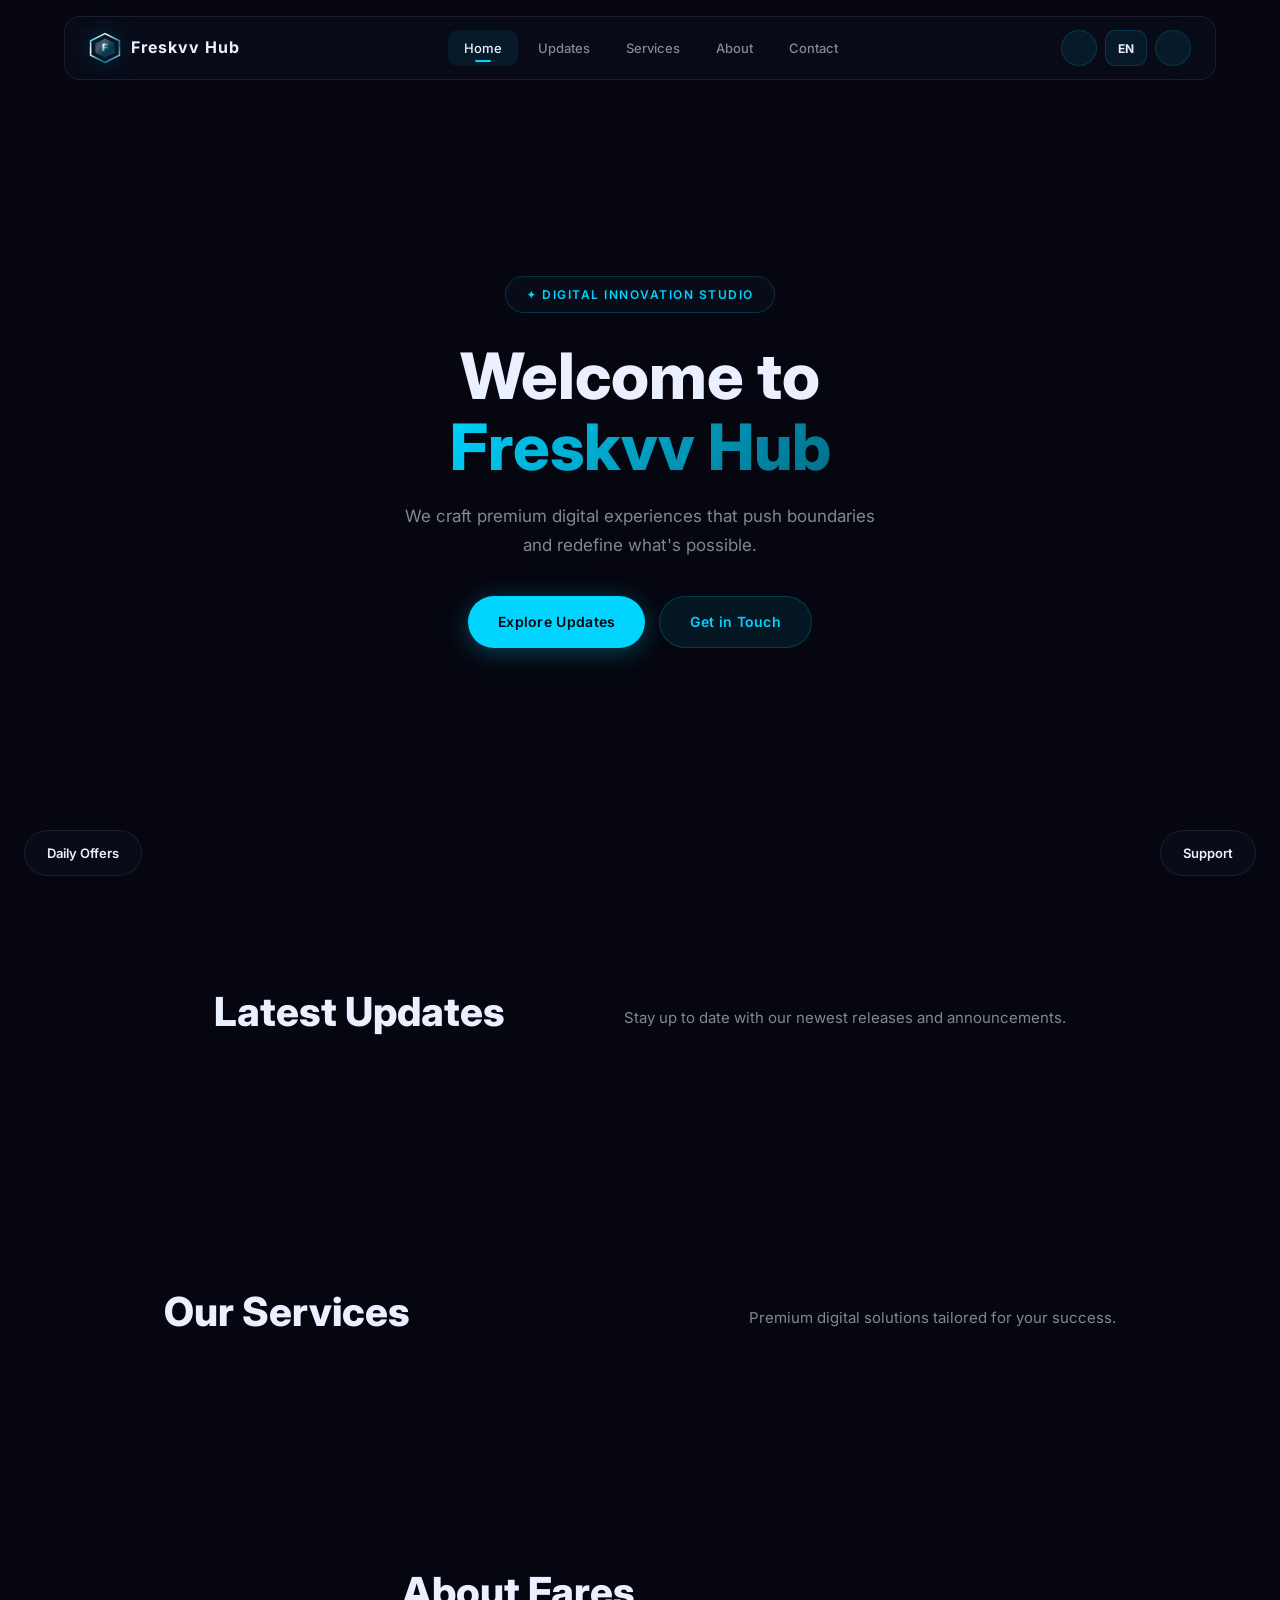
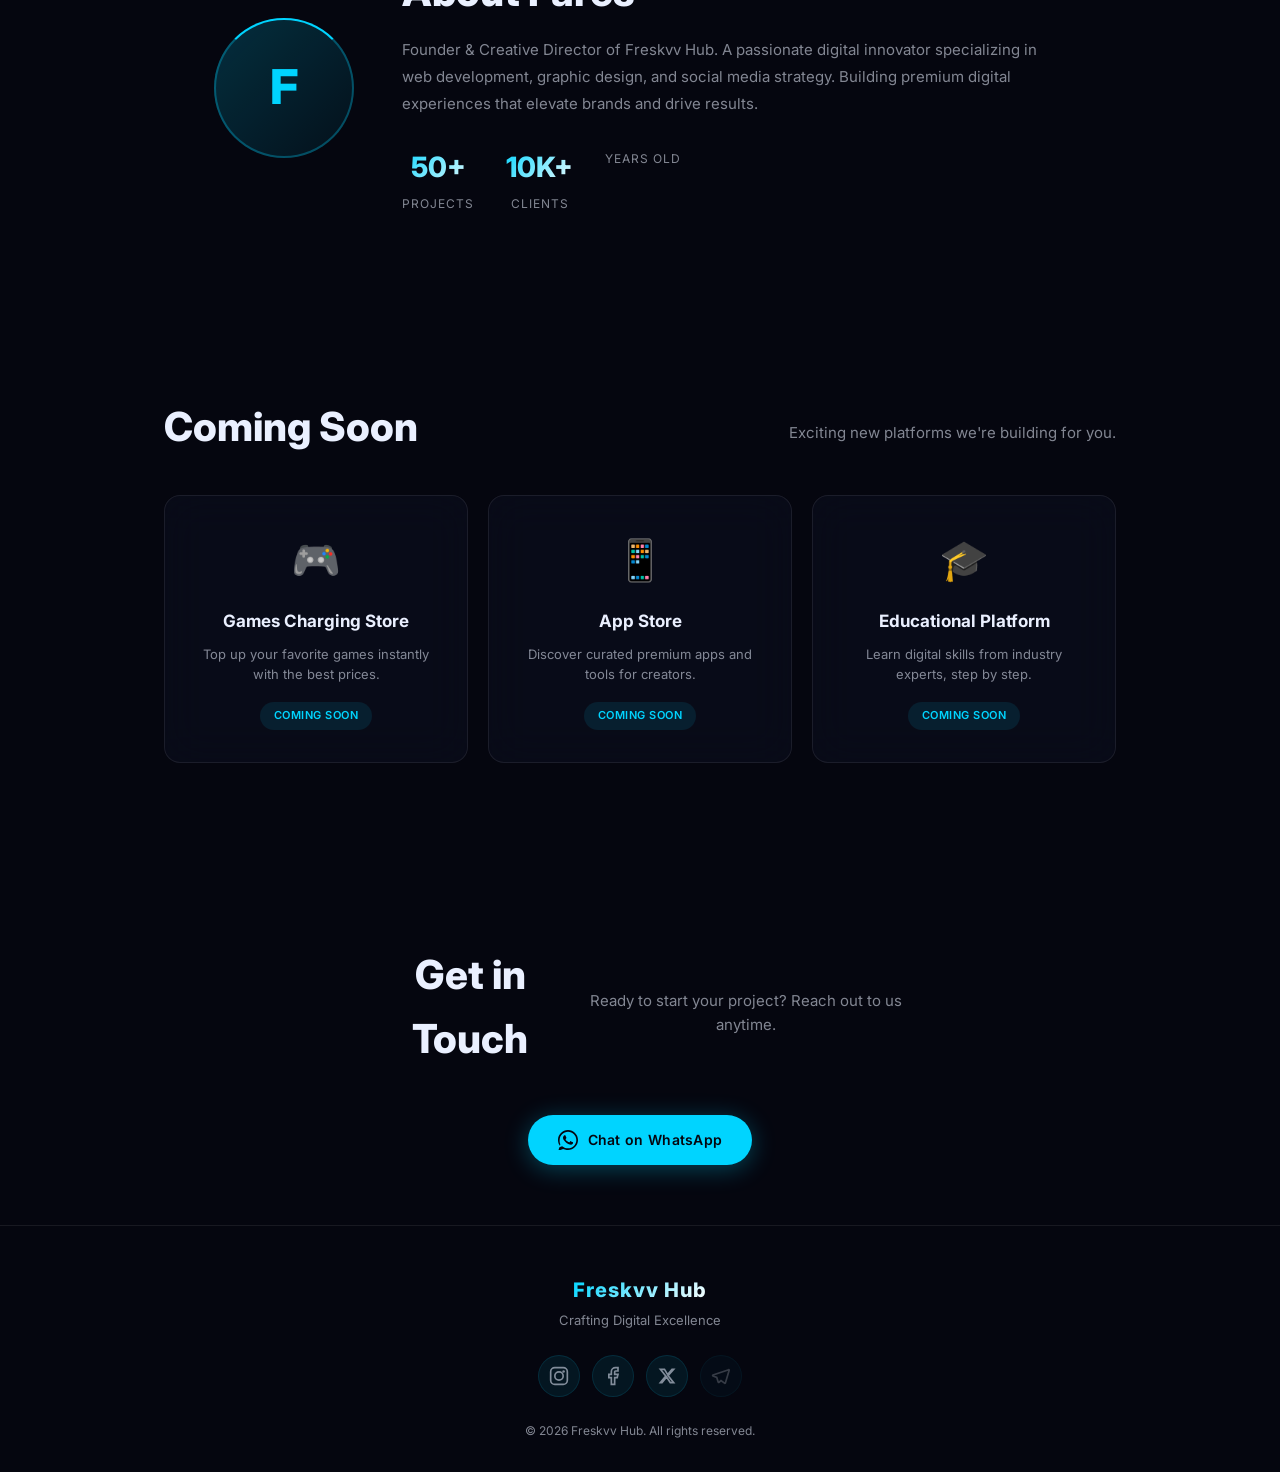
==== index.html @ 59bcc3f3 "Add files via upload" ====
<!DOCTYPE html>
<html lang="en" dir="ltr">
<head>
  <meta charset="UTF-8">
  <meta name="viewport" content="width=device-width, initial-scale=1.0">
  <title>Freskvv Hub — Digital Innovation Studio</title>
  <meta name="description" content="Freskvv Hub is a premium digital innovation studio offering cutting-edge solutions in design, development, and digital strategy.">
  <link rel="preconnect" href="https://fonts.googleapis.com">
  <link href="https://fonts.googleapis.com/css2?family=Inter:wght@300;400;500;600;700;800;900&family=Tajawal:wght@300;400;500;700;800&display=swap" rel="stylesheet">
  <link rel="stylesheet" href="https://cdnjs.cloudflare.com/ajax/libs/font-awesome/6.4.0/css/all.min.css">
  <link rel="stylesheet" href="style.css">
</head>
<body>

  <!-- ══════════ PRELOADER ══════════ -->
  <div id="preloader">
    <div class="preloader-inner">
      <div class="preloader-logo-ring"></div>
      <div class="preloader-brand">FRESKVV HUB</div>
      <div class="preloader-bar"><div class="preloader-bar-fill"></div></div>
      <div class="preloader-tagline">Loading Experience...</div>
    </div>
  </div>

  <!-- ══════════ 3D CANVAS ══════════ -->
  <canvas id="three-canvas"></canvas>

  <!-- ══════════ GLOBAL ANNOUNCEMENT BAR ══════════ -->
  <div id="announcement-bar" class="announcement-bar hidden">
    <div class="announcement-track">
      <span id="announcement-text">Welcome to Freskvv Hub — Digital Evolution Starts Here!</span>
    </div>
  </div>

  <!-- ══════════ NAVIGATION ══════════ -->
  <nav id="navbar" class="glass-panel">
    <div class="nav-left">
      <div class="nav-logo" id="nav-logo">
        <svg width="32" height="32" viewBox="0 0 100 100" class="logo-svg">
          <defs>
            <linearGradient id="metalGrad" x1="0%" y1="0%" x2="100%" y2="100%">
              <stop offset="0%" stop-color="var(--accent)" stop-opacity="0.8"/>
              <stop offset="30%" stop-color="#ffffff" stop-opacity="1"/>
              <stop offset="70%" stop-color="var(--accent)" stop-opacity="0.5"/>
              <stop offset="100%" stop-color="#ffffff" stop-opacity="0.9"/>
            </linearGradient>
          </defs>
          <polygon points="50,5 95,27.5 95,72.5 50,95 5,72.5 5,27.5" fill="none" stroke="url(#metalGrad)" stroke-width="5"/>
          <polygon points="50,20 80,35 80,65 50,80 20,65 20,35" fill="url(#metalGrad)" opacity="0.3"/>
          <text x="50" y="58" text-anchor="middle" fill="url(#metalGrad)" font-size="32" font-weight="900" font-family="Inter">F</text>
        </svg>
        <span class="nav-brand-text">Freskvv Hub</span>
      </div>
    </div>
    <div class="nav-center">
      <a href="#home" class="nav-link active" data-icon="nav_home"><span data-i18n="nav_home">Home</span></a>
      <a href="#updates" class="nav-link" data-icon="nav_updates"><span data-i18n="nav_updates">Updates</span></a>
      <a href="#services" class="nav-link" data-icon="nav_services"><span data-i18n="nav_services">Services</span></a>
      <a href="#about" class="nav-link" data-icon="nav_about"><span data-i18n="nav_about">About</span></a>
      <a href="#contact" class="nav-link" data-icon="nav_contact"><span data-i18n="nav_contact">Contact</span></a>
    </div>
    <div class="nav-right">
      <button id="theme-picker-btn" class="nav-icon-btn" title="Accent Color" data-icon="theme"></button>
      <button id="lang-toggle-btn" class="nav-icon-btn lang-btn" data-icon="lang">EN</button>
      <button id="auth-login-btn" class="nav-icon-btn" title="Sign In" data-icon="user"></button>
      <button id="auth-logout-btn" class="nav-icon-btn" title="Sign Out" style="display:none" data-icon="logout"></button>
      <button id="admin-dash-btn" class="nav-icon-btn admin-glow" title="Admin Dashboard" style="display:none" data-icon="admin"></button>
    </div>
  </nav>

  <!-- ══════════ THEME PICKER PANEL ══════════ -->
  <div id="theme-panel" class="glass-panel theme-panel hidden">
    <div class="theme-panel-title" data-i18n="theme_title">Accent Color</div>
    <div class="theme-presets">
      <button class="color-dot" data-color="#00d4ff" style="--dot:#00d4ff" title="Cyan"></button>
      <button class="color-dot" data-color="#a855f7" style="--dot:#a855f7" title="Purple"></button>
      <button class="color-dot" data-color="#f43f5e" style="--dot:#f43f5e" title="Rose"></button>
      <button class="color-dot" data-color="#22c55e" style="--dot:#22c55e" title="Green"></button>
      <button class="color-dot" data-color="#f59e0b" style="--dot:#f59e0b" title="Amber"></button>
      <button class="color-dot" data-color="#ec4899" style="--dot:#ec4899" title="Pink"></button>
      <button class="color-dot" data-color="#06b6d4" style="--dot:#06b6d4" title="Teal"></button>
      <button class="color-dot" data-color="#8b5cf6" style="--dot:#8b5cf6" title="Violet"></button>
    </div>
    <div class="theme-custom-row">
      <label data-i18n="theme_custom">Custom</label>
      <input type="color" id="custom-color-input" value="#00d4ff">
    </div>
  </div>

  <!-- ══════════ HERO SECTION ══════════ -->
  <section id="home" class="hero-section">
    <div class="hero-content">
      <div class="hero-badge glass-panel" data-i18n="hero_badge">✦ Digital Innovation Studio</div>
      <h1 class="hero-title">
        <span data-i18n="hero_title_1">Welcome to</span><br>
        <span class="hero-title-accent">Freskvv Hub</span>
      </h1>
      <p class="hero-subtitle" data-i18n="hero_subtitle">We craft premium digital experiences that push boundaries and redefine what's possible.</p>
      <div class="hero-actions">
        <a href="#updates" class="btn-apple btn-primary" data-i18n="hero_cta1">Explore Updates</a>
        <a href="#contact" class="btn-apple btn-secondary" data-i18n="hero_cta2">Get in Touch</a>
      </div>
    </div>
  </section>

  <!-- ══════════ LATEST UPDATES FEED ══════════ -->
  <section id="updates" class="section-updates">
    <div class="section-header">
      <h2 class="section-title" data-i18n="updates_title">Latest Updates</h2>
      <p class="section-subtitle" data-i18n="updates_subtitle">Stay up to date with our newest releases and announcements.</p>
    </div>
    <div class="updates-feed" id="updates-feed">
      <!-- Cards injected by JS -->
    </div>
  </section>

  <!-- ══════════ SERVICES SECTION ══════════ -->
  <section id="services" class="section-services">
    <div class="section-header">
      <h2 class="section-title" data-i18n="svc_title">Our Services</h2>
      <p class="section-subtitle" data-i18n="svc_subtitle">Premium digital solutions tailored for your success.</p>
    </div>
    <div class="services-grid" id="services-grid">
      <!-- Injected by JS -->
    </div>
  </section>

  <!-- ══════════ ABOUT SECTION ══════════ -->
  <section id="about" class="section-about">
    <div class="about-container">
      <div class="about-avatar-wrap">
        <div class="about-avatar-ring"></div>
        <div class="about-avatar-initials">F</div>
      </div>
      <div class="about-info">
        <h2 class="section-title" data-i18n="about_title">About Fares</h2>
        <p class="about-age" id="about-age"></p>
        <p class="about-bio" data-i18n="about_bio">Founder & Creative Director of Freskvv Hub. A passionate digital innovator specializing in web development, graphic design, and social media strategy. Building premium digital experiences that elevate brands and drive results.</p>
        <div class="about-stats">
          <div class="stat-item"><span class="stat-num">50+</span><span class="stat-label" data-i18n="stat_projects">Projects</span></div>
          <div class="stat-item"><span class="stat-num">10K+</span><span class="stat-label" data-i18n="stat_clients">Clients</span></div>
          <div class="stat-item"><span class="stat-num" id="about-age-num"></span><span class="stat-label" data-i18n="stat_age">Years Old</span></div>
        </div>
      </div>
    </div>
  </section>

  <!-- ══════════ COMING SOON ══════════ -->
  <section id="coming-soon" class="section-coming-soon">
    <div class="section-header">
      <h2 class="section-title" data-i18n="cs_title">Coming Soon</h2>
      <p class="section-subtitle" data-i18n="cs_subtitle">Exciting new platforms we're building for you.</p>
    </div>
    <div class="cs-grid">
      <div class="cs-card glass-panel">
        <div class="cs-icon">🎮</div>
        <h3 data-i18n="cs_games">Games Charging Store</h3>
        <p data-i18n="cs_games_desc">Top up your favorite games instantly with the best prices.</p>
        <span class="cs-badge" data-i18n="cs_badge">Coming Soon</span>
      </div>
      <div class="cs-card glass-panel">
        <div class="cs-icon">📱</div>
        <h3 data-i18n="cs_apps">App Store</h3>
        <p data-i18n="cs_apps_desc">Discover curated premium apps and tools for creators.</p>
        <span class="cs-badge" data-i18n="cs_badge">Coming Soon</span>
      </div>
      <div class="cs-card glass-panel">
        <div class="cs-icon">🎓</div>
        <h3 data-i18n="cs_edu">Educational Platform</h3>
        <p data-i18n="cs_edu_desc">Learn digital skills from industry experts, step by step.</p>
        <span class="cs-badge" data-i18n="cs_badge">Coming Soon</span>
      </div>
    </div>
  </section>

  <!-- ══════════ CONTACT SECTION ══════════ -->
  <section id="contact" class="section-contact">
    <div class="section-header">
      <h2 class="section-title" data-i18n="contact_title">Get in Touch</h2>
      <p class="section-subtitle" data-i18n="contact_subtitle">Ready to start your project? Reach out to us anytime.</p>
    </div>
    <div class="contact-actions">
      <a href="https://wa.me/2001221640301" target="_blank" class="btn-apple btn-primary contact-wa-btn">
        <svg width="20" height="20" viewBox="0 0 24 24" fill="currentColor"><path d="M17.472 14.382c-.297-.149-1.758-.867-2.03-.967-.273-.099-.471-.148-.67.15-.197.297-.767.966-.94 1.164-.173.199-.347.223-.644.075-.297-.15-1.255-.463-2.39-1.475-.883-.788-1.48-1.761-1.653-2.059-.173-.297-.018-.458.13-.606.134-.133.298-.347.446-.52.149-.174.198-.298.298-.497.099-.198.05-.371-.025-.52-.075-.149-.669-1.612-.916-2.207-.242-.579-.487-.5-.669-.51-.173-.008-.371-.01-.57-.01-.198 0-.52.074-.792.372-.272.297-1.04 1.016-1.04 2.479 0 1.462 1.065 2.875 1.213 3.074.149.198 2.096 3.2 5.077 4.487.709.306 1.262.489 1.694.625.712.227 1.36.195 1.871.118.571-.085 1.758-.719 2.006-1.413.248-.694.248-1.289.173-1.413-.074-.124-.272-.198-.57-.347z"/><path d="M12 0C5.373 0 0 5.373 0 12c0 2.625.846 5.059 2.284 7.034L.789 23.492a.75.75 0 00.917.918l4.458-1.495A11.945 11.945 0 0012 24c6.627 0 12-5.373 12-12S18.627 0 12 0zm0 22c-2.387 0-4.674-.8-6.538-2.27a.75.75 0 00-.606-.127l-3.16 1.06 1.06-3.16a.75.75 0 00-.127-.606A9.953 9.953 0 012 12C2 6.477 6.477 2 12 2s10 4.477 10 10-4.477 10-10 10z"/></svg>
        <span data-i18n="contact_wa">Chat on WhatsApp</span>
      </a>
    </div>
  </section>

  <!-- ══════════ FOOTER ══════════ -->
  <footer class="site-footer">
    <div class="footer-inner">
      <div class="footer-brand">
        <span class="footer-logo-text">Freskvv Hub</span>
        <p class="footer-tagline" data-i18n="footer_tagline">Crafting Digital Excellence</p>
      </div>
      <div class="footer-socials">
        <a href="https://instagram.com/freskvvhub" target="_blank" class="social-link" title="Instagram">
          <svg width="20" height="20" viewBox="0 0 24 24" fill="none" stroke="currentColor" stroke-width="2"><rect x="2" y="2" width="20" height="20" rx="5"/><circle cx="12" cy="12" r="5"/><circle cx="17.5" cy="6.5" r="1.5" fill="currentColor" stroke="none"/></svg>
        </a>
        <a href="#" class="social-link" title="Facebook">
          <svg width="20" height="20" viewBox="0 0 24 24" fill="none" stroke="currentColor" stroke-width="2"><path d="M18 2h-3a5 5 0 00-5 5v3H7v4h3v8h4v-8h3l1-4h-4V7a1 1 0 011-1h3z"/></svg>
        </a>
        <a href="#" class="social-link" title="X (Twitter)">
          <svg width="20" height="20" viewBox="0 0 24 24" fill="none" stroke="currentColor" stroke-width="2"><path d="M4 4l6.5 8L4 20h2l5.5-6.8L16 20h4l-6.8-8.5L20 4h-2l-5.2 6.3L9 4H4z"/></svg>
        </a>
        <a href="#" class="social-link social-coming-soon" title="Telegram — Coming Soon">
          <svg width="20" height="20" viewBox="0 0 24 24" fill="none" stroke="currentColor" stroke-width="2"><path d="M21.2 4.4L2.4 10.8c-.6.2-.6 1.1 0 1.3l4.5 1.7 1.7 5.4c.1.4.6.6 1 .3l2.4-2 4.2 3.1c.4.3 1 .1 1.1-.4L21.8 5.2c.2-.6-.3-1.1-.6-.8z"/></svg>
        </a>
      </div>
      <p class="footer-copy">&copy; 2026 Freskvv Hub. <span data-i18n="footer_rights">All rights reserved.</span></p>
    </div>
  </footer>

  <!-- ══════════ LAYER 1: CATEGORY OVERLAY (Sub-Services) ══════════ -->
  <div id="category-overlay" class="modal-overlay hidden" style="z-index: 2000;">
    <div class="modal-content glass-panel" style="max-width: 900px;">
      <button class="modal-close" onclick="closeModal('category-overlay')">&times;</button>
      <div id="category-content" class="sub-page-inner">
        <!-- Sub-service cards injected here -->
      </div>
    </div>
  </div>

  <!-- ══════════ LAYER 2: DEEP DETAILS ══════════ -->
  <div id="sub-detail-modal" class="modal-overlay hidden" style="z-index: 2500;">
    <div class="modal-content glass-panel" style="max-width: 600px;">
      <button class="modal-close" onclick="closeModal('sub-detail-modal')">&times;</button>
      <div id="sub-detail-content">
        <!-- Deep details injected here -->
      </div>
    </div>
  </div>

  <!-- ══════════ LAYER 3: ORDER FORM ══════════ -->
  <div id="order-modal" class="modal-overlay hidden" style="z-index: 3000;">
    <div class="modal-content glass-panel modal-form-content">
      <button class="modal-close" id="order-close-btn">&times;</button>
      <h3 class="modal-form-title" data-i18n="order_title">Order Now</h3>
      <p class="modal-service-name" id="order-service-name"></p>
      <form id="order-form" class="order-form">
        <div class="form-group">
          <label data-i18n="form_name">Full Name</label>
          <input type="text" id="form-name" required placeholder="Your name">
        </div>
        <div class="form-row" style="display: flex; gap: 16px;">
          <div class="form-group" style="flex: 1;">
            <label data-i18n="form_phone">Phone Number</label>
            <input type="tel" id="form-phone" required placeholder="+20...">
          </div>
          <div class="form-group" style="flex: 1;">
            <label data-i18n="form_email">Email</label>
            <input type="email" id="form-email" required placeholder="you@email.com">
          </div>
        </div>
        <div class="form-group">
          <label data-i18n="form_type">Type</label>
          <select id="form-type">
            <option value="inquiry" data-i18n="form_inquiry">Inquiry</option>
            <option value="purchase" data-i18n="form_purchase">Purchase</option>
          </select>
        </div>
        <div class="form-group">
          <label data-i18n="form_comments">Comments/Notes (Optional)</label>
          <textarea id="form-comments" rows="3" placeholder="Additional details..."></textarea>
        </div>
        <button type="submit" class="btn-apple btn-primary form-submit-btn" data-icon="social_wa">
          <span data-i18n="form_submit">Send via WhatsApp</span>
        </button>
      </form>
    </div>
  </div>

  <!-- ══════════ MAINTENANCE OVERLAY ══════════ -->
  <div id="maintenance-overlay" class="maintenance-overlay hidden">
    <div class="maintenance-inner">
      <div class="maintenance-icon">🔧</div>
      <h2>Under Maintenance</h2>
      <p>We're making things even better. Please check back soon!</p>
    </div>
  </div>

  <!-- ══════════ POPUP AD ══════════ -->
  <div id="popup-ad" class="modal-overlay hidden">
    <div class="modal-content glass-panel popup-ad-content">
      <button class="modal-close" id="popup-ad-close">&times;</button>
      <img id="popup-ad-img" src="" alt="Ad" class="popup-ad-img">
      <p id="popup-ad-text" class="popup-ad-text"></p>
      <a id="popup-ad-link" href="#" target="_blank" class="btn-apple btn-primary popup-ad-link">Learn More</a>
    </div>
  </div>

  <!-- ══════════ AUTH MODAL ══════════ -->
  <div id="auth-modal" class="modal-overlay hidden">
    <div class="modal-content glass-panel modal-form-content">
      <button class="modal-close" id="auth-close-btn">&times;</button>
      <h3 id="auth-title" class="modal-form-title">Sign In</h3>
      <p id="auth-error" class="auth-error"></p>
      <form id="auth-form" class="order-form">
        <div class="form-group">
          <label>Email</label>
          <input type="email" id="auth-email" required placeholder="you@email.com">
        </div>
        <div class="form-group">
          <label>Password</label>
          <input type="password" id="auth-password" required placeholder="Min 6 characters" minlength="6">
        </div>
        <button type="submit" class="btn-apple btn-primary form-submit-btn">
          <span id="auth-submit-text">Sign In</span>
        </button>
      </form>
      <button id="auth-toggle" class="auth-toggle-link">Don't have an account? Sign Up</button>
    </div>
  </div>

  <!-- ══════════ MASTER ADMIN DASHBOARD ══════════ -->
  <div id="admin-dashboard" class="admin-overlay hidden">
    <div class="admin-panel sidebar-layout glass-panel">
      <!-- SIDEBAR -->
      <aside class="admin-sidebar">
        <div class="sidebar-header">
          <div class="admin-logo">🛡️</div>
          <h3>F-Hub Admin</h3>
        </div>
        <nav class="sidebar-nav">
          <button class="admin-tab-btn active" data-tab="stats"><i class="fa-solid fa-chart-line"></i> Dashboard</button>
          <button class="admin-tab-btn" data-tab="orders"><i class="fa-solid fa-cart-shopping"></i> Orders</button>
          <button class="admin-tab-btn" data-tab="content"><i class="fa-solid fa-pen-to-square"></i> Content</button>
          <button class="admin-tab-btn" data-tab="marketing"><i class="fa-solid fa-bullhorn"></i> Marketing</button>
          <button class="admin-tab-btn" data-tab="chat"><i class="fa-solid fa-comments"></i> Live Chat</button>
          <button class="admin-tab-btn" data-tab="system"><i class="fa-solid fa-gears"></i> System</button>
        </nav>
        <button id="admin-close-btn" class="sidebar-close-btn">Exit Dashboard</button>
      </aside>

      <!-- MAIN CONTENT -->
      <main class="admin-main">
        <!-- TOP STATS BAR -->
        <header class="admin-main-header">
          <div class="stat-card glass-panel">
            <span class="stat-label">Total Users</span>
            <strong id="stat-users">0</strong>
          </div>
          <div class="stat-card glass-panel">
            <span class="stat-label">Total Orders</span>
            <strong id="stat-orders">0</strong>
          </div>
          <div class="stat-card glass-panel">
            <span class="stat-label">Active Tickets</span>
            <strong id="stat-tickets">0</strong>
          </div>
        </header>

        <div class="admin-body">
          <!-- DASHBOARD OVERVIEW -->
          <div id="tab-stats" class="admin-tab-content active">
            <h3>Welcome back, Admin</h3>
            <p>Select a module from the sidebar to manage your platform.</p>
          </div>

          <!-- ORDERS MANAGER -->
          <div id="tab-orders" class="admin-tab-content">
            <div class="section-header">
              <h3>Orders Manager</h3>
              <button id="refresh-orders-btn" class="btn-apple btn-secondary"><i class="fa-solid fa-sync"></i> Refresh</button>
            </div>
            <div class="admin-table-wrapper">
              <table class="admin-table">
                <thead>
                  <tr>
                    <th>Client</th>
                    <th>Service</th>
                    <th>Phone</th>
                    <th>Date</th>
                    <th>Status</th>
                  </tr>
                </thead>
                <tbody id="orders-table-body">
                  <!-- Orders injected here -->
                </tbody>
              </table>
            </div>
          </div>

          <!-- CONTENT & MEDIA EDITOR -->
          <div id="tab-content" class="admin-tab-content">
            <h3>Content & Media Editor</h3>
            <div class="admin-form">
              <div class="form-group">
                <label>Select Service to Edit</label>
                <select id="editor-service-select">
                  <option value="net">Internet Services</option>
                  <option value="social">Social Media</option>
                  <option value="design">Graphic Design</option>
                </select>
              </div>
              <div class="form-row">
                <div class="form-group"><label>Price (EN)</label><input type="text" id="editor-price-en" placeholder="e.g. Starting from $99"></div>
                <div class="form-group"><label>Price (AR)</label><input type="text" id="editor-price-ar" placeholder="مثلاً يبدأ من 99$"></div>
              </div>
              <div class="form-group"><label>Icon HTML/SVG</label><input type="text" id="editor-icon" placeholder="<i class='...'></i>"></div>
              <div class="form-group"><label>Description (EN)</label><textarea id="editor-desc-en" rows="3"></textarea></div>
              <div class="form-group"><label>Description (AR)</label><textarea id="editor-desc-ar" rows="3"></textarea></div>
              <button id="editor-save-btn" class="btn-apple btn-primary">Update Asset Library</button>
            </div>
          </div>

          <!-- MARKETING HUB -->
          <div id="tab-marketing" class="admin-tab-content">
            <h3>Marketing Hub</h3>
            <div class="admin-form">
              <div class="form-group"><label>Popup Image URL</label><input type="text" id="mkt-ad-image" placeholder="https://..."></div>
              <div class="form-group"><label>Popup Heading</label><input type="text" id="mkt-ad-text" placeholder="Special Offer!"></div>
              <div class="form-group"><label>Target Link</label><input type="text" id="mkt-ad-link" placeholder="https://..."></div>
              <div class="admin-toggle-row"><label>Popup Enabled</label><input type="checkbox" id="mkt-ad-toggle" class="admin-checkbox"></div>
              <button id="mkt-save-btn" class="btn-apple btn-primary">Save Changes</button>
            </div>
          </div>

          <!-- LIVE CHAT -->
          <div id="tab-chat" class="admin-tab-content">
            <h3>Live Chat Support</h3>
            <div id="admin-chat-messages" class="admin-chat-box"></div>
            <form id="admin-chat-form" class="chat-input-row">
              <input type="text" id="admin-chat-input" placeholder="Type a reply..." required>
              <button type="submit" class="btn-apple btn-primary">Send</button>
            </form>
          </div>

          <!-- SYSTEM SETTINGS -->
          <div id="tab-system" class="admin-tab-content">
            <h3>System Control</h3>
            <div class="admin-maint-row">
              <div class="maint-info">
                <strong>Global Maintenance Mode</strong>
                <p>When active, visitors see a "Coming Soon" page.</p>
              </div>
              <div class="maint-action">
                <span id="maint-status-dot" class="status-dot"></span>
                <span id="maint-status-text">OFF</span>
                <button id="maint-toggle-btn" class="btn-apple btn-secondary">Toggle Status</button>
              </div>
            </div>
          </div>
        </div>
      </main>
    </div>
  </div>

  <!-- ══════════ SUPPORT CHOICE MODAL ══════════ -->
  <div id="support-choice-modal" class="modal-overlay hidden">
    <div class="modal-content glass-panel modal-form-content" style="text-align:center;">
      <button class="modal-close" id="support-choice-close">&times;</button>
      <h3 class="modal-form-title" style="margin-bottom: 24px;">How can we help?</h3>
      <div style="display:flex; flex-direction:column; gap:16px;">
        <button id="btn-support-wa" class="btn-apple btn-secondary" style="justify-content:center; padding:16px; font-size:16px;" data-icon="social_wa">
          WhatsApp Support
        </button>
        <button id="btn-support-chat" class="btn-apple btn-primary" style="justify-content:center; padding:16px; font-size:16px;" data-icon="support">
          Live Chat
        </button>
      </div>
    </div>
  </div>

  <!-- ══════════ WHATSAPP SUPPORT MODAL ══════════ -->
  <div id="support-wa-modal" class="modal-overlay hidden">
    <div class="modal-content glass-panel modal-form-content">
      <button class="modal-close" id="support-wa-close">&times;</button>
      <h3 class="modal-form-title">WhatsApp Support</h3>
      <form id="support-wa-form" class="order-form" style="margin-top:20px;">
        <div class="form-group">
          <label>Full Name</label>
          <input type="text" id="wa-form-name" required placeholder="Your name">
        </div>
        <div class="form-group">
          <label>Phone Number</label>
          <input type="tel" id="wa-form-phone" required placeholder="+20...">
        </div>
        <div class="form-group">
          <label>Email</label>
          <input type="email" id="wa-form-email" required placeholder="you@email.com">
        </div>
        <div class="form-group">
          <label>Comments / Inquiry</label>
          <textarea id="wa-form-comments" rows="4" required placeholder="How can we help you today?"></textarea>
        </div>
        <button type="submit" class="btn-apple btn-primary form-submit-btn" data-icon="social_wa">
          <span>Start WhatsApp Chat</span>
        </button>
      </form>
    </div>
  </div>

  <!-- ══════════ GUEST PROMPT MODAL ══════════ -->
  <div id="guest-prompt-modal" class="modal-overlay hidden">
    <div class="modal-content glass-panel modal-form-content">
      <button class="modal-close" id="guest-prompt-close">&times;</button>
      <h3 class="modal-form-title">Welcome</h3>
      <p style="font-size:14px;color:var(--text-secondary);margin-bottom:20px;">Please enter your name to start the live chat.</p>
      <form id="guest-prompt-form" class="order-form">
        <div class="form-group">
          <label>Your Name</label>
          <input type="text" id="guest-name-input" required placeholder="John Doe">
        </div>
        <button type="submit" class="btn-apple btn-primary form-submit-btn">Start Chat</button>
      </form>
    </div>
  </div>

  <!-- ══════════ LIVE CHAT PANEL (Users) ══════════ -->
  <div id="live-chat-panel" class="live-chat-panel glass-panel hidden">
    <div class="chat-panel-header">
      <strong>💬 Live Chat</strong>
      <button id="chat-panel-close" class="modal-close" style="position:static;width:28px;height:28px;font-size:16px">&times;</button>
    </div>
    <div id="user-chat-messages" class="user-chat-box"></div>
    <form id="user-chat-form" class="chat-input-row">
      <input type="text" id="user-chat-input" placeholder="Type a message..." required>
      <button type="submit" class="btn-apple btn-primary">Send</button>
    </form>
  </div>

  <!-- ══════════ MASTER ADMIN DASHBOARD ══════════ -->
  <div id="admin-dashboard" class="admin-overlay hidden">
    <div class="admin-panel sidebar-layout glass-panel">
      <!-- SIDEBAR -->
      <aside class="admin-sidebar">
        <div class="sidebar-header">
          <div class="admin-logo">🛡️</div>
          <h3>ADMIN</h3>
        </div>
        <nav class="sidebar-nav">
          <button class="admin-tab-btn active" data-tab="stats"><i class="fas fa-chart-line"></i> Stats</button>
          <button class="admin-tab-btn" data-tab="orders"><i class="fas fa-shopping-cart"></i> Orders</button>
          <button class="admin-tab-btn" data-tab="content"><i class="fas fa-edit"></i> Content</button>
          <button class="admin-tab-btn" data-tab="marketing"><i class="fas fa-bullhorn"></i> Marketing</button>
          <button class="admin-tab-btn" data-tab="chat"><i class="fas fa-comments"></i> Support</button>
          <button class="admin-tab-btn" data-tab="system"><i class="fas fa-cog"></i> System</button>
        </nav>
        <button id="admin-close-btn" class="sidebar-close-btn">Close Dashboard</button>
      </aside>

      <!-- MAIN CONTENT -->
      <main class="admin-main">
        <!-- TOP STATS BAR -->
        <header class="admin-main-header">
          <div class="stat-card glass-panel">
            <span class="stat-label">Total Users</span>
            <strong id="stat-users">0</strong>
          </div>
          <div class="stat-card glass-panel">
            <span class="stat-label">Total Orders</span>
            <strong id="stat-orders">0</strong>
          </div>
          <div class="stat-card glass-panel">
            <span class="stat-label">Active Tickets</span>
            <strong id="stat-tickets">0</strong>
          </div>
        </header>

        <div class="admin-body">
          <!-- STATS TAB -->
          <div id="tab-stats" class="admin-tab-content active">
            <div class="section-header"><h3>Site Performance</h3></div>
            <p style="color:var(--text-secondary)">Real-time analytics and user engagement metrics.</p>
            <!-- Add charts here if needed later -->
          </div>

          <!-- ORDERS TAB -->
          <div id="tab-orders" class="admin-tab-content">
            <div class="section-header">
              <h3>Live Orders</h3>
              <button id="refresh-orders-btn" class="admin-sm-btn">Refresh</button>
            </div>
            <div class="admin-table-wrapper">
              <table class="admin-table">
                <thead>
                  <tr>
                    <th>Customer</th>
                    <th>Service</th>
                    <th>Phone</th>
                    <th>Date</th>
                    <th>Status</th>
                  </tr>
                </thead>
                <tbody id="orders-table-body">
                  <!-- Injected by JS -->
                </tbody>
              </table>
            </div>
          </div>

          <!-- CONTENT TAB -->
          <div id="tab-content" class="admin-tab-content">
            <div class="section-header"><h3>Content Manager</h3></div>
            <div class="admin-form">
              <div class="form-group">
                <label>Select Service to Edit</label>
                <select id="editor-service-select">
                  <option value="internet">Internet Services</option>
                  <option value="social">Social Media</option>
                  <option value="design">Graphic Design</option>
                </select>
              </div>
              <div class="form-row">
                <div class="form-group">
                  <label>Price (EN)</label>
                  <input type="text" id="editor-price-en" placeholder="e.g. Starting from $99">
                </div>
                <div class="form-group">
                  <label>Price (AR)</label>
                  <input type="text" id="editor-price-ar" placeholder="مثلاً يبدأ من 99 دولار">
                </div>
              </div>
              <div class="form-group">
                <label>Icon HTML (FontAwesome or SVG)</label>
                <input type="text" id="editor-icon" placeholder="<i class='fas fa-...'></i>">
              </div>
              <div class="form-group">
                <label>Description (EN)</label>
                <textarea id="editor-desc-en"></textarea>
              </div>
              <div class="form-group">
                <label>Description (AR)</label>
                <textarea id="editor-desc-ar"></textarea>
              </div>
              <button id="editor-save-btn" class="btn-apple btn-primary">Save Asset Changes</button>

              <hr style="margin:20px 0; opacity:0.1">
              <h3>Asset Library</h3>
              <div class="form-group">
                <label>Site Logo URL</label>
                <input type="text" id="asset-logo-url" placeholder="https://...">
              </div>
              <div class="form-group">
                <label>Hero Background Image</label>
                <input type="text" id="asset-hero-url" placeholder="https://...">
              </div>
              <button id="asset-save-btn" class="btn-apple btn-primary">Update Library</button>
            </div>
          </div>

          <!-- MARKETING TAB -->
          <div id="tab-marketing" class="admin-tab-content">
            <div class="section-header"><h3>Marketing Hub</h3></div>
            <div class="admin-form">
              <h4>Entry Popup Ad</h4>
              <div class="form-group">
                <label>Image URL</label>
                <input type="text" id="mkt-ad-image">
              </div>
              <div class="form-group">
                <label>Heading Text</label>
                <input type="text" id="mkt-ad-text">
              </div>
              <div class="form-group">
                <label>Action Link</label>
                <input type="text" id="mkt-ad-link">
              </div>
              <div class="admin-toggle-row" style="margin-bottom:10px;">
                <label>Enable Popup</label>
                <input type="checkbox" id="mkt-ad-toggle" class="admin-checkbox">
              </div>

              <hr style="margin:20px 0; opacity:0.1">
              <h4>Global Announcement</h4>
              <div class="form-group">
                <label>Ticker Text</label>
                <input type="text" id="mkt-news-text" placeholder="Special offer! 20% off all services...">
              </div>
              <div class="admin-toggle-row">
                <label>Show Announcement Bar</label>
                <input type="checkbox" id="mkt-news-toggle" class="admin-checkbox">
              </div>

              <button id="mkt-save-btn" class="btn-apple btn-primary" style="margin-top:20px;">Save Marketing Data</button>
            </div>
          </div>

          <!-- SUPPORT TAB -->
          <div id="tab-chat" class="admin-tab-content">
            <div class="section-header"><h3>Support & Live Chat</h3></div>
            <div class="admin-chat-box" id="admin-chat-messages">
              <!-- Messages injected here -->
            </div>
            <form id="admin-chat-form" class="chat-input-row">
              <input type="text" id="admin-chat-input" placeholder="Reply to customer..." required>
              <button type="submit" class="btn-apple btn-primary">Send Message</button>
            </form>
            <hr style="margin:32px 0; opacity:0.1">
            <h4>WhatsApp Clicks Log</h4>
            <div id="wa-clicks-log" style="font-size:12px; color:var(--text-secondary)">
              <!-- Log entries -->
            </div>
          </div>

          <!-- SYSTEM TAB -->
          <div id="tab-system" class="admin-tab-content">
            <div class="section-header"><h3>System Settings</h3></div>
            <div class="admin-form">
              <div class="admin-maint-row">
                <div class="maint-info">
                  <strong>Maintenance Mode</strong>
                  <p>Hide site from visitors while working.</p>
                </div>
                <div class="maint-action">
                  <span id="maint-status-dot" class="status-dot"></span>
                  <span id="maint-status-text">OFF</span>
                  <button id="maint-toggle-btn" class="btn-apple btn-secondary">Toggle</button>
                </div>
              </div>

              <hr style="margin:24px 0; opacity:0.1">
              <h4>Social Media Links</h4>
              <div class="form-group">
                <label>WhatsApp Number (with country code)</label>
                <input type="text" id="sys-wa-link">
              </div>
              <div class="form-group">
                <label>Instagram URL</label>
                <input type="text" id="sys-ig-link">
              </div>
              <div class="form-group">
                <label>Telegram URL</label>
                <input type="text" id="sys-tg-link">
              </div>
              <button id="sys-save-btn" class="btn-apple btn-primary" style="margin-top:10px;">Update Global Links</button>
            </div>
          </div>
        </div>
      </main>
    </div>
  </div>

  <!-- Toast -->
  <div id="admin-toast" class="admin-toast"></div>

  <!-- ══════════ DAILY OFFERS (Bottom-Left) ══════════ -->
  <button id="daily-offers-btn" class="fixed-corner-btn left glass-panel" data-icon="daily_offers">
    <span data-i18n="daily_offers">Daily Offers</span>
  </button>

  <!-- ══════════ SUPPORT / LIVE CHAT (Bottom-Right) ══════════ -->
  <button id="support-btn" class="fixed-corner-btn right glass-panel" data-icon="support">
    <span data-i18n="support_chat">Support</span>
  </button>

  <!-- ══════════ SCRIPTS ══════════ -->
  <script src="https://cdnjs.cloudflare.com/ajax/libs/three.js/r128/three.min.js"></script>
  <script src="https://www.gstatic.com/firebasejs/9.23.0/firebase-app-compat.js"></script>
  <script src="https://www.gstatic.com/firebasejs/9.23.0/firebase-auth-compat.js"></script>
  <script src="https://www.gstatic.com/firebasejs/9.23.0/firebase-firestore-compat.js"></script>
  <script src="firebase-config.js"></script>
  <script src="app.js"></script>
  <script src="admin.js"></script>
</body>
</html>
---- style.css ----
/* ═══════════════════════════════════════════
   FRESKVV HUB — Global Design System
   ═══════════════════════════════════════════ */

:root {
  --accent: #00d4ff;
  --accent-rgb: 0, 212, 255;
  --bg-primary: #05060f;
  --bg-secondary: #0a0c1a;
  --bg-card: rgba(255, 255, 255, 0.03);
  --border-glass: rgba(255, 255, 255, 0.08);
  --text-primary: #eaf0ff;
  --text-secondary: rgba(234, 240, 255, 0.55);
  --font-main: 'Inter', system-ui, -apple-system, sans-serif;
  --font-ar: 'Tajawal', 'Inter', sans-serif;
  --radius-sm: 10px;
  --radius-md: 16px;
  --radius-lg: 24px;
  --glass-bg: rgba(12, 14, 30, 0.65);
  --glass-blur: 20px;
  --transition: 0.3s cubic-bezier(0.4, 0, 0.2, 1);
  --nav-h: 64px;
}

/* ═══════ RESET ═══════ */
*, *::before, *::after { margin: 0; padding: 0; box-sizing: border-box; }

html {
  scroll-behavior: smooth;
  font-size: 16px;
  -webkit-font-smoothing: antialiased;
  -moz-osx-font-smoothing: grayscale;
}

body {
  font-family: var(--font-main);
  background: var(--bg-primary);
  color: var(--text-primary);
  overflow-x: hidden;
  line-height: 1.6;
}

html[dir="rtl"] body { font-family: var(--font-ar); }

a { color: inherit; text-decoration: none; }
button { cursor: pointer; border: none; background: none; color: inherit; font-family: inherit; }

/* scrollbar */
::-webkit-scrollbar { width: 6px; }
::-webkit-scrollbar-track { background: var(--bg-primary); }
::-webkit-scrollbar-thumb { background: rgba(var(--accent-rgb), 0.3); border-radius: 3px; }

/* ═══════ GLASS UTILITY ═══════ */
.glass-panel {
  background: var(--glass-bg);
  backdrop-filter: blur(var(--glass-blur));
  -webkit-backdrop-filter: blur(var(--glass-blur));
  border: 1px solid var(--border-glass);
}

/* ═══════ PRELOADER ═══════ */
#preloader {
  position: fixed; inset: 0; z-index: 9999;
  background: var(--bg-primary);
  display: flex; align-items: center; justify-content: center;
  transition: opacity 0.6s ease, visibility 0.6s ease;
}
#preloader.done { opacity: 0; visibility: hidden; pointer-events: none; }

.preloader-inner { text-align: center; }

.preloader-logo-ring {
  width: 80px; height: 80px; margin: 0 auto 24px;
  border: 3px solid rgba(var(--accent-rgb), 0.12);
  border-top-color: var(--accent);
  border-radius: 50%;
  animation: spin 1s linear infinite;
}

.preloader-brand {
  font-size: 28px; font-weight: 800;
  letter-spacing: 6px;
  background: linear-gradient(135deg, var(--accent), #fff);
  -webkit-background-clip: text; -webkit-text-fill-color: transparent;
  background-clip: text;
  margin-bottom: 24px;
}

.preloader-bar {
  width: 200px; height: 3px; margin: 0 auto 12px;
  background: rgba(var(--accent-rgb), 0.12);
  border-radius: 3px; overflow: hidden;
}
.preloader-bar-fill {
  height: 100%; width: 0; background: var(--accent);
  border-radius: 3px;
  animation: loadBar 2s ease-in-out forwards;
}

.preloader-tagline {
  font-size: 12px; color: var(--text-secondary);
  letter-spacing: 2px; text-transform: uppercase;
}

@keyframes spin { to { transform: rotate(360deg); } }
@keyframes loadBar { to { width: 100%; } }

.btn-loading { position: relative; color: transparent !important; pointer-events: none; }
.btn-loading::after {
  content: ""; position: absolute;
  width: 20px; height: 20px;
  border: 2px solid rgba(255,255,255,0.3); border-top-color: #fff;
  border-radius: 50%;
  animation: spin 0.8s linear infinite;
  left: 50%; top: 50%; margin-top: -10px; margin-left: -10px;
}

/* ═══════ THREE.JS CANVAS ═══════ */
#three-canvas {
  position: fixed; inset: 0; z-index: 0;
  pointer-events: none;
}

/* ═══════ ANNOUNCEMENT BAR ═══════ */
.announcement-bar {
  background: var(--accent); color: var(--bg-primary);
  height: 32px; overflow: hidden; display: flex; align-items: center;
  position: relative; z-index: 1001; font-size: 13px; font-weight: 700;
  border-bottom: 1px solid rgba(0,0,0,0.1);
}
.announcement-bar.hidden { display: none; }
.announcement-track {
  white-space: nowrap; padding-left: 100%;
  animation: announcement 30s linear infinite;
}
@keyframes announcement {
  0% { transform: translateX(0); }
  100% { transform: translateX(-100%); }
}

/* ═══════ NAVIGATION ═══════ */
#navbar {
  position: fixed; top: 0; left: 50%; transform: translateX(-50%);
  width: 90%; max-width: 1200px; height: var(--nav-h);
  margin-top: 16px; border-radius: var(--radius-md);
  display: flex; align-items: center; justify-content: space-between;
  padding: 0 24px; z-index: 1000; transition: var(--transition);
}
/* If announcement bar is visible, push navbar down */
body:has(#announcement-bar:not(.hidden)) #navbar { top: 32px; }

.nav-left { display: flex; align-items: center; gap: 8px; }
.nav-logo { display: flex; align-items: center; gap: 10px; cursor: pointer; }
.logo-svg { transition: transform 0.4s ease, filter 0.4s ease; filter: drop-shadow(0 0 12px rgba(var(--accent-rgb), 0.6)); }
.nav-logo:hover .logo-svg { transform: rotate(30deg) scale(1.1); filter: drop-shadow(0 0 20px rgba(var(--accent-rgb), 1)); }
.nav-brand-text { font-size: 16px; font-weight: 700; letter-spacing: 1px; }

.nav-center { display: flex; align-items: center; gap: 4px; }
.nav-link {
  padding: 8px 16px; border-radius: var(--radius-sm);
  font-size: 13px; font-weight: 500;
  color: var(--text-secondary);
  transition: var(--transition);
  position: relative;
}
.nav-link:hover, .nav-link.active {
  color: var(--text-primary);
  background: rgba(var(--accent-rgb), 0.08);
}
.nav-link.active::after {
  content: ''; position: absolute; bottom: 4px; left: 50%; transform: translateX(-50%);
  width: 16px; height: 2px; border-radius: 1px;
  background: var(--accent);
}

.nav-right { display: flex; align-items: center; gap: 8px; }
.nav-icon-btn {
  width: 36px; height: 36px; border-radius: 50%;
  display: flex; align-items: center; justify-content: center;
  background: rgba(var(--accent-rgb), 0.08);
  border: 1px solid rgba(var(--accent-rgb), 0.15);
  transition: var(--transition);
  font-size: 12px; font-weight: 700;
}
.nav-icon-btn:hover {
  background: rgba(var(--accent-rgb), 0.2);
  box-shadow: 0 0 16px rgba(var(--accent-rgb), 0.2);
}

.lang-btn { width: auto; padding: 0 12px; border-radius: var(--radius-sm); }

/* ═══════ THEME PANEL ═══════ */
.theme-panel {
  position: fixed; top: 90px; right: 24px; z-index: 150;
  width: 240px; padding: 20px;
  border-radius: var(--radius-md);
  transition: var(--transition);
}
html[dir="rtl"] .theme-panel { right: auto; left: 24px; }
.theme-panel.hidden { opacity: 0; visibility: hidden; transform: translateY(-10px); pointer-events: none; }

.theme-panel-title { font-size: 13px; font-weight: 600; margin-bottom: 14px; color: var(--text-secondary); text-transform: uppercase; letter-spacing: 1px; }

.theme-presets { display: grid; grid-template-columns: repeat(4, 1fr); gap: 10px; margin-bottom: 16px; }
.color-dot {
  width: 36px; height: 36px; border-radius: 50%;
  background: var(--dot);
  border: 2px solid transparent;
  transition: var(--transition);
  position: relative;
}
.color-dot:hover { transform: scale(1.15); }
.color-dot.active { border-color: #fff; box-shadow: 0 0 12px var(--dot); }

.theme-custom-row { display: flex; align-items: center; justify-content: space-between; }
.theme-custom-row label { font-size: 13px; color: var(--text-secondary); }
.theme-custom-row input[type="color"] {
  width: 36px; height: 36px; border: none; border-radius: 50%;
  cursor: pointer; background: none;
  -webkit-appearance: none; appearance: none;
}
.theme-custom-row input[type="color"]::-webkit-color-swatch-wrapper { padding: 2px; }
.theme-custom-row input[type="color"]::-webkit-color-swatch { border-radius: 50%; border: 2px solid rgba(255,255,255,0.15); }

/* ═══════ HERO ═══════ */
.hero-section {
  position: relative; z-index: 1;
  min-height: 100vh;
  display: flex; align-items: center; justify-content: center;
  padding: calc(var(--nav-h) + 40px) 24px 80px;
  text-align: center;
}

.hero-content { max-width: 680px; animation: fadeUp 1s ease 2.2s both; }

.hero-badge {
  display: inline-block; padding: 8px 20px;
  border-radius: 100px; font-size: 12px; font-weight: 600;
  letter-spacing: 1.5px; text-transform: uppercase;
  color: var(--accent); margin-bottom: 28px;
  border-color: rgba(var(--accent-rgb), 0.2);
}

.hero-title {
  font-size: clamp(36px, 6vw, 64px);
  font-weight: 800; line-height: 1.1;
  margin-bottom: 20px;
}
.hero-title-accent {
  background: linear-gradient(135deg, var(--accent), rgba(var(--accent-rgb), 0.5));
  -webkit-background-clip: text; -webkit-text-fill-color: transparent;
  background-clip: text;
}

.hero-subtitle {
  font-size: 17px; color: var(--text-secondary);
  max-width: 500px; margin: 0 auto 36px;
  line-height: 1.7;
}

.hero-actions { display: flex; gap: 14px; justify-content: center; flex-wrap: wrap; }

/* ═══════ APPLE-STYLE BUTTONS ═══════ */
.btn-apple {
  display: inline-flex; align-items: center; gap: 8px;
  padding: 14px 30px; border-radius: 100px;
  font-size: 14px; font-weight: 600;
  transition: var(--transition);
  letter-spacing: 0.3px;
}
.btn-primary {
  background: var(--accent); color: var(--bg-primary);
  box-shadow: 0 4px 24px rgba(var(--accent-rgb), 0.3);
}
.btn-primary:hover {
  transform: translateY(-2px) scale(1.03);
  box-shadow: 0 8px 32px rgba(var(--accent-rgb), 0.45);
}
.btn-secondary {
  background: rgba(var(--accent-rgb), 0.08);
  border: 1px solid rgba(var(--accent-rgb), 0.2);
  color: var(--accent);
}
.btn-secondary:hover {
  background: rgba(var(--accent-rgb), 0.15);
  transform: translateY(-2px);
}

/* ═══════ UPDATES SECTION ═══════ */
.section-updates {
  position: relative; z-index: 1;
  padding: 80px 24px 120px;
  max-width: 900px; margin: 0 auto;
}

.section-header { text-align: center; margin-bottom: 48px; }
.section-title { font-size: clamp(28px, 4vw, 40px); font-weight: 800; margin-bottom: 12px; }
.section-subtitle { font-size: 15px; color: var(--text-secondary); }

.updates-feed { display: flex; flex-direction: column; gap: 20px; }

.update-card {
  background: var(--bg-card);
  border: 1px solid var(--border-glass);
  border-radius: var(--radius-md);
  padding: 28px;
  transition: var(--transition);
  animation: fadeUp 0.6s ease both;
}
.update-card:hover {
  border-color: rgba(var(--accent-rgb), 0.2);
  transform: translateY(-3px);
  box-shadow: 0 12px 40px rgba(0,0,0,0.3), 0 0 0 1px rgba(var(--accent-rgb), 0.1);
}

.update-card-header { display: flex; align-items: center; gap: 14px; margin-bottom: 14px; }
.update-avatar {
  width: 42px; height: 42px; border-radius: 50%;
  background: linear-gradient(135deg, var(--accent), rgba(var(--accent-rgb), 0.3));
  display: flex; align-items: center; justify-content: center;
  font-weight: 700; font-size: 16px; flex-shrink: 0;
}
.update-meta { flex: 1; }
.update-author { font-size: 14px; font-weight: 600; }
.update-date { font-size: 12px; color: var(--text-secondary); }
.update-tag {
  padding: 4px 12px; border-radius: 100px;
  font-size: 11px; font-weight: 600;
  background: rgba(var(--accent-rgb), 0.1);
  color: var(--accent); text-transform: uppercase;
  letter-spacing: 0.5px;
}

.update-card-body { font-size: 15px; color: rgba(234,240,255,0.8); line-height: 1.7; }
.update-card-body h3 { font-size: 18px; font-weight: 700; margin-bottom: 8px; color: var(--text-primary); }

/* ═══════ FIXED CORNER BUTTONS ═══════ */
.fixed-corner-btn {
  position: fixed; bottom: 24px; z-index: 100;
  display: flex; align-items: center; gap: 10px;
  padding: 14px 22px;
  border-radius: 100px;
  font-size: 13px; font-weight: 600;
  color: var(--text-primary);
  transition: var(--transition);
}
.fixed-corner-btn.left { left: 24px; }
.fixed-corner-btn.right { right: 24px; }
html[dir="rtl"] .fixed-corner-btn.left { left: auto; right: 24px; }
html[dir="rtl"] .fixed-corner-btn.right { right: auto; left: 24px; }

.fixed-corner-btn svg { color: var(--accent); }
.fixed-corner-btn:hover {
  background: rgba(var(--accent-rgb), 0.12);
  border-color: rgba(var(--accent-rgb), 0.25);
  transform: translateY(-3px);
  box-shadow: 0 8px 24px rgba(0,0,0,0.3);
}

/* ═══════ ANIMATIONS ═══════ */
@keyframes fadeUp {
  from { opacity: 0; transform: translateY(30px); }
  to { opacity: 1; transform: translateY(0); }
}

/* ═══════ SERVICES SECTION ═══════ */
.section-services {
  position: relative; z-index: 1;
  padding: 80px 24px 100px;
  max-width: 1000px; margin: 0 auto;
}

.services-grid {
  display: grid; grid-template-columns: repeat(auto-fill, minmax(280px, 1fr));
  gap: 20px;
}

.service-card {
  background: var(--bg-card);
  border: 1px solid var(--border-glass);
  border-radius: var(--radius-md);
  padding: 28px; cursor: pointer;
  transition: var(--transition);
  position: relative; overflow: hidden;
}
.service-card::before {
  content: ''; position: absolute; top: 0; left: 0; right: 0; height: 3px;
  background: linear-gradient(90deg, transparent, var(--accent), transparent);
  opacity: 0; transition: opacity 0.3s;
}
.service-card:hover::before { opacity: 1; }
.service-card:hover {
  border-color: rgba(var(--accent-rgb), 0.25);
  transform: translateY(-4px);
  box-shadow: 0 16px 48px rgba(0,0,0,0.35), 0 0 0 1px rgba(var(--accent-rgb), 0.1);
}

.service-card-icon {
  width: 52px; height: 52px; border-radius: 14px;
  background: rgba(var(--accent-rgb), 0.1);
  display: flex; align-items: center; justify-content: center;
  font-size: 24px; margin-bottom: 16px;
}

.service-card h3 { font-size: 17px; font-weight: 700; margin-bottom: 8px; }
.service-card p { font-size: 13px; color: var(--text-secondary); line-height: 1.6; }
.service-card .service-arrow {
  position: absolute; bottom: 20px; right: 20px;
  color: var(--accent); opacity: 0; transition: var(--transition);
  font-size: 18px;
}
html[dir="rtl"] .service-card .service-arrow { right: auto; left: 20px; }
.service-card:hover .service-arrow { opacity: 1; transform: translateX(4px); }
html[dir="rtl"] .service-card:hover .service-arrow { transform: translateX(-4px); }

/* ═══════ ABOUT SECTION ═══════ */
.section-about {
  position: relative; z-index: 1;
  padding: 80px 24px 100px;
  max-width: 900px; margin: 0 auto;
}

.about-container {
  display: flex; align-items: center; gap: 48px;
}

.about-avatar-wrap {
  position: relative; flex-shrink: 0;
  width: 140px; height: 140px;
}
.about-avatar-ring {
  position: absolute; inset: 0; border-radius: 50%;
  border: 2px solid rgba(var(--accent-rgb), 0.3);
  animation: spin 8s linear infinite;
  border-top-color: var(--accent);
}
.about-avatar-initials {
  width: 100%; height: 100%; border-radius: 50%;
  background: linear-gradient(135deg, rgba(var(--accent-rgb), 0.2), rgba(var(--accent-rgb), 0.05));
  display: flex; align-items: center; justify-content: center;
  font-size: 48px; font-weight: 800; color: var(--accent);
}

.about-age {
  font-size: 13px; color: var(--accent); font-weight: 600;
  margin-bottom: 12px; letter-spacing: 0.5px;
}
.about-bio {
  font-size: 15px; color: var(--text-secondary); line-height: 1.8;
  margin-bottom: 28px;
}

.about-stats {
  display: flex; gap: 32px;
}
.stat-item { text-align: center; }
.stat-num {
  display: block; font-size: 28px; font-weight: 800;
  background: linear-gradient(135deg, var(--accent), #fff);
  -webkit-background-clip: text; -webkit-text-fill-color: transparent;
  background-clip: text;
}
.stat-label { font-size: 12px; color: var(--text-secondary); text-transform: uppercase; letter-spacing: 1px; }

/* ═══════ COMING SOON ═══════ */
.section-coming-soon {
  position: relative; z-index: 1;
  padding: 80px 24px 100px;
  max-width: 1000px; margin: 0 auto;
}

.cs-grid {
  display: grid; grid-template-columns: repeat(auto-fill, minmax(260px, 1fr));
  gap: 20px;
}

.cs-card {
  padding: 32px; border-radius: var(--radius-md);
  text-align: center;
  transition: var(--transition);
  position: relative; overflow: hidden;
}
.cs-card:hover {
  transform: translateY(-4px);
  border-color: rgba(var(--accent-rgb), 0.2);
}
.cs-icon { font-size: 40px; margin-bottom: 16px; }
.cs-card h3 { font-size: 17px; font-weight: 700; margin-bottom: 8px; }
.cs-card p { font-size: 13px; color: var(--text-secondary); line-height: 1.6; margin-bottom: 16px; }
.cs-badge {
  display: inline-block; padding: 5px 14px; border-radius: 100px;
  font-size: 11px; font-weight: 600;
  background: rgba(var(--accent-rgb), 0.1);
  color: var(--accent); text-transform: uppercase;
  letter-spacing: 0.5px;
}

/* ═══════ CONTACT ═══════ */
.section-contact {
  position: relative; z-index: 1;
  padding: 80px 24px 60px;
  max-width: 600px; margin: 0 auto;
  text-align: center;
}
.contact-actions { margin-top: 32px; }
.contact-wa-btn { gap: 10px; }

/* ═══════ FOOTER ═══════ */
.site-footer {
  position: relative; z-index: 1;
  border-top: 1px solid var(--border-glass);
  padding: 48px 24px 32px;
  text-align: center;
}
.footer-inner { max-width: 600px; margin: 0 auto; }
.footer-logo-text {
  font-size: 20px; font-weight: 800; letter-spacing: 1px;
  background: linear-gradient(135deg, var(--accent), #fff);
  -webkit-background-clip: text; -webkit-text-fill-color: transparent;
  background-clip: text;
}
.footer-tagline { font-size: 13px; color: var(--text-secondary); margin-top: 4px; margin-bottom: 24px; }

.footer-socials { display: flex; justify-content: center; gap: 12px; margin-bottom: 24px; }
.social-link {
  width: 42px; height: 42px; border-radius: 50%;
  display: flex; align-items: center; justify-content: center;
  background: rgba(var(--accent-rgb), 0.08);
  border: 1px solid rgba(var(--accent-rgb), 0.12);
  color: var(--text-secondary);
  transition: var(--transition);
}
.social-link:hover {
  color: var(--accent);
  background: rgba(var(--accent-rgb), 0.18);
  transform: translateY(-3px);
  box-shadow: 0 6px 20px rgba(var(--accent-rgb), 0.15);
}
.social-coming-soon { opacity: 0.4; pointer-events: none; }

.footer-copy { font-size: 12px; color: var(--text-secondary); }

/* ═══════ MODAL OVERLAY ═══════ */
.modal-overlay {
  position: fixed; inset: 0; z-index: 1000;
  background: rgba(5, 6, 15, 0.75);
  backdrop-filter: blur(12px); -webkit-backdrop-filter: blur(12px);
  display: flex; align-items: center; justify-content: center;
  padding: 24px;
  transition: opacity 0.4s ease, visibility 0.4s ease;
}
.modal-overlay.hidden { opacity: 0; visibility: hidden; pointer-events: none; }

.modal-content {
  position: relative; max-width: 540px; width: 100%;
  max-height: 85vh; overflow-y: auto;
  border-radius: var(--radius-lg); padding: 36px;
  animation: modalIn 0.4s cubic-bezier(0.16, 1, 0.3, 1) forwards;
}

@keyframes modalIn {
  from { transform: scale(0.95) translateY(20px); opacity: 0; }
  to { transform: scale(1) translateY(0); opacity: 1; }
}

.modal-close {
  position: absolute; top: 16px; right: 16px;
  width: 36px; height: 36px; border-radius: 50%;
  background: rgba(255,255,255,0.06);
  font-size: 22px; color: var(--text-secondary);
  display: flex; align-items: center; justify-content: center;
  transition: var(--transition); z-index: 10;
}
html[dir="rtl"] .modal-close { right: auto; left: 16px; }
.modal-close:hover { background: rgba(var(--accent-rgb), 0.15); color: var(--accent); transform: rotate(90deg); }

/* Neon Pulse Animation */
.neon-icon-wrap {
  display: inline-block;
  animation: neonPulse 2s infinite alternate ease-in-out;
}
@keyframes neonPulse {
  0% { filter: drop-shadow(0 0 5px rgba(var(--accent-rgb), 0.4)); transform: scale(1); }
  100% { filter: drop-shadow(0 0 20px rgba(var(--accent-rgb), 0.9)); transform: scale(1.05); }
}

.sub-page-close {
  position: fixed; top: 24px; right: 24px;
  width: 44px; height: 44px; border-radius: 50%;
  background: rgba(255,255,255,0.05); border: 1px solid var(--border-glass);
  color: var(--text-primary); font-size: 20px;
  display: flex; align-items: center; justify-content: center;
  cursor: pointer; transition: var(--transition); z-index: 3010;
}
html[dir="rtl"] .sub-page-close { right: auto; left: 24px; }
.sub-page-close:hover { background: rgba(var(--accent-rgb), 0.1); color: var(--accent); }

.sub-page-hero { text-align: center; max-width: 800px; margin: 0 auto 60px; position: relative; }
.sub-page-icon {
  font-size: 64px; color: var(--accent); margin-bottom: 24px;
  animation: neonPulse 2s infinite alternate ease-in-out;
}
.sub-page-title { font-size: 48px; font-weight: 900; margin-bottom: 16px; }
.sub-page-desc { font-size: 18px; color: var(--text-secondary); line-height: 1.6; margin-bottom: 40px; }

.sub-page-features {
  display: grid; grid-template-columns: repeat(auto-fit, minmax(280px, 1fr));
  gap: 24px; max-width: 1100px; margin: 0 auto 60px;
}
.feature-card {
  background: var(--bg-secondary); border: 1px solid var(--border-glass);
  padding: 32px; border-radius: var(--radius-lg); text-align: center;
  transition: var(--transition);
}
.feature-card:hover { transform: translateY(-5px); border-color: rgba(var(--accent-rgb), 0.3); }
.feature-icon { font-size: 32px; color: var(--accent); margin-bottom: 20px; }
.feature-title { font-size: 20px; font-weight: 700; margin-bottom: 12px; }

.sub-page-cta { text-align: center; margin-bottom: 40px; }
.sub-page-cta .btn-apple { padding: 16px 40px; font-size: 16px; }

/* ═══════ NEON ICONS ═══════ */
i.fa-solid, i.fa-brands {
  transition: color 0.3s ease;
  filter: drop-shadow(0 0 6px rgba(var(--accent-rgb), 0.6));
  animation: neonPulse 2.5s infinite alternate ease-in-out;
}
@keyframes neonPulse {
  0% { filter: drop-shadow(0 0 2px rgba(var(--accent-rgb), 0.3)); opacity: 0.85; }
  100% { filter: drop-shadow(0 0 12px rgba(var(--accent-rgb), 0.95)); opacity: 1; }
}

/* ═══════ ORDER FORM ═══════ */
.modal-form-content { max-width: 440px; }
.modal-form-title { font-size: 22px; font-weight: 800; margin-bottom: 4px; }
.modal-service-name { font-size: 13px; color: var(--accent); font-weight: 600; margin-bottom: 24px; }

.order-form { display: flex; flex-direction: column; gap: 16px; }

.form-group { display: flex; flex-direction: column; gap: 6px; }
.form-group label { font-size: 12px; font-weight: 600; color: var(--text-secondary); text-transform: uppercase; letter-spacing: 0.5px; }
.form-group input, .form-group select {
  padding: 12px 16px; border-radius: var(--radius-sm);
  background: rgba(255,255,255,0.04);
  border: 1px solid var(--border-glass);
  color: var(--text-primary); font-family: inherit;
  font-size: 14px; transition: var(--transition);
  outline: none;
}
.form-group input:focus, .form-group select:focus {
  border-color: var(--accent);
  box-shadow: 0 0 0 3px rgba(var(--accent-rgb), 0.1);
}
.form-group select { cursor: pointer; }
.form-group select option { background: var(--bg-secondary); color: var(--text-primary); }

.form-submit-btn { width: 100%; justify-content: center; margin-top: 8px; }

/* ═══════ RESPONSIVE ═══════ */
@media (max-width: 768px) {
  #navbar { width: 95%; padding: 0 14px; }
  .nav-center { display: none; }
  .hero-title { font-size: 32px; }
  .hero-actions { flex-direction: column; align-items: center; }
  .fixed-corner-btn span { display: none; }
  .fixed-corner-btn { padding: 14px; border-radius: 50%; }
  .theme-panel { right: 12px; left: 12px; width: auto; }
  html[dir="rtl"] .theme-panel { right: 12px; left: 12px; }
  .update-card { padding: 20px; }
  .about-container { flex-direction: column; text-align: center; }
  .about-stats { justify-content: center; }
  .services-grid { grid-template-columns: 1fr; }
  .cs-grid { grid-template-columns: 1fr; }
  .modal-content { padding: 24px; margin: 12px; }
  .admin-panel { width: 98%; margin: 8px; }
  .admin-tabs { flex-wrap: wrap; }
  .live-chat-panel { width: 92%; right: 4%; }
  html[dir="rtl"] .live-chat-panel { left: 4%; right: auto; }
}

/* ═══════ AUTH ═══════ */
.auth-error { color: #f43f5e; font-size: 13px; margin-bottom: 12px; min-height: 18px; }
.auth-toggle-link {
  display: block; width: 100%; text-align: center;
  margin-top: 16px; font-size: 13px; color: var(--accent);
  background: none; border: none; cursor: pointer;
  transition: var(--transition);
}
.auth-toggle-link:hover { text-decoration: underline; }

.admin-glow {
  box-shadow: 0 0 8px rgba(var(--accent-rgb), 0.3);
  animation: adminPulse 2s ease infinite;
}
@keyframes adminPulse {
  0%, 100% { box-shadow: 0 0 8px rgba(var(--accent-rgb), 0.3); }
  50% { box-shadow: 0 0 16px rgba(var(--accent-rgb), 0.5); }
}

/* ═══════ MAINTENANCE OVERLAY ═══════ */
.maintenance-overlay {
  position: fixed; inset: 0; z-index: 10000;
  background: var(--bg-primary);
  display: flex; align-items: center; justify-content: center;
  text-align: center;
}
.maintenance-overlay.hidden { display: none; }
.maintenance-icon { font-size: 64px; margin-bottom: 20px; }
.maintenance-inner h2 { font-size: 32px; font-weight: 800; margin-bottom: 12px; }
.maintenance-inner p { font-size: 16px; color: var(--text-secondary); }

/* ═══════ POPUP AD ═══════ */
.popup-ad-content { max-width: 420px; text-align: center; }
.popup-ad-img { width: 100%; border-radius: var(--radius-md); margin-bottom: 16px; }
.popup-ad-text { font-size: 15px; color: var(--text-secondary); margin-bottom: 20px; line-height: 1.6; }
.popup-ad-link { justify-content: center; }

/* ═══════ ADMIN DASHBOARD ═══════ */
.admin-overlay {
  position: fixed; inset: 0; z-index: 2000;
  background: rgba(5,6,15,0.92);
  backdrop-filter: blur(16px); -webkit-backdrop-filter: blur(16px);
  display: flex; align-items: center; justify-content: center;
  padding: 20px;
}
.admin-overlay.hidden { display: none; }

/* ═══════ MASTER ADMIN SIDEBAR LAYOUT ═══════ */
.admin-panel.sidebar-layout {
  display: flex;
  width: 95vw; height: 90vh;
  max-width: 1400px;
  padding: 0; overflow: hidden;
  border-radius: var(--radius-md);
}

.admin-sidebar {
  width: 260px; height: 100%;
  background: rgba(255,255,255,0.02);
  border-right: 1px solid var(--border-glass);
  display: flex; flex-direction: column;
  flex-shrink: 0;
}
html[dir="rtl"] .admin-sidebar { border-right: none; border-left: 1px solid var(--border-glass); }

.sidebar-header {
  padding: 32px 24px;
  display: flex; align-items: center; gap: 12px;
}
.admin-logo { font-size: 24px; }
.sidebar-header h3 { font-size: 16px; font-weight: 800; letter-spacing: 1px; color: var(--accent); }

.sidebar-nav {
  flex: 1; padding: 0 12px;
  display: flex; flex-direction: column; gap: 8px;
}
.admin-tab-btn {
  display: flex; align-items: center; gap: 12px;
  padding: 14px 16px; border-radius: 12px;
  background: transparent; border: none;
  color: var(--text-secondary); font-size: 14px; font-weight: 600;
  cursor: pointer; transition: var(--transition);
  text-align: left;
}
html[dir="rtl"] .admin-tab-btn { text-align: right; }
.admin-tab-btn i { font-size: 16px; width: 20px; text-align: center; }
.admin-tab-btn:hover { background: rgba(255,255,255,0.05); color: var(--text-primary); }
.admin-tab-btn.active { background: rgba(var(--accent-rgb), 0.1); color: var(--accent); }

.sidebar-close-btn {
  margin: 24px 12px; padding: 14px;
  border-radius: 12px; background: rgba(244,63,94,0.1);
  border: 1px solid rgba(244,63,94,0.2);
  color: #f43f5e; font-size: 13px; font-weight: 700;
  cursor: pointer; transition: var(--transition);
}
.sidebar-close-btn:hover { background: rgba(244,63,94,0.2); }

/* MAIN AREA */
.admin-main {
  flex: 1; height: 100%;
  display: flex; flex-direction: column;
  background: rgba(0,0,0,0.2);
}

.admin-main-header {
  padding: 24px 32px;
  display: flex; gap: 20px;
  border-bottom: 1px solid var(--border-glass);
}
.stat-card {
  flex: 1; padding: 20px;
  display: flex; flex-direction: column; gap: 4px;
}
.stat-label { font-size: 12px; color: var(--text-secondary); text-transform: uppercase; letter-spacing: 1px; }
.stat-card strong { font-size: 28px; font-weight: 800; color: var(--text-primary); }

.admin-body {
  flex: 1; padding: 32px;
  overflow-y: auto;
}

.admin-tab-content { display: none; animation: fadeIn 0.4s ease forwards; }
.admin-tab-content.active { display: block; }

@keyframes fadeIn { from { opacity: 0; transform: translateY(10px); } to { opacity: 1; transform: translateY(0); } }

/* TABLE STYLES */
.admin-table-wrapper {
  margin-top: 20px;
  background: rgba(255,255,255,0.02);
  border: 1px solid var(--border-glass);
  border-radius: var(--radius-sm);
  overflow: hidden;
}
.admin-table {
  width: 100%; border-collapse: collapse;
}
.admin-table th {
  background: rgba(255,255,255,0.04);
  padding: 16px; text-align: left;
  font-size: 12px; font-weight: 700; color: var(--text-secondary);
  text-transform: uppercase; letter-spacing: 0.5px;
}
html[dir="rtl"] .admin-table th { text-align: right; }
.admin-table td {
  padding: 16px; border-bottom: 1px solid rgba(255,255,255,0.03);
  font-size: 13px; color: var(--text-primary);
}
.admin-table tr:last-child td { border-bottom: none; }
.admin-table tr:hover { background: rgba(255,255,255,0.02); }

.status-badge {
  padding: 4px 12px; border-radius: 100px;
  font-size: 11px; font-weight: 700; text-transform: uppercase;
}
.status-badge.pending { background: rgba(245,158,11,0.15); color: #f59e0b; }
.status-badge.completed { background: rgba(34,197,94,0.15); color: #22c55e; }
.status-badge.cancelled { background: rgba(244,63,94,0.15); color: #f43f5e; }

.status-select {
  background: rgba(255,255,255,0.05); border: 1px solid var(--border-glass);
  color: var(--text-primary); padding: 4px 8px; border-radius: 6px;
  font-size: 12px; cursor: pointer; outline: none;
}

/* FORMS */
.admin-form { display: flex; flex-direction: column; gap: 20px; max-width: 600px; }
.form-row { display: flex; gap: 16px; }
.form-row .form-group { flex: 1; }
.admin-form textarea { width: 100%; min-height: 100px; }

.section-header {
  display: flex; align-items: center; justify-content: space-between;
  margin-bottom: 24px;
}

/* SYSTEM TAB */
.maint-info strong { display: block; font-size: 15px; margin-bottom: 4px; }
.maint-info p { font-size: 13px; color: var(--text-secondary); }
.status-dot {
  display: inline-block; width: 10px; height: 10px;
  border-radius: 50%; background: #666;
  margin-right: 8px;
}
html[dir="rtl"] .status-dot { margin-right: 0; margin-left: 8px; }
.status-dot.active { background: #f43f5e; box-shadow: 0 0 10px #f43f5e; }
.maint-action { display: flex; align-items: center; gap: 12px; }

/* Admin Chat */
.admin-chat-box, .user-chat-box {
  height: 300px; overflow-y: auto;
  padding: 12px; margin-bottom: 12px;
  border-radius: var(--radius-sm);
  background: rgba(0,0,0,0.2);
  border: 1px solid var(--border-glass);
}
.chat-msg { margin-bottom: 10px; max-width: 80%; }
.chat-msg.mine { margin-left: auto; text-align: right; }
html[dir="rtl"] .chat-msg.mine { margin-left: 0; margin-right: auto; text-align: left; }
.chat-msg-name { font-size: 11px; font-weight: 600; color: var(--accent); }
.chat-msg p {
  font-size: 13px; padding: 8px 14px;
  border-radius: var(--radius-sm);
  background: rgba(var(--accent-rgb), 0.08); margin-top: 4px;
  display: inline-block; line-height: 1.5;
}
.chat-msg.mine p { background: rgba(var(--accent-rgb), 0.15); }

.chat-input-row {
  display: flex; gap: 8px;
}
.chat-input-row input {
  flex: 1; padding: 10px 14px; border-radius: var(--radius-sm);
  background: rgba(255,255,255,0.04); border: 1px solid var(--border-glass);
  color: var(--text-primary); font-family: inherit; font-size: 13px;
  outline: none;
}
.chat-input-row input:focus { border-color: var(--accent); }
.chat-input-row .btn-apple { padding: 10px 20px; font-size: 13px; }

/* Maintenance row */
.admin-maint-row {
  display: flex; align-items: center; justify-content: space-between;
  padding: 16px; border-radius: var(--radius-sm);
  background: rgba(255,255,255,0.03);
  border: 1px solid var(--border-glass);
}
.admin-maint-btns { display: flex; gap: 8px; }
.admin-maint-row .btn-apple { padding: 10px 18px; font-size: 13px; }

.status-dot {
  display: inline-block; width: 10px; height: 10px;
  border-radius: 50%; background: #666;
  vertical-align: middle; margin: 0 4px;
}
.status-dot.active { background: #f43f5e; box-shadow: 0 0 8px rgba(244,63,94,0.5); }

/* ═══════ LIVE CHAT PANEL (User-facing) ═══════ */
.live-chat-panel {
  position: fixed; bottom: 80px; right: 24px; z-index: 200;
  width: 340px; border-radius: var(--radius-md);
  padding: 0; overflow: hidden;
  box-shadow: 0 16px 48px rgba(0,0,0,0.4);
}
html[dir="rtl"] .live-chat-panel { right: auto; left: 24px; }
.live-chat-panel.hidden { display: none; }

.chat-panel-header {
  display: flex; align-items: center; justify-content: space-between;
  padding: 14px 16px;
  border-bottom: 1px solid var(--border-glass);
  font-size: 14px;
}
.live-chat-panel .user-chat-box { height: 240px; margin: 0; border: none; border-radius: 0; }
.live-chat-panel .chat-input-row { padding: 12px; border-top: 1px solid var(--border-glass); }

/* ═══════ TOAST ═══════ */
.admin-toast {
  position: fixed; bottom: 80px; left: 50%; transform: translateX(-50%) translateY(20px);
  padding: 12px 24px; border-radius: var(--radius-sm);
  background: var(--accent); color: var(--bg-primary);
  font-size: 13px; font-weight: 600;
  opacity: 0; visibility: hidden; z-index: 3000;
  transition: all 0.3s ease;
}
.admin-toast.show { opacity: 1; visibility: visible; transform: translateX(-50%) translateY(0); }
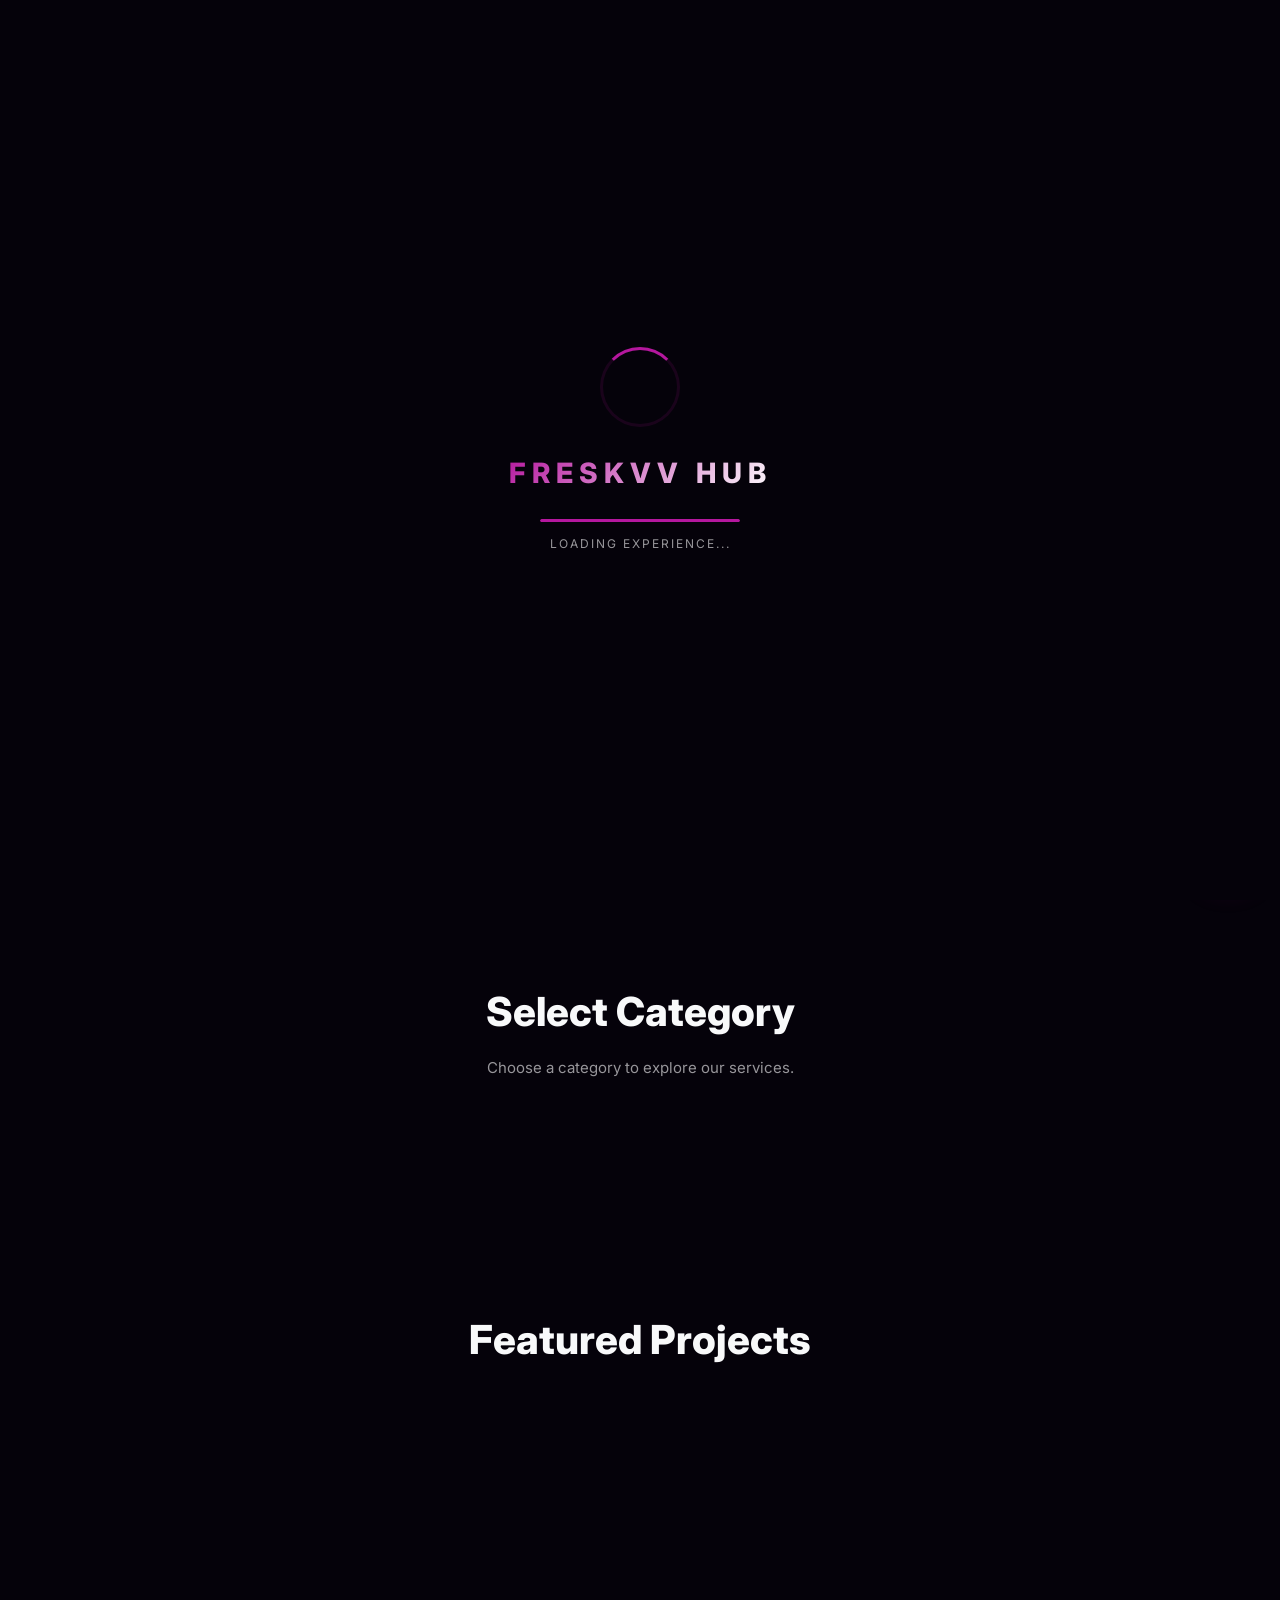
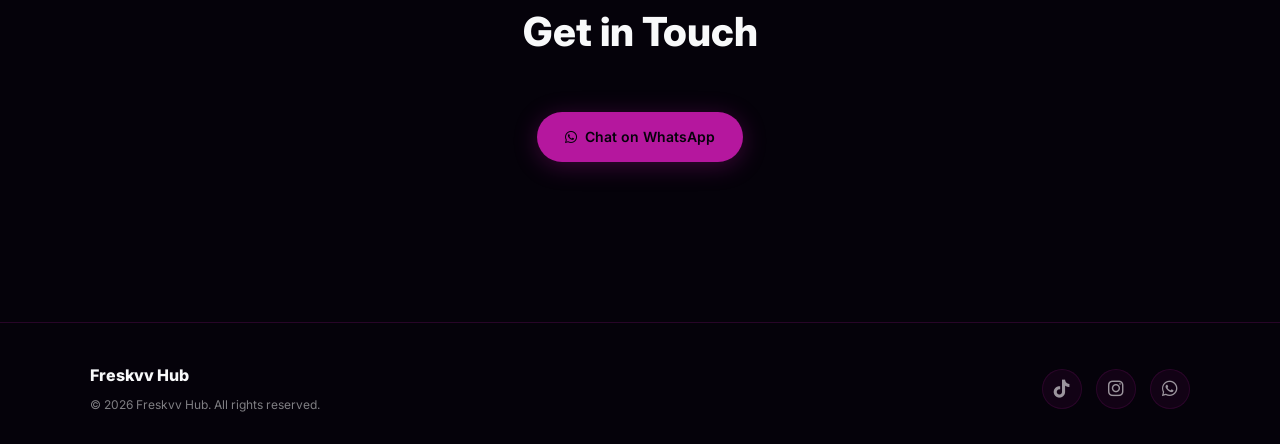
==== commit 7db7d107: "Add files via upload" ====
--- a/index.html
+++ b/index.html
@@ -4,9 +4,10 @@
   <meta charset="UTF-8">
   <meta name="viewport" content="width=device-width, initial-scale=1.0">
   <title>Freskvv Hub — Digital Innovation Studio</title>
-  <meta name="description" content="Freskvv Hub is a premium digital innovation studio offering cutting-edge solutions in design, development, and digital strategy.">
+  <meta name="description" content="Freskvv Hub is a premium digital innovation studio offering cutting-edge packages in design, development, and digital strategy.">
+  <link rel="icon" type="image/svg+xml" href="data:image/svg+xml,%3Csvg xmlns='http://www.w3.org/2000/svg' viewBox='0 0 100 100'%3E%3Cdefs%3E%3ClinearGradient id='g' x1='0%25' y1='0%25' x2='100%25' y2='100%25'%3E%3Cstop offset='0%25' stop-color='%23b5179e'/%3E%3Cstop offset='100%25' stop-color='%237b2ff7'/%3E%3C/linearGradient%3E%3Cfilter id='glow'%3E%3CfeGaussianBlur stdDeviation='3' result='blur'/%3E%3CfeMerge%3E%3CfeMergeNode in='blur'/%3E%3CfeMergeNode in='SourceGraphic'/%3E%3C/feMerge%3E%3C/filter%3E%3C/defs%3E%3Cpolygon points='50,8 90,30 90,70 50,92 10,70 10,30' fill='url(%23g)' filter='url(%23glow)' opacity='0.9'/%3E%3Ctext x='50' y='60' text-anchor='middle' fill='white' font-size='36' font-weight='900' font-family='sans-serif'%3EF%3C/text%3E%3C/svg%3E">
   <link rel="preconnect" href="https://fonts.googleapis.com">
-  <link href="https://fonts.googleapis.com/css2?family=Inter:wght@300;400;500;600;700;800;900&family=Tajawal:wght@300;400;500;700;800&display=swap" rel="stylesheet">
+  <link href="https://fonts.googleapis.com/css2?family=Inter:wght@300;400;500;600;700;800;900&display=swap" rel="stylesheet">
   <link rel="stylesheet" href="https://cdnjs.cloudflare.com/ajax/libs/font-awesome/6.4.0/css/all.min.css">
   <link rel="stylesheet" href="style.css">
 </head>
@@ -22,13 +23,22 @@
     </div>
   </div>
 
+  <!-- ══════════ MAINTENANCE OVERLAY ══════════ -->
+  <div id="maintenance-overlay" class="maintenance-overlay hidden">
+    <div class="maintenance-inner glass-panel">
+      <div class="maintenance-icon">🚀</div>
+      <h2>Under Maintenance</h2>
+      <p>We're upgrading our systems. Check back soon!</p>
+    </div>
+  </div>
+
   <!-- ══════════ 3D CANVAS ══════════ -->
   <canvas id="three-canvas"></canvas>
 
-  <!-- ══════════ GLOBAL ANNOUNCEMENT BAR ══════════ -->
+  <!-- ══════════ ANNOUNCEMENT BAR ══════════ -->
   <div id="announcement-bar" class="announcement-bar hidden">
     <div class="announcement-track">
-      <span id="announcement-text">Welcome to Freskvv Hub — Digital Evolution Starts Here!</span>
+      <span id="announcement-text">Welcome to Freskvv Hub!</span>
     </div>
   </div>
 
@@ -40,150 +50,79 @@
           <defs>
             <linearGradient id="metalGrad" x1="0%" y1="0%" x2="100%" y2="100%">
               <stop offset="0%" stop-color="var(--accent)" stop-opacity="0.8"/>
-              <stop offset="30%" stop-color="#ffffff" stop-opacity="1"/>
-              <stop offset="70%" stop-color="var(--accent)" stop-opacity="0.5"/>
               <stop offset="100%" stop-color="#ffffff" stop-opacity="0.9"/>
             </linearGradient>
           </defs>
           <polygon points="50,5 95,27.5 95,72.5 50,95 5,72.5 5,27.5" fill="none" stroke="url(#metalGrad)" stroke-width="5"/>
-          <polygon points="50,20 80,35 80,65 50,80 20,65 20,35" fill="url(#metalGrad)" opacity="0.3"/>
           <text x="50" y="58" text-anchor="middle" fill="url(#metalGrad)" font-size="32" font-weight="900" font-family="Inter">F</text>
         </svg>
         <span class="nav-brand-text">Freskvv Hub</span>
       </div>
     </div>
     <div class="nav-center">
-      <a href="#home" class="nav-link active" data-icon="nav_home"><span data-i18n="nav_home">Home</span></a>
-      <a href="#updates" class="nav-link" data-icon="nav_updates"><span data-i18n="nav_updates">Updates</span></a>
-      <a href="#services" class="nav-link" data-icon="nav_services"><span data-i18n="nav_services">Services</span></a>
-      <a href="#about" class="nav-link" data-icon="nav_about"><span data-i18n="nav_about">About</span></a>
-      <a href="#contact" class="nav-link" data-icon="nav_contact"><span data-i18n="nav_contact">Contact</span></a>
+      <a href="#home" class="nav-link active"><i class="fa-solid fa-house"></i> <span data-en="Home" data-ar="الرئيسية">Home</span></a>
+      <a href="#services-hierarchy" class="nav-link"><i class="fa-solid fa-cubes"></i> <span data-en="Services" data-ar="الخدمات">Services</span></a>
+      <a href="#projects" class="nav-link"><i class="fa-solid fa-briefcase"></i> <span data-en="Projects" data-ar="المشاريع">Projects</span></a>
+      <a href="#contact" class="nav-link"><i class="fa-solid fa-envelope"></i> <span data-en="Contact" data-ar="تواصل معنا">Contact</span></a>
     </div>
     <div class="nav-right">
-      <button id="theme-picker-btn" class="nav-icon-btn" title="Accent Color" data-icon="theme"></button>
-      <button id="lang-toggle-btn" class="nav-icon-btn lang-btn" data-icon="lang">EN</button>
-      <button id="auth-login-btn" class="nav-icon-btn" title="Sign In" data-icon="user"></button>
-      <button id="auth-logout-btn" class="nav-icon-btn" title="Sign Out" style="display:none" data-icon="logout"></button>
-      <button id="admin-dash-btn" class="nav-icon-btn admin-glow" title="Admin Dashboard" style="display:none" data-icon="admin"></button>
+      <button id="lang-toggle-btn" class="nav-icon-btn" title="Toggle Language" style="font-weight:900;">ع</button>
+      <button id="theme-toggle-btn" class="nav-icon-btn" title="Toggle Theme"><i class="fa-solid fa-moon"></i></button>
+      <a href="offers.html" class="nav-icon-btn" title="Daily Offers" style="color:#f59e0b; border-color:rgba(245,158,11,0.3);"><i class="fa-solid fa-fire"></i></a>
+      <button id="auth-login-btn" class="nav-icon-btn" title="Account"><i class="fa-solid fa-user-astronaut"></i></button>
     </div>
   </nav>
-
-  <!-- ══════════ THEME PICKER PANEL ══════════ -->
-  <div id="theme-panel" class="glass-panel theme-panel hidden">
-    <div class="theme-panel-title" data-i18n="theme_title">Accent Color</div>
-    <div class="theme-presets">
-      <button class="color-dot" data-color="#00d4ff" style="--dot:#00d4ff" title="Cyan"></button>
-      <button class="color-dot" data-color="#a855f7" style="--dot:#a855f7" title="Purple"></button>
-      <button class="color-dot" data-color="#f43f5e" style="--dot:#f43f5e" title="Rose"></button>
-      <button class="color-dot" data-color="#22c55e" style="--dot:#22c55e" title="Green"></button>
-      <button class="color-dot" data-color="#f59e0b" style="--dot:#f59e0b" title="Amber"></button>
-      <button class="color-dot" data-color="#ec4899" style="--dot:#ec4899" title="Pink"></button>
-      <button class="color-dot" data-color="#06b6d4" style="--dot:#06b6d4" title="Teal"></button>
-      <button class="color-dot" data-color="#8b5cf6" style="--dot:#8b5cf6" title="Violet"></button>
-    </div>
-    <div class="theme-custom-row">
-      <label data-i18n="theme_custom">Custom</label>
-      <input type="color" id="custom-color-input" value="#00d4ff">
-    </div>
-  </div>
 
   <!-- ══════════ HERO SECTION ══════════ -->
   <section id="home" class="hero-section">
     <div class="hero-content">
-      <div class="hero-badge glass-panel" data-i18n="hero_badge">✦ Digital Innovation Studio</div>
+      <a id="home-ads-banner" href="#" target="_blank" style="display:none; margin-bottom:24px; transition:0.3s;">
+        <img id="home-ads-img" src="" alt="Ad Banner" style="width:100%; max-height:140px; object-fit:cover; border-radius:16px; border:1px solid rgba(var(--accent-rgb), 0.3); box-shadow:0 5px 20px rgba(var(--accent-rgb), 0.2);">
+      </a>
+      <div class="hero-badge glass-panel">✦ Digital Innovation Studio</div>
       <h1 class="hero-title">
-        <span data-i18n="hero_title_1">Welcome to</span><br>
+        <span data-en="Welcome to" data-ar="مرحباً بك في">Welcome to</span><br>
         <span class="hero-title-accent">Freskvv Hub</span>
       </h1>
-      <p class="hero-subtitle" data-i18n="hero_subtitle">We craft premium digital experiences that push boundaries and redefine what's possible.</p>
+      <p class="hero-subtitle" data-en="We craft premium digital experiences that push boundaries and redefine what's possible." data-ar="نصنع تجارب رقمية متميزة تتخطى الحدود وتعيد تعريف الممكن.">We craft premium digital experiences that push boundaries and redefine what's possible.</p>
       <div class="hero-actions">
-        <a href="#updates" class="btn-apple btn-primary" data-i18n="hero_cta1">Explore Updates</a>
-        <a href="#contact" class="btn-apple btn-secondary" data-i18n="hero_cta2">Get in Touch</a>
+        <a href="#services-hierarchy" class="btn-apple btn-primary"><i class="fa-solid fa-rocket"></i> <span data-en="View Services" data-ar="عرض الخدمات">View Services</span></a>
+        <a href="#contact" class="btn-apple btn-secondary"><i class="fa-solid fa-paper-plane"></i> <span data-en="Get in Touch" data-ar="تواصل معنا">Get in Touch</span></a>
       </div>
     </div>
   </section>
 
-  <!-- ══════════ LATEST UPDATES FEED ══════════ -->
-  <section id="updates" class="section-updates">
+  <!-- ══════════ HIERARCHY SECTION ══════════ -->
+  <section id="services-hierarchy" class="section-packages">
     <div class="section-header">
-      <h2 class="section-title" data-i18n="updates_title">Latest Updates</h2>
-      <p class="section-subtitle" data-i18n="updates_subtitle">Stay up to date with our newest releases and announcements.</p>
-    </div>
-    <div class="updates-feed" id="updates-feed">
-      <!-- Cards injected by JS -->
+      <h2 class="section-title" id="hierarchy-title">Select Category</h2>
+      <p class="section-subtitle" id="hierarchy-subtitle">Choose a category to explore our services.</p>
+      <div id="hierarchy-breadcrumb" style="margin-top:15px; font-size:14px; font-weight:600; color:var(--text-secondary); display:none; justify-content:center; gap:8px;">
+        <span id="bc-cat" style="cursor:pointer; transition:0.3s;">Categories</span> 
+        <span id="bc-sep1" class="hidden" style="opacity:0.5;"> / </span> 
+        <span id="bc-ser" style="cursor:pointer; transition:0.3s;" class="hidden">Services</span>
+      </div>
+    </div>
+    <div class="packages-grid" id="hierarchy-grid">
+      <!-- Populated by app.js -->
     </div>
   </section>
 
-  <!-- ══════════ SERVICES SECTION ══════════ -->
-  <section id="services" class="section-services">
+  <!-- ══════════ PROJECTS SECTION ══════════ -->
+  <section id="projects" class="section-projects">
     <div class="section-header">
-      <h2 class="section-title" data-i18n="svc_title">Our Services</h2>
-      <p class="section-subtitle" data-i18n="svc_subtitle">Premium digital solutions tailored for your success.</p>
-    </div>
-    <div class="services-grid" id="services-grid">
-      <!-- Injected by JS -->
-    </div>
-  </section>
-
-  <!-- ══════════ ABOUT SECTION ══════════ -->
-  <section id="about" class="section-about">
-    <div class="about-container">
-      <div class="about-avatar-wrap">
-        <div class="about-avatar-ring"></div>
-        <div class="about-avatar-initials">F</div>
-      </div>
-      <div class="about-info">
-        <h2 class="section-title" data-i18n="about_title">About Fares</h2>
-        <p class="about-age" id="about-age"></p>
-        <p class="about-bio" data-i18n="about_bio">Founder & Creative Director of Freskvv Hub. A passionate digital innovator specializing in web development, graphic design, and social media strategy. Building premium digital experiences that elevate brands and drive results.</p>
-        <div class="about-stats">
-          <div class="stat-item"><span class="stat-num">50+</span><span class="stat-label" data-i18n="stat_projects">Projects</span></div>
-          <div class="stat-item"><span class="stat-num">10K+</span><span class="stat-label" data-i18n="stat_clients">Clients</span></div>
-          <div class="stat-item"><span class="stat-num" id="about-age-num"></span><span class="stat-label" data-i18n="stat_age">Years Old</span></div>
-        </div>
-      </div>
-    </div>
-  </section>
-
-  <!-- ══════════ COMING SOON ══════════ -->
-  <section id="coming-soon" class="section-coming-soon">
-    <div class="section-header">
-      <h2 class="section-title" data-i18n="cs_title">Coming Soon</h2>
-      <p class="section-subtitle" data-i18n="cs_subtitle">Exciting new platforms we're building for you.</p>
-    </div>
-    <div class="cs-grid">
-      <div class="cs-card glass-panel">
-        <div class="cs-icon">🎮</div>
-        <h3 data-i18n="cs_games">Games Charging Store</h3>
-        <p data-i18n="cs_games_desc">Top up your favorite games instantly with the best prices.</p>
-        <span class="cs-badge" data-i18n="cs_badge">Coming Soon</span>
-      </div>
-      <div class="cs-card glass-panel">
-        <div class="cs-icon">📱</div>
-        <h3 data-i18n="cs_apps">App Store</h3>
-        <p data-i18n="cs_apps_desc">Discover curated premium apps and tools for creators.</p>
-        <span class="cs-badge" data-i18n="cs_badge">Coming Soon</span>
-      </div>
-      <div class="cs-card glass-panel">
-        <div class="cs-icon">🎓</div>
-        <h3 data-i18n="cs_edu">Educational Platform</h3>
-        <p data-i18n="cs_edu_desc">Learn digital skills from industry experts, step by step.</p>
-        <span class="cs-badge" data-i18n="cs_badge">Coming Soon</span>
-      </div>
-    </div>
+      <h2 class="section-title" data-en="Featured Projects" data-ar="المشاريع المميزة">Featured Projects</h2>
+    </div>
+    <div class="projects-grid" id="projects-feed"></div>
   </section>
 
   <!-- ══════════ CONTACT SECTION ══════════ -->
   <section id="contact" class="section-contact">
     <div class="section-header">
-      <h2 class="section-title" data-i18n="contact_title">Get in Touch</h2>
-      <p class="section-subtitle" data-i18n="contact_subtitle">Ready to start your project? Reach out to us anytime.</p>
+      <h2 class="section-title" data-en="Get in Touch" data-ar="تواصل معنا">Get in Touch</h2>
     </div>
     <div class="contact-actions">
-      <a href="https://wa.me/2001221640301" target="_blank" class="btn-apple btn-primary contact-wa-btn">
-        <svg width="20" height="20" viewBox="0 0 24 24" fill="currentColor"><path d="M17.472 14.382c-.297-.149-1.758-.867-2.03-.967-.273-.099-.471-.148-.67.15-.197.297-.767.966-.94 1.164-.173.199-.347.223-.644.075-.297-.15-1.255-.463-2.39-1.475-.883-.788-1.48-1.761-1.653-2.059-.173-.297-.018-.458.13-.606.134-.133.298-.347.446-.52.149-.174.198-.298.298-.497.099-.198.05-.371-.025-.52-.075-.149-.669-1.612-.916-2.207-.242-.579-.487-.5-.669-.51-.173-.008-.371-.01-.57-.01-.198 0-.52.074-.792.372-.272.297-1.04 1.016-1.04 2.479 0 1.462 1.065 2.875 1.213 3.074.149.198 2.096 3.2 5.077 4.487.709.306 1.262.489 1.694.625.712.227 1.36.195 1.871.118.571-.085 1.758-.719 2.006-1.413.248-.694.248-1.289.173-1.413-.074-.124-.272-.198-.57-.347z"/><path d="M12 0C5.373 0 0 5.373 0 12c0 2.625.846 5.059 2.284 7.034L.789 23.492a.75.75 0 00.917.918l4.458-1.495A11.945 11.945 0 0012 24c6.627 0 12-5.373 12-12S18.627 0 12 0zm0 22c-2.387 0-4.674-.8-6.538-2.27a.75.75 0 00-.606-.127l-3.16 1.06 1.06-3.16a.75.75 0 00-.127-.606A9.953 9.953 0 012 12C2 6.477 6.477 2 12 2s10 4.477 10 10-4.477 10-10 10z"/></svg>
-        <span data-i18n="contact_wa">Chat on WhatsApp</span>
-      </a>
+      <a href="https://wa.me/2001221640301" target="_blank" class="btn-apple btn-primary"><i class="fa-brands fa-whatsapp"></i> Chat on WhatsApp</a>
     </div>
   </section>
 
@@ -191,568 +130,207 @@
   <footer class="site-footer">
     <div class="footer-inner">
       <div class="footer-brand">
-        <span class="footer-logo-text">Freskvv Hub</span>
-        <p class="footer-tagline" data-i18n="footer_tagline">Crafting Digital Excellence</p>
-      </div>
-      <div class="footer-socials">
-        <a href="https://instagram.com/freskvvhub" target="_blank" class="social-link" title="Instagram">
-          <svg width="20" height="20" viewBox="0 0 24 24" fill="none" stroke="currentColor" stroke-width="2"><rect x="2" y="2" width="20" height="20" rx="5"/><circle cx="12" cy="12" r="5"/><circle cx="17.5" cy="6.5" r="1.5" fill="currentColor" stroke="none"/></svg>
-        </a>
-        <a href="#" class="social-link" title="Facebook">
-          <svg width="20" height="20" viewBox="0 0 24 24" fill="none" stroke="currentColor" stroke-width="2"><path d="M18 2h-3a5 5 0 00-5 5v3H7v4h3v8h4v-8h3l1-4h-4V7a1 1 0 011-1h3z"/></svg>
-        </a>
-        <a href="#" class="social-link" title="X (Twitter)">
-          <svg width="20" height="20" viewBox="0 0 24 24" fill="none" stroke="currentColor" stroke-width="2"><path d="M4 4l6.5 8L4 20h2l5.5-6.8L16 20h4l-6.8-8.5L20 4h-2l-5.2 6.3L9 4H4z"/></svg>
-        </a>
-        <a href="#" class="social-link social-coming-soon" title="Telegram — Coming Soon">
-          <svg width="20" height="20" viewBox="0 0 24 24" fill="none" stroke="currentColor" stroke-width="2"><path d="M21.2 4.4L2.4 10.8c-.6.2-.6 1.1 0 1.3l4.5 1.7 1.7 5.4c.1.4.6.6 1 .3l2.4-2 4.2 3.1c.4.3 1 .1 1.1-.4L21.8 5.2c.2-.6-.3-1.1-.6-.8z"/></svg>
-        </a>
-      </div>
-      <p class="footer-copy">&copy; 2026 Freskvv Hub. <span data-i18n="footer_rights">All rights reserved.</span></p>
+        <strong>Freskvv Hub</strong>
+        <p style="font-size:12px; opacity:0.5; margin-top:6px;">© 2026 Freskvv Hub. All rights reserved.</p>
+      </div>
+      <div class="footer-social">
+        <a href="https://www.tiktok.com/@freskvv" target="_blank" title="TikTok"><i class="fa-brands fa-tiktok"></i></a>
+        <a href="https://www.instagram.com/freskvv" target="_blank" title="Instagram"><i class="fa-brands fa-instagram"></i></a>
+        <a href="https://wa.me/2001221640301" target="_blank" title="WhatsApp"><i class="fa-brands fa-whatsapp"></i></a>
+      </div>
     </div>
   </footer>
 
-  <!-- ══════════ LAYER 1: CATEGORY OVERLAY (Sub-Services) ══════════ -->
-  <div id="category-overlay" class="modal-overlay hidden" style="z-index: 2000;">
-    <div class="modal-content glass-panel" style="max-width: 900px;">
-      <button class="modal-close" onclick="closeModal('category-overlay')">&times;</button>
-      <div id="category-content" class="sub-page-inner">
-        <!-- Sub-service cards injected here -->
-      </div>
-    </div>
-  </div>
-
-  <!-- ══════════ LAYER 2: DEEP DETAILS ══════════ -->
-  <div id="sub-detail-modal" class="modal-overlay hidden" style="z-index: 2500;">
-    <div class="modal-content glass-panel" style="max-width: 600px;">
-      <button class="modal-close" onclick="closeModal('sub-detail-modal')">&times;</button>
-      <div id="sub-detail-content">
-        <!-- Deep details injected here -->
-      </div>
-    </div>
-  </div>
-
-  <!-- ══════════ LAYER 3: ORDER FORM ══════════ -->
-  <div id="order-modal" class="modal-overlay hidden" style="z-index: 3000;">
-    <div class="modal-content glass-panel modal-form-content">
-      <button class="modal-close" id="order-close-btn">&times;</button>
-      <h3 class="modal-form-title" data-i18n="order_title">Order Now</h3>
-      <p class="modal-service-name" id="order-service-name"></p>
-      <form id="order-form" class="order-form">
-        <div class="form-group">
-          <label data-i18n="form_name">Full Name</label>
-          <input type="text" id="form-name" required placeholder="Your name">
-        </div>
-        <div class="form-row" style="display: flex; gap: 16px;">
-          <div class="form-group" style="flex: 1;">
-            <label data-i18n="form_phone">Phone Number</label>
-            <input type="tel" id="form-phone" required placeholder="+20...">
+  <!-- ══════════ AUTH MODAL (Email Only) ══════════ -->
+  <div id="auth-modal" class="modal-overlay hidden">
+    <div class="modal-content glass-panel auth-modal-content">
+      <button class="modal-close" id="auth-close-btn"><i class="fa-solid fa-xmark"></i></button>
+      
+      <div class="auth-header">
+        <div class="auth-icon-ring"><i class="fa-solid fa-fingerprint"></i></div>
+        <h2 id="auth-title">Sign In</h2>
+        <p id="auth-subtitle">Access your account</p>
+      </div>
+
+      <form id="auth-form">
+        <div id="signup-fields" class="signup-fields">
+          <div class="input-group">
+            <i class="fa-solid fa-user"></i>
+            <input type="text" id="auth-fullname" placeholder="Full Name">
           </div>
-          <div class="form-group" style="flex: 1;">
-            <label data-i18n="form_email">Email</label>
-            <input type="email" id="form-email" required placeholder="you@email.com">
+          <div class="input-group">
+            <i class="fa-solid fa-at"></i>
+            <input type="text" id="auth-username" placeholder="Username">
           </div>
-        </div>
-        <div class="form-group">
-          <label data-i18n="form_type">Type</label>
-          <select id="form-type">
-            <option value="inquiry" data-i18n="form_inquiry">Inquiry</option>
-            <option value="purchase" data-i18n="form_purchase">Purchase</option>
-          </select>
-        </div>
-        <div class="form-group">
-          <label data-i18n="form_comments">Comments/Notes (Optional)</label>
-          <textarea id="form-comments" rows="3" placeholder="Additional details..."></textarea>
-        </div>
-        <button type="submit" class="btn-apple btn-primary form-submit-btn" data-icon="social_wa">
-          <span data-i18n="form_submit">Send via WhatsApp</span>
+          <div class="input-group">
+            <i class="fa-solid fa-phone"></i>
+            <input type="tel" id="auth-phone" placeholder="Phone Number (e.g. +20100...)">
+          </div>
+        </div>
+
+        <div class="input-group">
+          <i class="fa-solid fa-envelope"></i>
+          <input type="email" id="auth-email" required placeholder="Email Address">
+        </div>
+
+        <div class="input-group">
+          <i class="fa-solid fa-lock"></i>
+          <input type="password" id="auth-password" required placeholder="Password" minlength="6">
+          <button type="button" class="pass-toggle" id="toggle-pass"><i class="fa-solid fa-eye" id="pass-eye"></i></button>
+        </div>
+
+        <div id="auth-error-msg" class="auth-error hidden"></div>
+
+        <button type="submit" class="btn-apple btn-primary auth-submit" id="auth-submit-btn">
+          <i class="fa-solid fa-right-to-bracket"></i> <span>Sign In</span>
         </button>
       </form>
-    </div>
-  </div>
-
-  <!-- ══════════ MAINTENANCE OVERLAY ══════════ -->
-  <div id="maintenance-overlay" class="maintenance-overlay hidden">
-    <div class="maintenance-inner">
-      <div class="maintenance-icon">🔧</div>
-      <h2>Under Maintenance</h2>
-      <p>We're making things even better. Please check back soon!</p>
-    </div>
-  </div>
-
-  <!-- ══════════ POPUP AD ══════════ -->
-  <div id="popup-ad" class="modal-overlay hidden">
-    <div class="modal-content glass-panel popup-ad-content">
-      <button class="modal-close" id="popup-ad-close">&times;</button>
-      <img id="popup-ad-img" src="" alt="Ad" class="popup-ad-img">
-      <p id="popup-ad-text" class="popup-ad-text"></p>
-      <a id="popup-ad-link" href="#" target="_blank" class="btn-apple btn-primary popup-ad-link">Learn More</a>
-    </div>
-  </div>
-
-  <!-- ══════════ AUTH MODAL ══════════ -->
-  <div id="auth-modal" class="modal-overlay hidden">
-    <div class="modal-content glass-panel modal-form-content">
-      <button class="modal-close" id="auth-close-btn">&times;</button>
-      <h3 id="auth-title" class="modal-form-title">Sign In</h3>
-      <p id="auth-error" class="auth-error"></p>
-      <form id="auth-form" class="order-form">
-        <div class="form-group">
-          <label>Email</label>
-          <input type="email" id="auth-email" required placeholder="you@email.com">
-        </div>
-        <div class="form-group">
-          <label>Password</label>
-          <input type="password" id="auth-password" required placeholder="Min 6 characters" minlength="6">
-        </div>
-        <button type="submit" class="btn-apple btn-primary form-submit-btn">
-          <span id="auth-submit-text">Sign In</span>
-        </button>
+
+      <div style="display:flex;align-items:center;margin:16px 0;">
+        <hr style="flex:1;border:none;border-top:1px solid rgba(255,255,255,0.1);">
+        <span style="font-size:11px;opacity:0.5;padding:0 10px;">OR</span>
+        <hr style="flex:1;border:none;border-top:1px solid rgba(255,255,255,0.1);">
+      </div>
+
+      <button type="button" id="google-auth-btn" style="width:100%;padding:12px;background:rgba(255,255,255,0.05);border:1px solid rgba(181,23,158,0.3);border-radius:12px;color:#fff;font-size:13px;font-weight:700;cursor:pointer;display:flex;align-items:center;justify-content:center;gap:10px;transition:0.3s;box-shadow:0 4px 15px rgba(181,23,158,0.1);">
+        <i class="fa-brands fa-google" style="color:#ea4335;"></i> Continue with Google
+      </button>
+
+      <button type="button" id="forgot-pass-btn" style="display:block;width:100%;text-align:center;font-size:12px;color:var(--accent);margin-top:16px;background:none;border:none;cursor:pointer;opacity:0.8;">Forgot Password?</button>
+      <div class="auth-footer">
+        <button id="auth-toggle" class="auth-switch-btn">Don't have an account? <strong>Sign Up</strong></button>
+      </div>
+    </div>
+  </div>
+
+  <!-- ══════════ VERIFY SHIELD MODAL ══════════ -->
+  <div id="verify-shield-modal" class="modal-overlay hidden" style="z-index:99999;">
+    <div class="modal-content glass-panel auth-modal-content" style="text-align:center;">
+      <div class="auth-icon-ring" style="margin:0 auto 16px; border-color:var(--accent);"><i class="fa-solid fa-envelope-open-text" style="color:var(--accent);"></i></div>
+      <h2 style="margin-bottom:8px;">Email Not Verified</h2>
+      <p style="color:var(--text-secondary); font-size:13px; margin-bottom:20px;">Please check your inbox and verify your email address to access the platform.</p>
+      
+      <button id="verify-check-btn" class="btn-apple btn-primary" style="width:100%;justify-content:center;margin-bottom:10px;">
+        <i class="fa-solid fa-rotate-right"></i> Check Again
+      </button>
+      <button id="verify-resend-btn" class="btn-apple btn-secondary" style="width:100%;justify-content:center;">
+        <i class="fa-solid fa-paper-plane"></i> Resend Link
+      </button>
+      <button id="verify-logout-btn" style="display:block;width:100%;text-align:center;font-size:12px;color:var(--accent);margin-top:16px;background:none;border:none;cursor:pointer;opacity:0.8;">Sign Out</button>
+    </div>
+  </div>
+
+  <!-- ══════════ ORDER MODAL ══════════ -->
+  <div id="order-modal" class="modal-overlay hidden">
+    <div class="modal-content glass-panel auth-modal-content">
+      <button class="modal-close" id="order-close-btn"><i class="fa-solid fa-xmark"></i></button>
+      <h2 style="margin-bottom:8px"><i class="fa-solid fa-cart-shopping"></i> Checkout</h2>
+      <p style="color:var(--text-secondary); font-size:13px; margin-bottom:4px;">You are ordering:</p>
+      <p id="order-service-name" style="color:var(--accent);font-weight:800;margin-bottom:8px;font-size:18px;"></p>
+      <div id="order-price-display" style="background:rgba(var(--accent-rgb),0.06); border:1px solid rgba(var(--accent-rgb),0.2); border-radius:10px; padding:12px; margin-bottom:15px; text-align:center;">
+        <span style="font-size:12px; opacity:0.6;">Total Price:</span>
+        <div id="order-total-price" style="font-size:24px; font-weight:900; color:var(--accent); margin-top:4px;">$0</div>
+        <div id="order-discount-info" style="font-size:11px; color:#22c55e; margin-top:4px; display:none;"></div>
+      </div>
+      <div style="background:rgba(255,255,255,0.03); border:1px solid rgba(var(--accent-rgb), 0.4); border-radius:12px; padding:16px; margin-bottom:20px; text-align:left;">
+        <p style="font-size:13px; color:#fff; margin-bottom:8px; line-height:1.5;">
+          <i class="fa-solid fa-triangle-exclamation" style="color:var(--accent);"></i> 
+          <strong>To proceed, transfer <span id="deposit-amount" style="color:var(--accent);">30% deposit</span> to Orange Cash:</strong>
+        </p>
+        <p style="font-size:18px; font-weight:900; letter-spacing:2px; color:var(--accent); text-align:center; margin-bottom:12px; background:rgba(0,0,0,0.2); padding:8px; border-radius:8px;">01221640301</p>
+        <div style="display:flex; justify-content:space-between; font-size:11px; opacity:0.5;">
+          <span>Vodafone Cash: <em>Coming Soon</em></span>
+          <span>InstaPay: <em>Coming Soon</em></span>
+        </div>
+      </div>
+      <form id="order-form">
+        <div class="input-group">
+          <i class="fa-solid fa-phone"></i>
+          <input type="text" id="order-sender-number" required placeholder="Sender's Mobile Number">
+        </div>
+        <div class="input-group">
+          <i class="fa-solid fa-user"></i>
+          <input type="text" id="order-sender-name" required placeholder="Account Holder's Name">
+        </div>
+        <div class="input-group" style="position:relative;">
+          <i class="fa-solid fa-ticket"></i>
+          <input type="text" id="order-promo-code" placeholder="Promo Code (optional)" style="padding-right:80px;">
+          <button type="button" id="apply-promo-btn" style="position:absolute; right:6px; top:50%; transform:translateY(-50%); background:var(--accent); color:#000; border:none; border-radius:8px; padding:6px 14px; font-size:11px; font-weight:800; cursor:pointer;">APPLY</button>
+        </div>
+        <div id="promo-feedback" style="font-size:12px; margin:-10px 0 12px 0; padding-left:44px; display:none;"></div>
+        <button type="submit" class="btn-apple btn-primary auth-submit"><i class="fa-solid fa-check"></i> <span>Submit Payment Proof</span></button>
       </form>
-      <button id="auth-toggle" class="auth-toggle-link">Don't have an account? Sign Up</button>
-    </div>
-  </div>
-
-  <!-- ══════════ MASTER ADMIN DASHBOARD ══════════ -->
-  <div id="admin-dashboard" class="admin-overlay hidden">
-    <div class="admin-panel sidebar-layout glass-panel">
-      <!-- SIDEBAR -->
-      <aside class="admin-sidebar">
-        <div class="sidebar-header">
-          <div class="admin-logo">🛡️</div>
-          <h3>F-Hub Admin</h3>
-        </div>
-        <nav class="sidebar-nav">
-          <button class="admin-tab-btn active" data-tab="stats"><i class="fa-solid fa-chart-line"></i> Dashboard</button>
-          <button class="admin-tab-btn" data-tab="orders"><i class="fa-solid fa-cart-shopping"></i> Orders</button>
-          <button class="admin-tab-btn" data-tab="content"><i class="fa-solid fa-pen-to-square"></i> Content</button>
-          <button class="admin-tab-btn" data-tab="marketing"><i class="fa-solid fa-bullhorn"></i> Marketing</button>
-          <button class="admin-tab-btn" data-tab="chat"><i class="fa-solid fa-comments"></i> Live Chat</button>
-          <button class="admin-tab-btn" data-tab="system"><i class="fa-solid fa-gears"></i> System</button>
-        </nav>
-        <button id="admin-close-btn" class="sidebar-close-btn">Exit Dashboard</button>
-      </aside>
-
-      <!-- MAIN CONTENT -->
-      <main class="admin-main">
-        <!-- TOP STATS BAR -->
-        <header class="admin-main-header">
-          <div class="stat-card glass-panel">
-            <span class="stat-label">Total Users</span>
-            <strong id="stat-users">0</strong>
-          </div>
-          <div class="stat-card glass-panel">
-            <span class="stat-label">Total Orders</span>
-            <strong id="stat-orders">0</strong>
-          </div>
-          <div class="stat-card glass-panel">
-            <span class="stat-label">Active Tickets</span>
-            <strong id="stat-tickets">0</strong>
-          </div>
-        </header>
-
-        <div class="admin-body">
-          <!-- DASHBOARD OVERVIEW -->
-          <div id="tab-stats" class="admin-tab-content active">
-            <h3>Welcome back, Admin</h3>
-            <p>Select a module from the sidebar to manage your platform.</p>
-          </div>
-
-          <!-- ORDERS MANAGER -->
-          <div id="tab-orders" class="admin-tab-content">
-            <div class="section-header">
-              <h3>Orders Manager</h3>
-              <button id="refresh-orders-btn" class="btn-apple btn-secondary"><i class="fa-solid fa-sync"></i> Refresh</button>
-            </div>
-            <div class="admin-table-wrapper">
-              <table class="admin-table">
-                <thead>
-                  <tr>
-                    <th>Client</th>
-                    <th>Service</th>
-                    <th>Phone</th>
-                    <th>Date</th>
-                    <th>Status</th>
-                  </tr>
-                </thead>
-                <tbody id="orders-table-body">
-                  <!-- Orders injected here -->
-                </tbody>
-              </table>
-            </div>
-          </div>
-
-          <!-- CONTENT & MEDIA EDITOR -->
-          <div id="tab-content" class="admin-tab-content">
-            <h3>Content & Media Editor</h3>
-            <div class="admin-form">
-              <div class="form-group">
-                <label>Select Service to Edit</label>
-                <select id="editor-service-select">
-                  <option value="net">Internet Services</option>
-                  <option value="social">Social Media</option>
-                  <option value="design">Graphic Design</option>
-                </select>
-              </div>
-              <div class="form-row">
-                <div class="form-group"><label>Price (EN)</label><input type="text" id="editor-price-en" placeholder="e.g. Starting from $99"></div>
-                <div class="form-group"><label>Price (AR)</label><input type="text" id="editor-price-ar" placeholder="مثلاً يبدأ من 99$"></div>
-              </div>
-              <div class="form-group"><label>Icon HTML/SVG</label><input type="text" id="editor-icon" placeholder="<i class='...'></i>"></div>
-              <div class="form-group"><label>Description (EN)</label><textarea id="editor-desc-en" rows="3"></textarea></div>
-              <div class="form-group"><label>Description (AR)</label><textarea id="editor-desc-ar" rows="3"></textarea></div>
-              <button id="editor-save-btn" class="btn-apple btn-primary">Update Asset Library</button>
-            </div>
-          </div>
-
-          <!-- MARKETING HUB -->
-          <div id="tab-marketing" class="admin-tab-content">
-            <h3>Marketing Hub</h3>
-            <div class="admin-form">
-              <div class="form-group"><label>Popup Image URL</label><input type="text" id="mkt-ad-image" placeholder="https://..."></div>
-              <div class="form-group"><label>Popup Heading</label><input type="text" id="mkt-ad-text" placeholder="Special Offer!"></div>
-              <div class="form-group"><label>Target Link</label><input type="text" id="mkt-ad-link" placeholder="https://..."></div>
-              <div class="admin-toggle-row"><label>Popup Enabled</label><input type="checkbox" id="mkt-ad-toggle" class="admin-checkbox"></div>
-              <button id="mkt-save-btn" class="btn-apple btn-primary">Save Changes</button>
-            </div>
-          </div>
-
-          <!-- LIVE CHAT -->
-          <div id="tab-chat" class="admin-tab-content">
-            <h3>Live Chat Support</h3>
-            <div id="admin-chat-messages" class="admin-chat-box"></div>
-            <form id="admin-chat-form" class="chat-input-row">
-              <input type="text" id="admin-chat-input" placeholder="Type a reply..." required>
-              <button type="submit" class="btn-apple btn-primary">Send</button>
-            </form>
-          </div>
-
-          <!-- SYSTEM SETTINGS -->
-          <div id="tab-system" class="admin-tab-content">
-            <h3>System Control</h3>
-            <div class="admin-maint-row">
-              <div class="maint-info">
-                <strong>Global Maintenance Mode</strong>
-                <p>When active, visitors see a "Coming Soon" page.</p>
-              </div>
-              <div class="maint-action">
-                <span id="maint-status-dot" class="status-dot"></span>
-                <span id="maint-status-text">OFF</span>
-                <button id="maint-toggle-btn" class="btn-apple btn-secondary">Toggle Status</button>
-              </div>
-            </div>
-          </div>
-        </div>
-      </main>
-    </div>
-  </div>
-
-  <!-- ══════════ SUPPORT CHOICE MODAL ══════════ -->
-  <div id="support-choice-modal" class="modal-overlay hidden">
-    <div class="modal-content glass-panel modal-form-content" style="text-align:center;">
-      <button class="modal-close" id="support-choice-close">&times;</button>
-      <h3 class="modal-form-title" style="margin-bottom: 24px;">How can we help?</h3>
-      <div style="display:flex; flex-direction:column; gap:16px;">
-        <button id="btn-support-wa" class="btn-apple btn-secondary" style="justify-content:center; padding:16px; font-size:16px;" data-icon="social_wa">
-          WhatsApp Support
-        </button>
-        <button id="btn-support-chat" class="btn-apple btn-primary" style="justify-content:center; padding:16px; font-size:16px;" data-icon="support">
-          Live Chat
-        </button>
-      </div>
-    </div>
-  </div>
-
-  <!-- ══════════ WHATSAPP SUPPORT MODAL ══════════ -->
-  <div id="support-wa-modal" class="modal-overlay hidden">
-    <div class="modal-content glass-panel modal-form-content">
-      <button class="modal-close" id="support-wa-close">&times;</button>
-      <h3 class="modal-form-title">WhatsApp Support</h3>
-      <form id="support-wa-form" class="order-form" style="margin-top:20px;">
-        <div class="form-group">
-          <label>Full Name</label>
-          <input type="text" id="wa-form-name" required placeholder="Your name">
-        </div>
-        <div class="form-group">
-          <label>Phone Number</label>
-          <input type="tel" id="wa-form-phone" required placeholder="+20...">
-        </div>
-        <div class="form-group">
-          <label>Email</label>
-          <input type="email" id="wa-form-email" required placeholder="you@email.com">
-        </div>
-        <div class="form-group">
-          <label>Comments / Inquiry</label>
-          <textarea id="wa-form-comments" rows="4" required placeholder="How can we help you today?"></textarea>
-        </div>
-        <button type="submit" class="btn-apple btn-primary form-submit-btn" data-icon="social_wa">
-          <span>Start WhatsApp Chat</span>
-        </button>
-      </form>
-    </div>
-  </div>
-
-  <!-- ══════════ GUEST PROMPT MODAL ══════════ -->
-  <div id="guest-prompt-modal" class="modal-overlay hidden">
-    <div class="modal-content glass-panel modal-form-content">
-      <button class="modal-close" id="guest-prompt-close">&times;</button>
-      <h3 class="modal-form-title">Welcome</h3>
-      <p style="font-size:14px;color:var(--text-secondary);margin-bottom:20px;">Please enter your name to start the live chat.</p>
-      <form id="guest-prompt-form" class="order-form">
-        <div class="form-group">
-          <label>Your Name</label>
-          <input type="text" id="guest-name-input" required placeholder="John Doe">
-        </div>
-        <button type="submit" class="btn-apple btn-primary form-submit-btn">Start Chat</button>
-      </form>
-    </div>
-  </div>
-
-  <!-- ══════════ LIVE CHAT PANEL (Users) ══════════ -->
-  <div id="live-chat-panel" class="live-chat-panel glass-panel hidden">
-    <div class="chat-panel-header">
-      <strong>💬 Live Chat</strong>
-      <button id="chat-panel-close" class="modal-close" style="position:static;width:28px;height:28px;font-size:16px">&times;</button>
-    </div>
-    <div id="user-chat-messages" class="user-chat-box"></div>
-    <form id="user-chat-form" class="chat-input-row">
-      <input type="text" id="user-chat-input" placeholder="Type a message..." required>
-      <button type="submit" class="btn-apple btn-primary">Send</button>
+    </div>
+  </div>
+
+  <!-- ══════════ PROFILE MODAL ══════════ -->
+  <div id="profile-modal" class="modal-overlay hidden">
+    <div class="modal-content glass-panel auth-modal-content">
+      <button class="modal-close" id="profile-close-btn"><i class="fa-solid fa-xmark"></i></button>
+      <div class="profile-header">
+        <div style="position:relative;display:inline-block;">
+          <div id="user-rank-icon" style="font-size:50px;">🥉</div>
+          <span class="online-dot"></span>
+        </div>
+        <h3 id="user-fullname">User Name</h3>
+        <p id="user-rank-name" class="rank-tag">Bronze Member</p>
+      </div>
+      <div class="profile-grid">
+        <div><i class="fa-solid fa-user"></i> <span id="user-display-username">@user</span></div>
+        <div><i class="fa-solid fa-envelope"></i> <span id="user-display-email">email</span></div>
+      </div>
+
+      <!-- MY ORDERS -->
+      <div style="margin:16px 0 8px;font-size:13px;font-weight:700;opacity:0.6;"><i class="fa-solid fa-box-open"></i> My Orders</div>
+      <div id="profile-orders-list" style="max-height:180px;overflow-y:auto;"></div>
+
+      <!-- EDIT PROFILE -->
+      <div style="margin:16px 0 8px;font-size:13px;font-weight:700;opacity:0.6;"><i class="fa-solid fa-gear"></i> Settings</div>
+      <div class="input-group" style="margin-bottom:10px;">
+        <i class="fa-solid fa-user"></i>
+        <input type="text" id="edit-fullname" placeholder="Full Name">
+      </div>
+      <div class="input-group" style="margin-bottom:10px;">
+        <i class="fa-solid fa-at"></i>
+        <input type="text" id="edit-username" placeholder="Username">
+      </div>
+      <div class="input-group" style="margin-bottom:10px;">
+        <i class="fa-solid fa-envelope"></i>
+        <input type="email" id="edit-email" placeholder="Email Address">
+      </div>
+      <div class="input-group" style="margin-bottom:10px;">
+        <i class="fa-solid fa-phone"></i>
+        <input type="tel" id="edit-phone" placeholder="Phone (+20...)">
+      </div>
+      <button id="save-profile-btn" class="btn-apple btn-secondary" style="width:100%;justify-content:center;margin-bottom:12px;font-size:13px;"><i class="fa-solid fa-save"></i> Save Changes</button>
+
+      <div id="profile-admin-container"></div>
+      <button id="auth-logout-btn" class="btn-apple btn-logout"><i class="fa-solid fa-arrow-right-from-bracket"></i> Sign Out</button>
+    </div>
+  </div>
+
+  <!-- ══════════ FIXED ACTIONS ══════════ -->
+  <button id="support-btn" class="fixed-support-btn glass-panel"><i class="fa-solid fa-headset"></i></button>
+
+  <!-- ══════════ LIVE CHAT PANEL ══════════ -->
+  <div id="live-chat-panel" class="live-chat-panel hidden">
+    <div class="chat-header">
+      <strong><i class="fa-solid fa-headset"></i> Live Support</strong>
+      <button id="chat-panel-close"><i class="fa-solid fa-xmark"></i></button>
+    </div>
+    <div id="user-chat-messages" class="chat-messages-box"></div>
+    <form id="user-chat-form" class="chat-form">
+      <input type="text" id="user-chat-input" placeholder="Type a message..." required autocomplete="off">
+      <button type="submit"><i class="fa-solid fa-paper-plane"></i></button>
     </form>
   </div>
 
-  <!-- ══════════ MASTER ADMIN DASHBOARD ══════════ -->
-  <div id="admin-dashboard" class="admin-overlay hidden">
-    <div class="admin-panel sidebar-layout glass-panel">
-      <!-- SIDEBAR -->
-      <aside class="admin-sidebar">
-        <div class="sidebar-header">
-          <div class="admin-logo">🛡️</div>
-          <h3>ADMIN</h3>
-        </div>
-        <nav class="sidebar-nav">
-          <button class="admin-tab-btn active" data-tab="stats"><i class="fas fa-chart-line"></i> Stats</button>
-          <button class="admin-tab-btn" data-tab="orders"><i class="fas fa-shopping-cart"></i> Orders</button>
-          <button class="admin-tab-btn" data-tab="content"><i class="fas fa-edit"></i> Content</button>
-          <button class="admin-tab-btn" data-tab="marketing"><i class="fas fa-bullhorn"></i> Marketing</button>
-          <button class="admin-tab-btn" data-tab="chat"><i class="fas fa-comments"></i> Support</button>
-          <button class="admin-tab-btn" data-tab="system"><i class="fas fa-cog"></i> System</button>
-        </nav>
-        <button id="admin-close-btn" class="sidebar-close-btn">Close Dashboard</button>
-      </aside>
-
-      <!-- MAIN CONTENT -->
-      <main class="admin-main">
-        <!-- TOP STATS BAR -->
-        <header class="admin-main-header">
-          <div class="stat-card glass-panel">
-            <span class="stat-label">Total Users</span>
-            <strong id="stat-users">0</strong>
-          </div>
-          <div class="stat-card glass-panel">
-            <span class="stat-label">Total Orders</span>
-            <strong id="stat-orders">0</strong>
-          </div>
-          <div class="stat-card glass-panel">
-            <span class="stat-label">Active Tickets</span>
-            <strong id="stat-tickets">0</strong>
-          </div>
-        </header>
-
-        <div class="admin-body">
-          <!-- STATS TAB -->
-          <div id="tab-stats" class="admin-tab-content active">
-            <div class="section-header"><h3>Site Performance</h3></div>
-            <p style="color:var(--text-secondary)">Real-time analytics and user engagement metrics.</p>
-            <!-- Add charts here if needed later -->
-          </div>
-
-          <!-- ORDERS TAB -->
-          <div id="tab-orders" class="admin-tab-content">
-            <div class="section-header">
-              <h3>Live Orders</h3>
-              <button id="refresh-orders-btn" class="admin-sm-btn">Refresh</button>
-            </div>
-            <div class="admin-table-wrapper">
-              <table class="admin-table">
-                <thead>
-                  <tr>
-                    <th>Customer</th>
-                    <th>Service</th>
-                    <th>Phone</th>
-                    <th>Date</th>
-                    <th>Status</th>
-                  </tr>
-                </thead>
-                <tbody id="orders-table-body">
-                  <!-- Injected by JS -->
-                </tbody>
-              </table>
-            </div>
-          </div>
-
-          <!-- CONTENT TAB -->
-          <div id="tab-content" class="admin-tab-content">
-            <div class="section-header"><h3>Content Manager</h3></div>
-            <div class="admin-form">
-              <div class="form-group">
-                <label>Select Service to Edit</label>
-                <select id="editor-service-select">
-                  <option value="internet">Internet Services</option>
-                  <option value="social">Social Media</option>
-                  <option value="design">Graphic Design</option>
-                </select>
-              </div>
-              <div class="form-row">
-                <div class="form-group">
-                  <label>Price (EN)</label>
-                  <input type="text" id="editor-price-en" placeholder="e.g. Starting from $99">
-                </div>
-                <div class="form-group">
-                  <label>Price (AR)</label>
-                  <input type="text" id="editor-price-ar" placeholder="مثلاً يبدأ من 99 دولار">
-                </div>
-              </div>
-              <div class="form-group">
-                <label>Icon HTML (FontAwesome or SVG)</label>
-                <input type="text" id="editor-icon" placeholder="<i class='fas fa-...'></i>">
-              </div>
-              <div class="form-group">
-                <label>Description (EN)</label>
-                <textarea id="editor-desc-en"></textarea>
-              </div>
-              <div class="form-group">
-                <label>Description (AR)</label>
-                <textarea id="editor-desc-ar"></textarea>
-              </div>
-              <button id="editor-save-btn" class="btn-apple btn-primary">Save Asset Changes</button>
-
-              <hr style="margin:20px 0; opacity:0.1">
-              <h3>Asset Library</h3>
-              <div class="form-group">
-                <label>Site Logo URL</label>
-                <input type="text" id="asset-logo-url" placeholder="https://...">
-              </div>
-              <div class="form-group">
-                <label>Hero Background Image</label>
-                <input type="text" id="asset-hero-url" placeholder="https://...">
-              </div>
-              <button id="asset-save-btn" class="btn-apple btn-primary">Update Library</button>
-            </div>
-          </div>
-
-          <!-- MARKETING TAB -->
-          <div id="tab-marketing" class="admin-tab-content">
-            <div class="section-header"><h3>Marketing Hub</h3></div>
-            <div class="admin-form">
-              <h4>Entry Popup Ad</h4>
-              <div class="form-group">
-                <label>Image URL</label>
-                <input type="text" id="mkt-ad-image">
-              </div>
-              <div class="form-group">
-                <label>Heading Text</label>
-                <input type="text" id="mkt-ad-text">
-              </div>
-              <div class="form-group">
-                <label>Action Link</label>
-                <input type="text" id="mkt-ad-link">
-              </div>
-              <div class="admin-toggle-row" style="margin-bottom:10px;">
-                <label>Enable Popup</label>
-                <input type="checkbox" id="mkt-ad-toggle" class="admin-checkbox">
-              </div>
-
-              <hr style="margin:20px 0; opacity:0.1">
-              <h4>Global Announcement</h4>
-              <div class="form-group">
-                <label>Ticker Text</label>
-                <input type="text" id="mkt-news-text" placeholder="Special offer! 20% off all services...">
-              </div>
-              <div class="admin-toggle-row">
-                <label>Show Announcement Bar</label>
-                <input type="checkbox" id="mkt-news-toggle" class="admin-checkbox">
-              </div>
-
-              <button id="mkt-save-btn" class="btn-apple btn-primary" style="margin-top:20px;">Save Marketing Data</button>
-            </div>
-          </div>
-
-          <!-- SUPPORT TAB -->
-          <div id="tab-chat" class="admin-tab-content">
-            <div class="section-header"><h3>Support & Live Chat</h3></div>
-            <div class="admin-chat-box" id="admin-chat-messages">
-              <!-- Messages injected here -->
-            </div>
-            <form id="admin-chat-form" class="chat-input-row">
-              <input type="text" id="admin-chat-input" placeholder="Reply to customer..." required>
-              <button type="submit" class="btn-apple btn-primary">Send Message</button>
-            </form>
-            <hr style="margin:32px 0; opacity:0.1">
-            <h4>WhatsApp Clicks Log</h4>
-            <div id="wa-clicks-log" style="font-size:12px; color:var(--text-secondary)">
-              <!-- Log entries -->
-            </div>
-          </div>
-
-          <!-- SYSTEM TAB -->
-          <div id="tab-system" class="admin-tab-content">
-            <div class="section-header"><h3>System Settings</h3></div>
-            <div class="admin-form">
-              <div class="admin-maint-row">
-                <div class="maint-info">
-                  <strong>Maintenance Mode</strong>
-                  <p>Hide site from visitors while working.</p>
-                </div>
-                <div class="maint-action">
-                  <span id="maint-status-dot" class="status-dot"></span>
-                  <span id="maint-status-text">OFF</span>
-                  <button id="maint-toggle-btn" class="btn-apple btn-secondary">Toggle</button>
-                </div>
-              </div>
-
-              <hr style="margin:24px 0; opacity:0.1">
-              <h4>Social Media Links</h4>
-              <div class="form-group">
-                <label>WhatsApp Number (with country code)</label>
-                <input type="text" id="sys-wa-link">
-              </div>
-              <div class="form-group">
-                <label>Instagram URL</label>
-                <input type="text" id="sys-ig-link">
-              </div>
-              <div class="form-group">
-                <label>Telegram URL</label>
-                <input type="text" id="sys-tg-link">
-              </div>
-              <button id="sys-save-btn" class="btn-apple btn-primary" style="margin-top:10px;">Update Global Links</button>
-            </div>
-          </div>
-        </div>
-      </main>
-    </div>
-  </div>
-
-  <!-- Toast -->
-  <div id="admin-toast" class="admin-toast"></div>
-
-  <!-- ══════════ DAILY OFFERS (Bottom-Left) ══════════ -->
-  <button id="daily-offers-btn" class="fixed-corner-btn left glass-panel" data-icon="daily_offers">
-    <span data-i18n="daily_offers">Daily Offers</span>
-  </button>
-
-  <!-- ══════════ SUPPORT / LIVE CHAT (Bottom-Right) ══════════ -->
-  <button id="support-btn" class="fixed-corner-btn right glass-panel" data-icon="support">
-    <span data-i18n="support_chat">Support</span>
-  </button>
-
-  <!-- ══════════ SCRIPTS ══════════ -->
   <script src="https://cdnjs.cloudflare.com/ajax/libs/three.js/r128/three.min.js"></script>
   <script src="https://www.gstatic.com/firebasejs/9.23.0/firebase-app-compat.js"></script>
   <script src="https://www.gstatic.com/firebasejs/9.23.0/firebase-auth-compat.js"></script>
   <script src="https://www.gstatic.com/firebasejs/9.23.0/firebase-firestore-compat.js"></script>
+  <script src="https://cdn.jsdelivr.net/npm/sweetalert2@11"></script>
   <script src="firebase-config.js"></script>
   <script src="app.js"></script>
-  <script src="admin.js"></script>
 </body>
 </html>
--- a/style.css
+++ b/style.css
@@ -1,947 +1,235 @@
 /* ═══════════════════════════════════════════
-   FRESKVV HUB — Global Design System
+   FRESKVV HUB — Design System v10 (Packages)
    ═══════════════════════════════════════════ */
-
 :root {
-  --accent: #00d4ff;
-  --accent-rgb: 0, 212, 255;
-  --bg-primary: #05060f;
-  --bg-secondary: #0a0c1a;
-  --bg-card: rgba(255, 255, 255, 0.03);
-  --border-glass: rgba(255, 255, 255, 0.08);
-  --text-primary: #eaf0ff;
-  --text-secondary: rgba(234, 240, 255, 0.55);
-  --font-main: 'Inter', system-ui, -apple-system, sans-serif;
-  --font-ar: 'Tajawal', 'Inter', sans-serif;
+  --accent: #b5179e;
+  --accent-rgb: 181, 23, 158;
+  --bg-primary: #05020a;
+  --bg-secondary: #0d0614;
+  --bg-card: rgba(181, 23, 158, 0.03);
+  --border-glass: rgba(181, 23, 158, 0.2);
+  --text-primary: #f8f9fa;
+  --text-secondary: rgba(248, 249, 250, 0.6);
+  --font-main: 'Inter', system-ui, sans-serif;
   --radius-sm: 10px;
   --radius-md: 16px;
   --radius-lg: 24px;
-  --glass-bg: rgba(12, 14, 30, 0.65);
-  --glass-blur: 20px;
-  --transition: 0.3s cubic-bezier(0.4, 0, 0.2, 1);
+  --glass-bg: rgba(8, 3, 16, 0.65);
+  --glass-blur: 24px;
+  --transition: 0.3s cubic-bezier(0.4,0,0.2,1);
   --nav-h: 64px;
 }
-
-/* ═══════ RESET ═══════ */
-*, *::before, *::after { margin: 0; padding: 0; box-sizing: border-box; }
-
-html {
-  scroll-behavior: smooth;
-  font-size: 16px;
-  -webkit-font-smoothing: antialiased;
-  -moz-osx-font-smoothing: grayscale;
-}
-
-body {
-  font-family: var(--font-main);
-  background: var(--bg-primary);
-  color: var(--text-primary);
-  overflow-x: hidden;
-  line-height: 1.6;
-}
-
-html[dir="rtl"] body { font-family: var(--font-ar); }
-
-a { color: inherit; text-decoration: none; }
-button { cursor: pointer; border: none; background: none; color: inherit; font-family: inherit; }
-
-/* scrollbar */
-::-webkit-scrollbar { width: 6px; }
-::-webkit-scrollbar-track { background: var(--bg-primary); }
-::-webkit-scrollbar-thumb { background: rgba(var(--accent-rgb), 0.3); border-radius: 3px; }
-
-/* ═══════ GLASS UTILITY ═══════ */
-.glass-panel {
-  background: var(--glass-bg);
-  backdrop-filter: blur(var(--glass-blur));
-  -webkit-backdrop-filter: blur(var(--glass-blur));
-  border: 1px solid var(--border-glass);
-}
+[data-theme="light"] {
+  --bg-primary: #f0f2f5;
+  --bg-secondary: #ffffff;
+  --bg-card: rgba(0, 0, 0, 0.02);
+  --border-glass: rgba(0, 0, 0, 0.1);
+  --text-primary: #05020a;
+  --text-secondary: #475569;
+  --glass-bg: rgba(255, 255, 255, 0.8);
+  --accent: #b5179e;
+}
+*,*::before,*::after{margin:0;padding:0;box-sizing:border-box;}
+html{scroll-behavior:smooth;font-size:16px;-webkit-font-smoothing:antialiased;}
+body{font-family:var(--font-main);background:var(--bg-primary);color:var(--text-primary);overflow-x:hidden;line-height:1.6;}
+a{color:inherit;text-decoration:none;}
+button{cursor:pointer;border:none;background:none;color:inherit;font-family:inherit;}
+::-webkit-scrollbar{width:6px;}
+::-webkit-scrollbar-track{background:var(--bg-primary);}
+::-webkit-scrollbar-thumb{background:rgba(var(--accent-rgb),0.3);border-radius:3px;}
+.hidden{display:none!important;}
+
+/* ═══════ GLASS ═══════ */
+.glass-panel{background:var(--glass-bg);backdrop-filter:blur(var(--glass-blur));-webkit-backdrop-filter:blur(var(--glass-blur));border:1px solid var(--border-glass);box-shadow:0 4px 30px rgba(0,0,0,0.5), inset 0 0 10px rgba(var(--accent-rgb),0.05);}
 
 /* ═══════ PRELOADER ═══════ */
-#preloader {
-  position: fixed; inset: 0; z-index: 9999;
-  background: var(--bg-primary);
-  display: flex; align-items: center; justify-content: center;
-  transition: opacity 0.6s ease, visibility 0.6s ease;
-}
-#preloader.done { opacity: 0; visibility: hidden; pointer-events: none; }
-
-.preloader-inner { text-align: center; }
-
-.preloader-logo-ring {
-  width: 80px; height: 80px; margin: 0 auto 24px;
-  border: 3px solid rgba(var(--accent-rgb), 0.12);
-  border-top-color: var(--accent);
-  border-radius: 50%;
-  animation: spin 1s linear infinite;
-}
-
-.preloader-brand {
-  font-size: 28px; font-weight: 800;
-  letter-spacing: 6px;
-  background: linear-gradient(135deg, var(--accent), #fff);
-  -webkit-background-clip: text; -webkit-text-fill-color: transparent;
-  background-clip: text;
-  margin-bottom: 24px;
-}
-
-.preloader-bar {
-  width: 200px; height: 3px; margin: 0 auto 12px;
-  background: rgba(var(--accent-rgb), 0.12);
-  border-radius: 3px; overflow: hidden;
-}
-.preloader-bar-fill {
-  height: 100%; width: 0; background: var(--accent);
-  border-radius: 3px;
-  animation: loadBar 2s ease-in-out forwards;
-}
-
-.preloader-tagline {
-  font-size: 12px; color: var(--text-secondary);
-  letter-spacing: 2px; text-transform: uppercase;
-}
-
-@keyframes spin { to { transform: rotate(360deg); } }
-@keyframes loadBar { to { width: 100%; } }
-
-.btn-loading { position: relative; color: transparent !important; pointer-events: none; }
-.btn-loading::after {
-  content: ""; position: absolute;
-  width: 20px; height: 20px;
-  border: 2px solid rgba(255,255,255,0.3); border-top-color: #fff;
-  border-radius: 50%;
-  animation: spin 0.8s linear infinite;
-  left: 50%; top: 50%; margin-top: -10px; margin-left: -10px;
-}
-
-/* ═══════ THREE.JS CANVAS ═══════ */
-#three-canvas {
-  position: fixed; inset: 0; z-index: 0;
-  pointer-events: none;
-}
-
-/* ═══════ ANNOUNCEMENT BAR ═══════ */
-.announcement-bar {
-  background: var(--accent); color: var(--bg-primary);
-  height: 32px; overflow: hidden; display: flex; align-items: center;
-  position: relative; z-index: 1001; font-size: 13px; font-weight: 700;
-  border-bottom: 1px solid rgba(0,0,0,0.1);
-}
-.announcement-bar.hidden { display: none; }
-.announcement-track {
-  white-space: nowrap; padding-left: 100%;
-  animation: announcement 30s linear infinite;
-}
-@keyframes announcement {
-  0% { transform: translateX(0); }
-  100% { transform: translateX(-100%); }
-}
+#preloader{position:fixed;inset:0;z-index:9999;background:var(--bg-primary);display:flex;align-items:center;justify-content:center;transition:opacity .6s,visibility .6s;}
+#preloader.done{opacity:0;visibility:hidden;pointer-events:none;}
+.preloader-inner{text-align:center;}
+.preloader-logo-ring{width:80px;height:80px;margin:0 auto 24px;border:3px solid rgba(var(--accent-rgb),.12);border-top-color:var(--accent);border-radius:50%;animation:spin 1s linear infinite;}
+.preloader-brand{font-size:28px;font-weight:800;letter-spacing:6px;background:linear-gradient(135deg,var(--accent),#fff);-webkit-background-clip:text;-webkit-text-fill-color:transparent;background-clip:text;margin-bottom:24px;}
+.preloader-bar{width:200px;height:3px;margin:0 auto 12px;background:rgba(var(--accent-rgb),.12);border-radius:3px;overflow:hidden;}
+.preloader-bar-fill{height:100%;width:0;background:var(--accent);border-radius:3px;animation:loadBar 2s ease-in-out forwards;box-shadow:0 0 10px var(--accent);}
+.preloader-tagline{font-size:12px;color:var(--text-secondary);letter-spacing:2px;text-transform:uppercase;}
+@keyframes spin{to{transform:rotate(360deg);}}
+@keyframes loadBar{to{width:100%;}}
+
+/* ═══════ THREE.JS ═══════ */
+#three-canvas{position:fixed;inset:0;z-index:0;pointer-events:none;}
+
+/* ═══════ ANNOUNCEMENT ═══════ */
+.announcement-bar{background:var(--accent);color:var(--bg-primary);height:32px;overflow:hidden;display:flex;align-items:center;position:relative;z-index:1001;font-size:13px;font-weight:700;}
+.announcement-bar.hidden{display:none;}
+.announcement-track{white-space:nowrap;padding-left:100%;animation:marquee 30s linear infinite;}
+@keyframes marquee{to{transform:translateX(-100%);}}
 
 /* ═══════ NAVIGATION ═══════ */
-#navbar {
-  position: fixed; top: 0; left: 50%; transform: translateX(-50%);
-  width: 90%; max-width: 1200px; height: var(--nav-h);
-  margin-top: 16px; border-radius: var(--radius-md);
-  display: flex; align-items: center; justify-content: space-between;
-  padding: 0 24px; z-index: 1000; transition: var(--transition);
-}
-/* If announcement bar is visible, push navbar down */
-body:has(#announcement-bar:not(.hidden)) #navbar { top: 32px; }
-
-.nav-left { display: flex; align-items: center; gap: 8px; }
-.nav-logo { display: flex; align-items: center; gap: 10px; cursor: pointer; }
-.logo-svg { transition: transform 0.4s ease, filter 0.4s ease; filter: drop-shadow(0 0 12px rgba(var(--accent-rgb), 0.6)); }
-.nav-logo:hover .logo-svg { transform: rotate(30deg) scale(1.1); filter: drop-shadow(0 0 20px rgba(var(--accent-rgb), 1)); }
-.nav-brand-text { font-size: 16px; font-weight: 700; letter-spacing: 1px; }
-
-.nav-center { display: flex; align-items: center; gap: 4px; }
-.nav-link {
-  padding: 8px 16px; border-radius: var(--radius-sm);
-  font-size: 13px; font-weight: 500;
-  color: var(--text-secondary);
-  transition: var(--transition);
-  position: relative;
-}
-.nav-link:hover, .nav-link.active {
-  color: var(--text-primary);
-  background: rgba(var(--accent-rgb), 0.08);
-}
-.nav-link.active::after {
-  content: ''; position: absolute; bottom: 4px; left: 50%; transform: translateX(-50%);
-  width: 16px; height: 2px; border-radius: 1px;
-  background: var(--accent);
-}
-
-.nav-right { display: flex; align-items: center; gap: 8px; }
-.nav-icon-btn {
-  width: 36px; height: 36px; border-radius: 50%;
-  display: flex; align-items: center; justify-content: center;
-  background: rgba(var(--accent-rgb), 0.08);
-  border: 1px solid rgba(var(--accent-rgb), 0.15);
-  transition: var(--transition);
-  font-size: 12px; font-weight: 700;
-}
-.nav-icon-btn:hover {
-  background: rgba(var(--accent-rgb), 0.2);
-  box-shadow: 0 0 16px rgba(var(--accent-rgb), 0.2);
-}
-
-.lang-btn { width: auto; padding: 0 12px; border-radius: var(--radius-sm); }
-
-/* ═══════ THEME PANEL ═══════ */
-.theme-panel {
-  position: fixed; top: 90px; right: 24px; z-index: 150;
-  width: 240px; padding: 20px;
-  border-radius: var(--radius-md);
-  transition: var(--transition);
-}
-html[dir="rtl"] .theme-panel { right: auto; left: 24px; }
-.theme-panel.hidden { opacity: 0; visibility: hidden; transform: translateY(-10px); pointer-events: none; }
-
-.theme-panel-title { font-size: 13px; font-weight: 600; margin-bottom: 14px; color: var(--text-secondary); text-transform: uppercase; letter-spacing: 1px; }
-
-.theme-presets { display: grid; grid-template-columns: repeat(4, 1fr); gap: 10px; margin-bottom: 16px; }
-.color-dot {
-  width: 36px; height: 36px; border-radius: 50%;
-  background: var(--dot);
-  border: 2px solid transparent;
-  transition: var(--transition);
-  position: relative;
-}
-.color-dot:hover { transform: scale(1.15); }
-.color-dot.active { border-color: #fff; box-shadow: 0 0 12px var(--dot); }
-
-.theme-custom-row { display: flex; align-items: center; justify-content: space-between; }
-.theme-custom-row label { font-size: 13px; color: var(--text-secondary); }
-.theme-custom-row input[type="color"] {
-  width: 36px; height: 36px; border: none; border-radius: 50%;
-  cursor: pointer; background: none;
-  -webkit-appearance: none; appearance: none;
-}
-.theme-custom-row input[type="color"]::-webkit-color-swatch-wrapper { padding: 2px; }
-.theme-custom-row input[type="color"]::-webkit-color-swatch { border-radius: 50%; border: 2px solid rgba(255,255,255,0.15); }
+#navbar{position:fixed;top:16px;left:50%;transform:translateX(-50%);width:92%;max-width:1100px;height:var(--nav-h);border-radius:var(--radius-md);display:flex;align-items:center;justify-content:space-between;padding:0 20px;z-index:1000;}
+.nav-left{display:flex;align-items:center;gap:8px;}
+.nav-logo{display:flex;align-items:center;gap:10px;cursor:pointer;}
+.logo-svg{transition:transform .4s;filter:drop-shadow(0 0 12px rgba(var(--accent-rgb),.6));}
+.nav-logo:hover .logo-svg{transform:rotate(30deg) scale(1.1);}
+.nav-brand-text{font-size:16px;font-weight:700;letter-spacing:1px;}
+.nav-center{display:flex;align-items:center;gap:4px;}
+.nav-link{padding:8px 14px;border-radius:var(--radius-sm);font-size:13px;font-weight:500;color:var(--text-secondary);transition:var(--transition);}
+.nav-link:hover,.nav-link.active{color:var(--text-primary);background:rgba(var(--accent-rgb),.08);}
+.nav-link.active::after{content:'';position:absolute;bottom:4px;left:50%;transform:translateX(-50%);width:16px;height:2px;border-radius:1px;background:var(--accent);}
+.nav-link{position:relative;}
+.nav-right{display:flex;align-items:center;gap:8px;}
+.nav-icon-btn{width:36px;height:36px;border-radius:50%;display:flex;align-items:center;justify-content:center;background:rgba(var(--accent-rgb),.08);border:1px solid rgba(var(--accent-rgb),.15);transition:var(--transition);font-size:14px;}
+.nav-icon-btn:hover{background:rgba(var(--accent-rgb),.2);box-shadow:0 0 16px rgba(var(--accent-rgb),.2);}
 
 /* ═══════ HERO ═══════ */
-.hero-section {
-  position: relative; z-index: 1;
-  min-height: 100vh;
-  display: flex; align-items: center; justify-content: center;
-  padding: calc(var(--nav-h) + 40px) 24px 80px;
-  text-align: center;
-}
-
-.hero-content { max-width: 680px; animation: fadeUp 1s ease 2.2s both; }
-
-.hero-badge {
-  display: inline-block; padding: 8px 20px;
-  border-radius: 100px; font-size: 12px; font-weight: 600;
-  letter-spacing: 1.5px; text-transform: uppercase;
-  color: var(--accent); margin-bottom: 28px;
-  border-color: rgba(var(--accent-rgb), 0.2);
-}
-
-.hero-title {
-  font-size: clamp(36px, 6vw, 64px);
-  font-weight: 800; line-height: 1.1;
-  margin-bottom: 20px;
-}
-.hero-title-accent {
-  background: linear-gradient(135deg, var(--accent), rgba(var(--accent-rgb), 0.5));
-  -webkit-background-clip: text; -webkit-text-fill-color: transparent;
-  background-clip: text;
-}
-
-.hero-subtitle {
-  font-size: 17px; color: var(--text-secondary);
-  max-width: 500px; margin: 0 auto 36px;
-  line-height: 1.7;
-}
-
-.hero-actions { display: flex; gap: 14px; justify-content: center; flex-wrap: wrap; }
-
-/* ═══════ APPLE-STYLE BUTTONS ═══════ */
-.btn-apple {
-  display: inline-flex; align-items: center; gap: 8px;
-  padding: 14px 30px; border-radius: 100px;
-  font-size: 14px; font-weight: 600;
-  transition: var(--transition);
-  letter-spacing: 0.3px;
-}
-.btn-primary {
-  background: var(--accent); color: var(--bg-primary);
-  box-shadow: 0 4px 24px rgba(var(--accent-rgb), 0.3);
-}
-.btn-primary:hover {
-  transform: translateY(-2px) scale(1.03);
-  box-shadow: 0 8px 32px rgba(var(--accent-rgb), 0.45);
-}
-.btn-secondary {
-  background: rgba(var(--accent-rgb), 0.08);
-  border: 1px solid rgba(var(--accent-rgb), 0.2);
-  color: var(--accent);
-}
-.btn-secondary:hover {
-  background: rgba(var(--accent-rgb), 0.15);
-  transform: translateY(-2px);
-}
-
-/* ═══════ UPDATES SECTION ═══════ */
-.section-updates {
-  position: relative; z-index: 1;
-  padding: 80px 24px 120px;
-  max-width: 900px; margin: 0 auto;
-}
-
-.section-header { text-align: center; margin-bottom: 48px; }
-.section-title { font-size: clamp(28px, 4vw, 40px); font-weight: 800; margin-bottom: 12px; }
-.section-subtitle { font-size: 15px; color: var(--text-secondary); }
-
-.updates-feed { display: flex; flex-direction: column; gap: 20px; }
-
-.update-card {
-  background: var(--bg-card);
-  border: 1px solid var(--border-glass);
-  border-radius: var(--radius-md);
-  padding: 28px;
-  transition: var(--transition);
-  animation: fadeUp 0.6s ease both;
-}
-.update-card:hover {
-  border-color: rgba(var(--accent-rgb), 0.2);
-  transform: translateY(-3px);
-  box-shadow: 0 12px 40px rgba(0,0,0,0.3), 0 0 0 1px rgba(var(--accent-rgb), 0.1);
-}
-
-.update-card-header { display: flex; align-items: center; gap: 14px; margin-bottom: 14px; }
-.update-avatar {
-  width: 42px; height: 42px; border-radius: 50%;
-  background: linear-gradient(135deg, var(--accent), rgba(var(--accent-rgb), 0.3));
-  display: flex; align-items: center; justify-content: center;
-  font-weight: 700; font-size: 16px; flex-shrink: 0;
-}
-.update-meta { flex: 1; }
-.update-author { font-size: 14px; font-weight: 600; }
-.update-date { font-size: 12px; color: var(--text-secondary); }
-.update-tag {
-  padding: 4px 12px; border-radius: 100px;
-  font-size: 11px; font-weight: 600;
-  background: rgba(var(--accent-rgb), 0.1);
-  color: var(--accent); text-transform: uppercase;
-  letter-spacing: 0.5px;
-}
-
-.update-card-body { font-size: 15px; color: rgba(234,240,255,0.8); line-height: 1.7; }
-.update-card-body h3 { font-size: 18px; font-weight: 700; margin-bottom: 8px; color: var(--text-primary); }
-
-/* ═══════ FIXED CORNER BUTTONS ═══════ */
-.fixed-corner-btn {
-  position: fixed; bottom: 24px; z-index: 100;
-  display: flex; align-items: center; gap: 10px;
-  padding: 14px 22px;
-  border-radius: 100px;
-  font-size: 13px; font-weight: 600;
-  color: var(--text-primary);
-  transition: var(--transition);
-}
-.fixed-corner-btn.left { left: 24px; }
-.fixed-corner-btn.right { right: 24px; }
-html[dir="rtl"] .fixed-corner-btn.left { left: auto; right: 24px; }
-html[dir="rtl"] .fixed-corner-btn.right { right: auto; left: 24px; }
-
-.fixed-corner-btn svg { color: var(--accent); }
-.fixed-corner-btn:hover {
-  background: rgba(var(--accent-rgb), 0.12);
-  border-color: rgba(var(--accent-rgb), 0.25);
-  transform: translateY(-3px);
-  box-shadow: 0 8px 24px rgba(0,0,0,0.3);
-}
-
-/* ═══════ ANIMATIONS ═══════ */
-@keyframes fadeUp {
-  from { opacity: 0; transform: translateY(30px); }
-  to { opacity: 1; transform: translateY(0); }
-}
-
-/* ═══════ SERVICES SECTION ═══════ */
-.section-services {
-  position: relative; z-index: 1;
-  padding: 80px 24px 100px;
-  max-width: 1000px; margin: 0 auto;
-}
-
-.services-grid {
-  display: grid; grid-template-columns: repeat(auto-fill, minmax(280px, 1fr));
-  gap: 20px;
-}
-
-.service-card {
-  background: var(--bg-card);
-  border: 1px solid var(--border-glass);
-  border-radius: var(--radius-md);
-  padding: 28px; cursor: pointer;
-  transition: var(--transition);
-  position: relative; overflow: hidden;
-}
-.service-card::before {
-  content: ''; position: absolute; top: 0; left: 0; right: 0; height: 3px;
-  background: linear-gradient(90deg, transparent, var(--accent), transparent);
-  opacity: 0; transition: opacity 0.3s;
-}
-.service-card:hover::before { opacity: 1; }
-.service-card:hover {
-  border-color: rgba(var(--accent-rgb), 0.25);
-  transform: translateY(-4px);
-  box-shadow: 0 16px 48px rgba(0,0,0,0.35), 0 0 0 1px rgba(var(--accent-rgb), 0.1);
-}
-
-.service-card-icon {
-  width: 52px; height: 52px; border-radius: 14px;
-  background: rgba(var(--accent-rgb), 0.1);
-  display: flex; align-items: center; justify-content: center;
-  font-size: 24px; margin-bottom: 16px;
-}
-
-.service-card h3 { font-size: 17px; font-weight: 700; margin-bottom: 8px; }
-.service-card p { font-size: 13px; color: var(--text-secondary); line-height: 1.6; }
-.service-card .service-arrow {
-  position: absolute; bottom: 20px; right: 20px;
-  color: var(--accent); opacity: 0; transition: var(--transition);
-  font-size: 18px;
-}
-html[dir="rtl"] .service-card .service-arrow { right: auto; left: 20px; }
-.service-card:hover .service-arrow { opacity: 1; transform: translateX(4px); }
-html[dir="rtl"] .service-card:hover .service-arrow { transform: translateX(-4px); }
-
-/* ═══════ ABOUT SECTION ═══════ */
-.section-about {
-  position: relative; z-index: 1;
-  padding: 80px 24px 100px;
-  max-width: 900px; margin: 0 auto;
-}
-
-.about-container {
-  display: flex; align-items: center; gap: 48px;
-}
-
-.about-avatar-wrap {
-  position: relative; flex-shrink: 0;
-  width: 140px; height: 140px;
-}
-.about-avatar-ring {
-  position: absolute; inset: 0; border-radius: 50%;
-  border: 2px solid rgba(var(--accent-rgb), 0.3);
-  animation: spin 8s linear infinite;
-  border-top-color: var(--accent);
-}
-.about-avatar-initials {
-  width: 100%; height: 100%; border-radius: 50%;
-  background: linear-gradient(135deg, rgba(var(--accent-rgb), 0.2), rgba(var(--accent-rgb), 0.05));
-  display: flex; align-items: center; justify-content: center;
-  font-size: 48px; font-weight: 800; color: var(--accent);
-}
-
-.about-age {
-  font-size: 13px; color: var(--accent); font-weight: 600;
-  margin-bottom: 12px; letter-spacing: 0.5px;
-}
-.about-bio {
-  font-size: 15px; color: var(--text-secondary); line-height: 1.8;
-  margin-bottom: 28px;
-}
-
-.about-stats {
-  display: flex; gap: 32px;
-}
-.stat-item { text-align: center; }
-.stat-num {
-  display: block; font-size: 28px; font-weight: 800;
-  background: linear-gradient(135deg, var(--accent), #fff);
-  -webkit-background-clip: text; -webkit-text-fill-color: transparent;
-  background-clip: text;
-}
-.stat-label { font-size: 12px; color: var(--text-secondary); text-transform: uppercase; letter-spacing: 1px; }
-
-/* ═══════ COMING SOON ═══════ */
-.section-coming-soon {
-  position: relative; z-index: 1;
-  padding: 80px 24px 100px;
-  max-width: 1000px; margin: 0 auto;
-}
-
-.cs-grid {
-  display: grid; grid-template-columns: repeat(auto-fill, minmax(260px, 1fr));
-  gap: 20px;
-}
-
-.cs-card {
-  padding: 32px; border-radius: var(--radius-md);
-  text-align: center;
-  transition: var(--transition);
-  position: relative; overflow: hidden;
-}
-.cs-card:hover {
-  transform: translateY(-4px);
-  border-color: rgba(var(--accent-rgb), 0.2);
-}
-.cs-icon { font-size: 40px; margin-bottom: 16px; }
-.cs-card h3 { font-size: 17px; font-weight: 700; margin-bottom: 8px; }
-.cs-card p { font-size: 13px; color: var(--text-secondary); line-height: 1.6; margin-bottom: 16px; }
-.cs-badge {
-  display: inline-block; padding: 5px 14px; border-radius: 100px;
-  font-size: 11px; font-weight: 600;
-  background: rgba(var(--accent-rgb), 0.1);
-  color: var(--accent); text-transform: uppercase;
-  letter-spacing: 0.5px;
-}
+.hero-section{position:relative;z-index:1;min-height:100vh;display:flex;align-items:center;justify-content:center;padding:calc(var(--nav-h)+40px) 24px 80px;text-align:center;}
+.hero-content{max-width:680px;animation:fadeUp 1s ease .5s both;}
+.hero-badge{display:inline-block;padding:8px 20px;border-radius:100px;font-size:12px;font-weight:600;letter-spacing:1.5px;text-transform:uppercase;color:var(--accent);margin-bottom:28px;}
+.hero-title{font-size:clamp(32px,6vw,60px);font-weight:800;line-height:1.1;margin-bottom:20px;}
+.hero-title-accent{background:linear-gradient(135deg,var(--accent),rgba(var(--accent-rgb),.5));-webkit-background-clip:text;-webkit-text-fill-color:transparent;background-clip:text;}
+.hero-subtitle{font-size:17px;color:var(--text-secondary);max-width:500px;margin:0 auto 36px;line-height:1.7;}
+.hero-actions{display:flex;gap:14px;justify-content:center;flex-wrap:wrap;}
+@keyframes fadeUp{from{opacity:0;transform:translateY(30px);}to{opacity:1;transform:translateY(0);}}
+
+/* ═══════ BUTTONS ═══════ */
+.btn-apple{display:inline-flex;align-items:center;gap:8px;padding:14px 28px;border-radius:100px;font-size:14px;font-weight:600;transition:var(--transition);}
+.btn-primary{background:var(--accent);color:var(--bg-primary);box-shadow:0 4px 24px rgba(var(--accent-rgb),.3);}
+.btn-primary:hover{transform:translateY(-2px) scale(1.03);box-shadow:0 8px 32px rgba(var(--accent-rgb),.45);}
+.btn-secondary{background:rgba(var(--accent-rgb),.08);border:1px solid rgba(var(--accent-rgb),.2);color:var(--accent);}
+.btn-secondary:hover{background:rgba(var(--accent-rgb),.15);transform:translateY(-2px);}
+
+/* ═══════ SECTIONS ═══════ */
+.section-header{text-align:center;margin-bottom:48px;}
+.section-title{font-size:clamp(28px,4vw,40px);font-weight:800;margin-bottom:12px;}
+.section-subtitle{font-size:15px;color:var(--text-secondary);}
+
+/* ═══════ PACKAGES (Pricing Cards) ═══════ */
+.section-packages{position:relative;z-index:1;padding:80px 24px 100px;max-width:1100px;margin:0 auto;}
+.packages-grid{display:grid;grid-template-columns:repeat(auto-fit,minmax(280px,1fr));gap:24px;align-items:start;}
+.pkg-card{background:var(--bg-card);border:1px solid var(--border-glass);border-radius:var(--radius-lg);padding:36px 28px;text-align:center;transition:var(--transition);position:relative;overflow:hidden;}
+.pkg-card::before{content:'';position:absolute;top:0;left:0;right:0;height:4px;background:linear-gradient(90deg,transparent,var(--accent),transparent);opacity:0;transition:.3s;}
+.pkg-card:hover{transform:translateY(-8px);border-color:rgba(var(--accent-rgb),.3);box-shadow:0 20px 60px rgba(0,0,0,.4);}
+.pkg-card:hover::before{opacity:1;}
+.pkg-card.featured{border-color:rgba(var(--accent-rgb),.4);box-shadow:0 0 40px rgba(var(--accent-rgb),.08);}
+.pkg-card.featured::before{opacity:1;}
+.pkg-badge{display:inline-block;padding:4px 14px;border-radius:100px;font-size:10px;font-weight:800;letter-spacing:1px;text-transform:uppercase;background:var(--accent);color:var(--bg-primary);margin-bottom:16px;}
+.pkg-icon{font-size:36px;color:var(--accent);margin-bottom:16px;filter:drop-shadow(0 0 15px rgba(var(--accent-rgb),.4));}
+.pkg-title{font-size:22px;font-weight:800;margin-bottom:8px;}
+.pkg-price{font-size:36px;font-weight:900;color:var(--accent);margin-bottom:4px;}
+.pkg-price span{font-size:14px;font-weight:500;color:var(--text-secondary);}
+.pkg-features{list-style:none;margin:24px 0;text-align:left;}
+.pkg-features li{padding:8px 0;font-size:13px;color:var(--text-secondary);border-bottom:1px solid rgba(255,255,255,.03);display:flex;align-items:center;gap:10px;}
+.pkg-features li i{color:var(--accent);font-size:12px;flex-shrink:0;}
+.pkg-btn{width:100%;padding:14px;border-radius:100px;font-size:14px;font-weight:700;transition:var(--transition);margin-top:8px;}
+
+/* ═══════ PROJECTS ═══════ */
+.section-projects{position:relative;z-index:1;padding:80px 24px 100px;max-width:1200px;margin:0 auto;}
+.projects-grid{display:grid;grid-template-columns:repeat(auto-fill,minmax(300px,1fr));gap:24px;}
+.project-card{background:var(--bg-card);border:1px solid var(--border-glass);border-radius:var(--radius-md);overflow:hidden;transition:var(--transition);}
+.project-card:hover{transform:translateY(-6px);border-color:var(--accent);box-shadow:0 20px 40px rgba(0,0,0,.4);}
+.project-card img{width:100%;height:180px;object-fit:cover;border-bottom:1px solid var(--border-glass);transition:transform .6s;}
+.project-card:hover img{transform:scale(1.05);}
+.project-card h3{padding:20px;font-size:16px;font-weight:700;}
 
 /* ═══════ CONTACT ═══════ */
-.section-contact {
-  position: relative; z-index: 1;
-  padding: 80px 24px 60px;
-  max-width: 600px; margin: 0 auto;
-  text-align: center;
-}
-.contact-actions { margin-top: 32px; }
-.contact-wa-btn { gap: 10px; }
+.section-contact{position:relative;z-index:1;padding:80px 24px 100px;max-width:600px;margin:0 auto;text-align:center;}
+.contact-actions{margin-top:32px;}
+
+/* ═══════ MODAL OVERLAY ═══════ */
+.modal-overlay{position:fixed;inset:0;z-index:5000;background:rgba(5,6,15,.8);backdrop-filter:blur(16px);-webkit-backdrop-filter:blur(16px);display:flex;align-items:center;justify-content:center;padding:20px;transition:opacity .4s,visibility .4s;}
+.modal-content{position:relative;max-width:440px;width:100%;max-height:90vh;overflow-y:auto;border-radius:var(--radius-lg);padding:36px;animation:modalIn .4s cubic-bezier(.16,1,.3,1) forwards;}
+@keyframes modalIn{from{transform:scale(.95) translateY(20px);opacity:0;}to{transform:scale(1) translateY(0);opacity:1;}}
+.modal-close{position:absolute;top:16px;right:16px;width:36px;height:36px;border-radius:50%;background:rgba(255,255,255,.06);font-size:18px;color:var(--text-secondary);display:flex;align-items:center;justify-content:center;transition:var(--transition);z-index:10;}
+.modal-close:hover{background:rgba(var(--accent-rgb),.15);color:var(--accent);transform:rotate(90deg);}
+
+/* ═══════ AUTH MODAL ═══════ */
+.auth-modal-content{max-width:420px;}
+.auth-header{text-align:center;margin-bottom:28px;}
+.auth-icon-ring{width:64px;height:64px;border-radius:50%;background:rgba(var(--accent-rgb),.08);border:2px solid rgba(var(--accent-rgb),.25);display:flex;align-items:center;justify-content:center;margin:0 auto 16px;font-size:24px;color:var(--accent);}
+.auth-header h2{font-size:22px;font-weight:800;margin-bottom:4px;}
+.auth-header p{font-size:13px;color:var(--text-secondary);}
+.signup-fields{display:none;}
+.signup-fields.show{display:block;}
+.input-group{position:relative;margin-bottom:16px;}
+.input-group i:first-child{position:absolute;left:16px;top:50%;transform:translateY(-50%);color:rgba(var(--accent-rgb),.6);font-size:14px;}
+.input-group input{width:100%;padding:14px 14px 14px 44px;background:rgba(255,255,255,.04);border:1px solid rgba(255,255,255,.08);border-radius:12px;color:#fff;font-size:14px;font-family:inherit;outline:none;transition:.3s;}
+.input-group input:focus{border-color:var(--accent);background:rgba(var(--accent-rgb),.04);box-shadow:0 0 0 3px rgba(var(--accent-rgb),.08);}
+.input-group input::placeholder{color:rgba(255,255,255,.25);}
+.pass-toggle{position:absolute;right:14px;top:50%;transform:translateY(-50%);background:none;border:none;color:rgba(255,255,255,.3);cursor:pointer;font-size:16px;}
+.auth-error{color:#f43f5e;font-size:12px;padding:10px;border-radius:8px;background:rgba(244,63,94,.08);border:1px solid rgba(244,63,94,.2);margin-bottom:12px;}
+.auth-submit{width:100%;justify-content:center;margin-top:8px;}
+.auth-footer{text-align:center;margin-top:20px;}
+.auth-switch-btn{font-size:13px;color:var(--text-secondary);transition:.3s;}
+.auth-switch-btn strong{color:var(--accent);}
+.auth-switch-btn:hover{color:#fff;}
+
+/* ═══════ PROFILE ═══════ */
+.profile-header{text-align:center;margin-bottom:16px;}
+.profile-header h3{font-size:20px;font-weight:800;margin:10px 0 4px;}
+.online-dot{position:absolute;bottom:2px;right:2px;width:14px;height:14px;background:#22c55e;border:3px solid var(--bg-primary);border-radius:50%;box-shadow:0 0 8px rgba(34,197,94,.5);}
+.rank-tag{display:inline-block;padding:4px 14px;border-radius:100px;font-size:11px;font-weight:700;background:rgba(var(--accent-rgb),.1);color:var(--accent);}
+.profile-grid{display:grid;grid-template-columns:1fr 1fr;gap:10px;margin:12px 0;font-size:13px;}
+.profile-grid div{display:flex;align-items:center;gap:8px;padding:8px 12px;background:rgba(255,255,255,.02);border-radius:8px;}
+.profile-grid i{color:var(--accent);font-size:12px;}
+.profile-orders-table{width:100%;margin:12px 0;font-size:13px;}
+.profile-orders-table td{padding:8px 0;border-bottom:1px solid rgba(255,255,255,.04);}
+.btn-logout{width:100%;justify-content:center;margin-top:16px;background:rgba(244,63,94,.06);color:#f43f5e;border:1px solid rgba(244,63,94,.15);}
+.btn-logout:hover{background:rgba(244,63,94,.15);box-shadow:0 0 20px rgba(244,63,94,.15);}
+
+/* ═══════ SUPPORT BTN ═══════ */
+.fixed-support-btn{position:fixed;bottom:24px;right:24px;width:56px;height:56px;border-radius:50%;z-index:4000;display:flex;align-items:center;justify-content:center;font-size:20px;background:var(--accent);color:var(--bg-primary);border:none;box-shadow:0 8px 30px rgba(var(--accent-rgb),.3);transition:var(--transition);}
+.fixed-support-btn:hover{transform:translateY(-4px) scale(1.1);box-shadow:0 12px 40px rgba(var(--accent-rgb),.5);}
+
+/* ═══════ LIVE CHAT ═══════ */
+.live-chat-panel{position:fixed;bottom:24px;right:24px;width:360px;height:500px;z-index:5000;display:flex;flex-direction:column;background:rgba(10,12,26,.92);backdrop-filter:blur(24px);-webkit-backdrop-filter:blur(24px);border:1px solid rgba(255,255,255,.08);border-radius:24px;box-shadow:0 20px 60px rgba(0,0,0,.6);overflow:hidden;animation:chatUp .4s ease;}
+@keyframes chatUp{from{transform:translateY(40px);opacity:0;}to{transform:translateY(0);opacity:1;}}
+.chat-header{padding:18px 24px;border-bottom:1px solid rgba(255,255,255,.05);display:flex;justify-content:space-between;align-items:center;font-size:14px;font-weight:700;}
+.chat-header button{width:32px;height:32px;border-radius:50%;background:rgba(255,255,255,.06);display:flex;align-items:center;justify-content:center;color:var(--text-secondary);font-size:14px;transition:var(--transition);}
+.chat-header button:hover{background:rgba(244,63,94,.1);color:#f43f5e;}
+.chat-messages-box{flex:1;padding:20px;overflow-y:auto;display:flex;flex-direction:column;gap:12px;scrollbar-width:none;}
+.chat-messages-box::-webkit-scrollbar{display:none;}
+.chat-msg{max-width:80%;display:flex;flex-direction:column;}
+.msg-me{align-self:flex-end;}
+.msg-them{align-self:flex-start;}
+.msg-bubble{padding:10px 16px;font-size:14px;line-height:1.5;border-radius:16px;}
+.msg-me .msg-bubble{background:var(--accent);color:#000;border-bottom-right-radius:4px;}
+.msg-them .msg-bubble{background:rgba(255,255,255,.08);color:#fff;border-bottom-left-radius:4px;}
+.chat-form{padding:14px 18px;border-top:1px solid rgba(255,255,255,.05);display:flex;gap:10px;align-items:center;}
+.chat-form input{flex:1;background:rgba(255,255,255,.05);border:1px solid rgba(255,255,255,.08);padding:12px 16px;border-radius:12px;color:#fff;font-size:14px;outline:none;transition:.3s;}
+.chat-form input:focus{border-color:var(--accent);}
+.chat-form button{width:42px;height:42px;border-radius:12px;background:var(--accent);color:#000;display:flex;align-items:center;justify-content:center;font-size:16px;transition:var(--transition);}
+.chat-form button:hover{transform:scale(1.1);box-shadow:0 0 20px rgba(var(--accent-rgb),.4);}
+
+/* ═══════ MAINTENANCE ═══════ */
+.maintenance-overlay{position:fixed;inset:0;z-index:99999;background:var(--bg-primary);display:flex;align-items:center;justify-content:center;text-align:center;padding:24px;}
+.maintenance-inner{max-width:500px;padding:60px 40px;border-radius:var(--radius-lg);}
+.maintenance-icon{font-size:64px;margin-bottom:20px;animation:float 3s ease-in-out infinite;}
+@keyframes float{0%,100%{transform:translateY(0);}50%{transform:translateY(-15px);}}
+
+/* ═══════ ADMIN TABLE ═══════ */
+.admin-table{width:100%;border-collapse:collapse;font-size:13px;}
+.admin-table th{text-align:left;padding:14px;color:var(--text-secondary);font-size:11px;text-transform:uppercase;letter-spacing:1px;border-bottom:1px solid rgba(255,255,255,.06);}
+.admin-table td{padding:14px;border-bottom:1px solid rgba(255,255,255,.03);}
 
 /* ═══════ FOOTER ═══════ */
-.site-footer {
-  position: relative; z-index: 1;
-  border-top: 1px solid var(--border-glass);
-  padding: 48px 24px 32px;
-  text-align: center;
-}
-.footer-inner { max-width: 600px; margin: 0 auto; }
-.footer-logo-text {
-  font-size: 20px; font-weight: 800; letter-spacing: 1px;
-  background: linear-gradient(135deg, var(--accent), #fff);
-  -webkit-background-clip: text; -webkit-text-fill-color: transparent;
-  background-clip: text;
-}
-.footer-tagline { font-size: 13px; color: var(--text-secondary); margin-top: 4px; margin-bottom: 24px; }
-
-.footer-socials { display: flex; justify-content: center; gap: 12px; margin-bottom: 24px; }
-.social-link {
-  width: 42px; height: 42px; border-radius: 50%;
-  display: flex; align-items: center; justify-content: center;
-  background: rgba(var(--accent-rgb), 0.08);
-  border: 1px solid rgba(var(--accent-rgb), 0.12);
-  color: var(--text-secondary);
-  transition: var(--transition);
-}
-.social-link:hover {
-  color: var(--accent);
-  background: rgba(var(--accent-rgb), 0.18);
-  transform: translateY(-3px);
-  box-shadow: 0 6px 20px rgba(var(--accent-rgb), 0.15);
-}
-.social-coming-soon { opacity: 0.4; pointer-events: none; }
-
-.footer-copy { font-size: 12px; color: var(--text-secondary); }
-
-/* ═══════ MODAL OVERLAY ═══════ */
-.modal-overlay {
-  position: fixed; inset: 0; z-index: 1000;
-  background: rgba(5, 6, 15, 0.75);
-  backdrop-filter: blur(12px); -webkit-backdrop-filter: blur(12px);
-  display: flex; align-items: center; justify-content: center;
-  padding: 24px;
-  transition: opacity 0.4s ease, visibility 0.4s ease;
-}
-.modal-overlay.hidden { opacity: 0; visibility: hidden; pointer-events: none; }
-
-.modal-content {
-  position: relative; max-width: 540px; width: 100%;
-  max-height: 85vh; overflow-y: auto;
-  border-radius: var(--radius-lg); padding: 36px;
-  animation: modalIn 0.4s cubic-bezier(0.16, 1, 0.3, 1) forwards;
-}
-
-@keyframes modalIn {
-  from { transform: scale(0.95) translateY(20px); opacity: 0; }
-  to { transform: scale(1) translateY(0); opacity: 1; }
-}
-
-.modal-close {
-  position: absolute; top: 16px; right: 16px;
-  width: 36px; height: 36px; border-radius: 50%;
-  background: rgba(255,255,255,0.06);
-  font-size: 22px; color: var(--text-secondary);
-  display: flex; align-items: center; justify-content: center;
-  transition: var(--transition); z-index: 10;
-}
-html[dir="rtl"] .modal-close { right: auto; left: 16px; }
-.modal-close:hover { background: rgba(var(--accent-rgb), 0.15); color: var(--accent); transform: rotate(90deg); }
-
-/* Neon Pulse Animation */
-.neon-icon-wrap {
-  display: inline-block;
-  animation: neonPulse 2s infinite alternate ease-in-out;
-}
-@keyframes neonPulse {
-  0% { filter: drop-shadow(0 0 5px rgba(var(--accent-rgb), 0.4)); transform: scale(1); }
-  100% { filter: drop-shadow(0 0 20px rgba(var(--accent-rgb), 0.9)); transform: scale(1.05); }
-}
-
-.sub-page-close {
-  position: fixed; top: 24px; right: 24px;
-  width: 44px; height: 44px; border-radius: 50%;
-  background: rgba(255,255,255,0.05); border: 1px solid var(--border-glass);
-  color: var(--text-primary); font-size: 20px;
-  display: flex; align-items: center; justify-content: center;
-  cursor: pointer; transition: var(--transition); z-index: 3010;
-}
-html[dir="rtl"] .sub-page-close { right: auto; left: 24px; }
-.sub-page-close:hover { background: rgba(var(--accent-rgb), 0.1); color: var(--accent); }
-
-.sub-page-hero { text-align: center; max-width: 800px; margin: 0 auto 60px; position: relative; }
-.sub-page-icon {
-  font-size: 64px; color: var(--accent); margin-bottom: 24px;
-  animation: neonPulse 2s infinite alternate ease-in-out;
-}
-.sub-page-title { font-size: 48px; font-weight: 900; margin-bottom: 16px; }
-.sub-page-desc { font-size: 18px; color: var(--text-secondary); line-height: 1.6; margin-bottom: 40px; }
-
-.sub-page-features {
-  display: grid; grid-template-columns: repeat(auto-fit, minmax(280px, 1fr));
-  gap: 24px; max-width: 1100px; margin: 0 auto 60px;
-}
-.feature-card {
-  background: var(--bg-secondary); border: 1px solid var(--border-glass);
-  padding: 32px; border-radius: var(--radius-lg); text-align: center;
-  transition: var(--transition);
-}
-.feature-card:hover { transform: translateY(-5px); border-color: rgba(var(--accent-rgb), 0.3); }
-.feature-icon { font-size: 32px; color: var(--accent); margin-bottom: 20px; }
-.feature-title { font-size: 20px; font-weight: 700; margin-bottom: 12px; }
-
-.sub-page-cta { text-align: center; margin-bottom: 40px; }
-.sub-page-cta .btn-apple { padding: 16px 40px; font-size: 16px; }
-
-/* ═══════ NEON ICONS ═══════ */
-i.fa-solid, i.fa-brands {
-  transition: color 0.3s ease;
-  filter: drop-shadow(0 0 6px rgba(var(--accent-rgb), 0.6));
-  animation: neonPulse 2.5s infinite alternate ease-in-out;
-}
-@keyframes neonPulse {
-  0% { filter: drop-shadow(0 0 2px rgba(var(--accent-rgb), 0.3)); opacity: 0.85; }
-  100% { filter: drop-shadow(0 0 12px rgba(var(--accent-rgb), 0.95)); opacity: 1; }
-}
-
-/* ═══════ ORDER FORM ═══════ */
-.modal-form-content { max-width: 440px; }
-.modal-form-title { font-size: 22px; font-weight: 800; margin-bottom: 4px; }
-.modal-service-name { font-size: 13px; color: var(--accent); font-weight: 600; margin-bottom: 24px; }
-
-.order-form { display: flex; flex-direction: column; gap: 16px; }
-
-.form-group { display: flex; flex-direction: column; gap: 6px; }
-.form-group label { font-size: 12px; font-weight: 600; color: var(--text-secondary); text-transform: uppercase; letter-spacing: 0.5px; }
-.form-group input, .form-group select {
-  padding: 12px 16px; border-radius: var(--radius-sm);
-  background: rgba(255,255,255,0.04);
-  border: 1px solid var(--border-glass);
-  color: var(--text-primary); font-family: inherit;
-  font-size: 14px; transition: var(--transition);
-  outline: none;
-}
-.form-group input:focus, .form-group select:focus {
-  border-color: var(--accent);
-  box-shadow: 0 0 0 3px rgba(var(--accent-rgb), 0.1);
-}
-.form-group select { cursor: pointer; }
-.form-group select option { background: var(--bg-secondary); color: var(--text-primary); }
-
-.form-submit-btn { width: 100%; justify-content: center; margin-top: 8px; }
+.site-footer{position:relative;z-index:1;padding:40px 24px 30px;border-top:1px solid var(--border-glass);margin-top:60px;}
+.footer-inner{max-width:1100px;margin:0 auto;display:flex;align-items:center;justify-content:space-between;flex-wrap:wrap;gap:16px;}
+.footer-brand strong{font-size:16px;font-weight:800;color:var(--text-primary);}
+.footer-social{display:flex;gap:14px;}
+.footer-social a{width:40px;height:40px;border-radius:50%;background:rgba(var(--accent-rgb),0.08);border:1px solid rgba(var(--accent-rgb),0.15);display:flex;align-items:center;justify-content:center;font-size:18px;color:var(--text-secondary);transition:var(--transition);}
+.footer-social a:hover{background:var(--accent);color:#000;transform:translateY(-3px);box-shadow:0 8px 20px rgba(var(--accent-rgb),0.3);}
 
 /* ═══════ RESPONSIVE ═══════ */
-@media (max-width: 768px) {
-  #navbar { width: 95%; padding: 0 14px; }
-  .nav-center { display: none; }
-  .hero-title { font-size: 32px; }
-  .hero-actions { flex-direction: column; align-items: center; }
-  .fixed-corner-btn span { display: none; }
-  .fixed-corner-btn { padding: 14px; border-radius: 50%; }
-  .theme-panel { right: 12px; left: 12px; width: auto; }
-  html[dir="rtl"] .theme-panel { right: 12px; left: 12px; }
-  .update-card { padding: 20px; }
-  .about-container { flex-direction: column; text-align: center; }
-  .about-stats { justify-content: center; }
-  .services-grid { grid-template-columns: 1fr; }
-  .cs-grid { grid-template-columns: 1fr; }
-  .modal-content { padding: 24px; margin: 12px; }
-  .admin-panel { width: 98%; margin: 8px; }
-  .admin-tabs { flex-wrap: wrap; }
-  .live-chat-panel { width: 92%; right: 4%; }
-  html[dir="rtl"] .live-chat-panel { left: 4%; right: auto; }
-}
-
-/* ═══════ AUTH ═══════ */
-.auth-error { color: #f43f5e; font-size: 13px; margin-bottom: 12px; min-height: 18px; }
-.auth-toggle-link {
-  display: block; width: 100%; text-align: center;
-  margin-top: 16px; font-size: 13px; color: var(--accent);
-  background: none; border: none; cursor: pointer;
-  transition: var(--transition);
-}
-.auth-toggle-link:hover { text-decoration: underline; }
-
-.admin-glow {
-  box-shadow: 0 0 8px rgba(var(--accent-rgb), 0.3);
-  animation: adminPulse 2s ease infinite;
-}
-@keyframes adminPulse {
-  0%, 100% { box-shadow: 0 0 8px rgba(var(--accent-rgb), 0.3); }
-  50% { box-shadow: 0 0 16px rgba(var(--accent-rgb), 0.5); }
-}
-
-/* ═══════ MAINTENANCE OVERLAY ═══════ */
-.maintenance-overlay {
-  position: fixed; inset: 0; z-index: 10000;
-  background: var(--bg-primary);
-  display: flex; align-items: center; justify-content: center;
-  text-align: center;
-}
-.maintenance-overlay.hidden { display: none; }
-.maintenance-icon { font-size: 64px; margin-bottom: 20px; }
-.maintenance-inner h2 { font-size: 32px; font-weight: 800; margin-bottom: 12px; }
-.maintenance-inner p { font-size: 16px; color: var(--text-secondary); }
-
-/* ═══════ POPUP AD ═══════ */
-.popup-ad-content { max-width: 420px; text-align: center; }
-.popup-ad-img { width: 100%; border-radius: var(--radius-md); margin-bottom: 16px; }
-.popup-ad-text { font-size: 15px; color: var(--text-secondary); margin-bottom: 20px; line-height: 1.6; }
-.popup-ad-link { justify-content: center; }
-
-/* ═══════ ADMIN DASHBOARD ═══════ */
-.admin-overlay {
-  position: fixed; inset: 0; z-index: 2000;
-  background: rgba(5,6,15,0.92);
-  backdrop-filter: blur(16px); -webkit-backdrop-filter: blur(16px);
-  display: flex; align-items: center; justify-content: center;
-  padding: 20px;
-}
-.admin-overlay.hidden { display: none; }
-
-/* ═══════ MASTER ADMIN SIDEBAR LAYOUT ═══════ */
-.admin-panel.sidebar-layout {
-  display: flex;
-  width: 95vw; height: 90vh;
-  max-width: 1400px;
-  padding: 0; overflow: hidden;
-  border-radius: var(--radius-md);
-}
-
-.admin-sidebar {
-  width: 260px; height: 100%;
-  background: rgba(255,255,255,0.02);
-  border-right: 1px solid var(--border-glass);
-  display: flex; flex-direction: column;
-  flex-shrink: 0;
-}
-html[dir="rtl"] .admin-sidebar { border-right: none; border-left: 1px solid var(--border-glass); }
-
-.sidebar-header {
-  padding: 32px 24px;
-  display: flex; align-items: center; gap: 12px;
-}
-.admin-logo { font-size: 24px; }
-.sidebar-header h3 { font-size: 16px; font-weight: 800; letter-spacing: 1px; color: var(--accent); }
-
-.sidebar-nav {
-  flex: 1; padding: 0 12px;
-  display: flex; flex-direction: column; gap: 8px;
-}
-.admin-tab-btn {
-  display: flex; align-items: center; gap: 12px;
-  padding: 14px 16px; border-radius: 12px;
-  background: transparent; border: none;
-  color: var(--text-secondary); font-size: 14px; font-weight: 600;
-  cursor: pointer; transition: var(--transition);
-  text-align: left;
-}
-html[dir="rtl"] .admin-tab-btn { text-align: right; }
-.admin-tab-btn i { font-size: 16px; width: 20px; text-align: center; }
-.admin-tab-btn:hover { background: rgba(255,255,255,0.05); color: var(--text-primary); }
-.admin-tab-btn.active { background: rgba(var(--accent-rgb), 0.1); color: var(--accent); }
-
-.sidebar-close-btn {
-  margin: 24px 12px; padding: 14px;
-  border-radius: 12px; background: rgba(244,63,94,0.1);
-  border: 1px solid rgba(244,63,94,0.2);
-  color: #f43f5e; font-size: 13px; font-weight: 700;
-  cursor: pointer; transition: var(--transition);
-}
-.sidebar-close-btn:hover { background: rgba(244,63,94,0.2); }
-
-/* MAIN AREA */
-.admin-main {
-  flex: 1; height: 100%;
-  display: flex; flex-direction: column;
-  background: rgba(0,0,0,0.2);
-}
-
-.admin-main-header {
-  padding: 24px 32px;
-  display: flex; gap: 20px;
-  border-bottom: 1px solid var(--border-glass);
-}
-.stat-card {
-  flex: 1; padding: 20px;
-  display: flex; flex-direction: column; gap: 4px;
-}
-.stat-label { font-size: 12px; color: var(--text-secondary); text-transform: uppercase; letter-spacing: 1px; }
-.stat-card strong { font-size: 28px; font-weight: 800; color: var(--text-primary); }
-
-.admin-body {
-  flex: 1; padding: 32px;
-  overflow-y: auto;
-}
-
-.admin-tab-content { display: none; animation: fadeIn 0.4s ease forwards; }
-.admin-tab-content.active { display: block; }
-
-@keyframes fadeIn { from { opacity: 0; transform: translateY(10px); } to { opacity: 1; transform: translateY(0); } }
-
-/* TABLE STYLES */
-.admin-table-wrapper {
-  margin-top: 20px;
-  background: rgba(255,255,255,0.02);
-  border: 1px solid var(--border-glass);
-  border-radius: var(--radius-sm);
-  overflow: hidden;
-}
-.admin-table {
-  width: 100%; border-collapse: collapse;
-}
-.admin-table th {
-  background: rgba(255,255,255,0.04);
-  padding: 16px; text-align: left;
-  font-size: 12px; font-weight: 700; color: var(--text-secondary);
-  text-transform: uppercase; letter-spacing: 0.5px;
-}
-html[dir="rtl"] .admin-table th { text-align: right; }
-.admin-table td {
-  padding: 16px; border-bottom: 1px solid rgba(255,255,255,0.03);
-  font-size: 13px; color: var(--text-primary);
-}
-.admin-table tr:last-child td { border-bottom: none; }
-.admin-table tr:hover { background: rgba(255,255,255,0.02); }
-
-.status-badge {
-  padding: 4px 12px; border-radius: 100px;
-  font-size: 11px; font-weight: 700; text-transform: uppercase;
-}
-.status-badge.pending { background: rgba(245,158,11,0.15); color: #f59e0b; }
-.status-badge.completed { background: rgba(34,197,94,0.15); color: #22c55e; }
-.status-badge.cancelled { background: rgba(244,63,94,0.15); color: #f43f5e; }
-
-.status-select {
-  background: rgba(255,255,255,0.05); border: 1px solid var(--border-glass);
-  color: var(--text-primary); padding: 4px 8px; border-radius: 6px;
-  font-size: 12px; cursor: pointer; outline: none;
-}
-
-/* FORMS */
-.admin-form { display: flex; flex-direction: column; gap: 20px; max-width: 600px; }
-.form-row { display: flex; gap: 16px; }
-.form-row .form-group { flex: 1; }
-.admin-form textarea { width: 100%; min-height: 100px; }
-
-.section-header {
-  display: flex; align-items: center; justify-content: space-between;
-  margin-bottom: 24px;
-}
-
-/* SYSTEM TAB */
-.maint-info strong { display: block; font-size: 15px; margin-bottom: 4px; }
-.maint-info p { font-size: 13px; color: var(--text-secondary); }
-.status-dot {
-  display: inline-block; width: 10px; height: 10px;
-  border-radius: 50%; background: #666;
-  margin-right: 8px;
-}
-html[dir="rtl"] .status-dot { margin-right: 0; margin-left: 8px; }
-.status-dot.active { background: #f43f5e; box-shadow: 0 0 10px #f43f5e; }
-.maint-action { display: flex; align-items: center; gap: 12px; }
-
-/* Admin Chat */
-.admin-chat-box, .user-chat-box {
-  height: 300px; overflow-y: auto;
-  padding: 12px; margin-bottom: 12px;
-  border-radius: var(--radius-sm);
-  background: rgba(0,0,0,0.2);
-  border: 1px solid var(--border-glass);
-}
-.chat-msg { margin-bottom: 10px; max-width: 80%; }
-.chat-msg.mine { margin-left: auto; text-align: right; }
-html[dir="rtl"] .chat-msg.mine { margin-left: 0; margin-right: auto; text-align: left; }
-.chat-msg-name { font-size: 11px; font-weight: 600; color: var(--accent); }
-.chat-msg p {
-  font-size: 13px; padding: 8px 14px;
-  border-radius: var(--radius-sm);
-  background: rgba(var(--accent-rgb), 0.08); margin-top: 4px;
-  display: inline-block; line-height: 1.5;
-}
-.chat-msg.mine p { background: rgba(var(--accent-rgb), 0.15); }
-
-.chat-input-row {
-  display: flex; gap: 8px;
-}
-.chat-input-row input {
-  flex: 1; padding: 10px 14px; border-radius: var(--radius-sm);
-  background: rgba(255,255,255,0.04); border: 1px solid var(--border-glass);
-  color: var(--text-primary); font-family: inherit; font-size: 13px;
-  outline: none;
-}
-.chat-input-row input:focus { border-color: var(--accent); }
-.chat-input-row .btn-apple { padding: 10px 20px; font-size: 13px; }
-
-/* Maintenance row */
-.admin-maint-row {
-  display: flex; align-items: center; justify-content: space-between;
-  padding: 16px; border-radius: var(--radius-sm);
-  background: rgba(255,255,255,0.03);
-  border: 1px solid var(--border-glass);
-}
-.admin-maint-btns { display: flex; gap: 8px; }
-.admin-maint-row .btn-apple { padding: 10px 18px; font-size: 13px; }
-
-.status-dot {
-  display: inline-block; width: 10px; height: 10px;
-  border-radius: 50%; background: #666;
-  vertical-align: middle; margin: 0 4px;
-}
-.status-dot.active { background: #f43f5e; box-shadow: 0 0 8px rgba(244,63,94,0.5); }
-
-/* ═══════ LIVE CHAT PANEL (User-facing) ═══════ */
-.live-chat-panel {
-  position: fixed; bottom: 80px; right: 24px; z-index: 200;
-  width: 340px; border-radius: var(--radius-md);
-  padding: 0; overflow: hidden;
-  box-shadow: 0 16px 48px rgba(0,0,0,0.4);
-}
-html[dir="rtl"] .live-chat-panel { right: auto; left: 24px; }
-.live-chat-panel.hidden { display: none; }
-
-.chat-panel-header {
-  display: flex; align-items: center; justify-content: space-between;
-  padding: 14px 16px;
-  border-bottom: 1px solid var(--border-glass);
-  font-size: 14px;
-}
-.live-chat-panel .user-chat-box { height: 240px; margin: 0; border: none; border-radius: 0; }
-.live-chat-panel .chat-input-row { padding: 12px; border-top: 1px solid var(--border-glass); }
-
-/* ═══════ TOAST ═══════ */
-.admin-toast {
-  position: fixed; bottom: 80px; left: 50%; transform: translateX(-50%) translateY(20px);
-  padding: 12px 24px; border-radius: var(--radius-sm);
-  background: var(--accent); color: var(--bg-primary);
-  font-size: 13px; font-weight: 600;
-  opacity: 0; visibility: hidden; z-index: 3000;
-  transition: all 0.3s ease;
-}
-.admin-toast.show { opacity: 1; visibility: visible; transform: translateX(-50%) translateY(0); }
+@media(max-width:768px){
+  .nav-center{display:none;}
+  #navbar{width:96%;padding:0 14px;}
+  .hero-title{font-size:clamp(28px,8vw,48px);}
+  .packages-grid{grid-template-columns:1fr;max-width:400px;margin:0 auto;}
+  .projects-grid{grid-template-columns:1fr;}
+  .profile-grid{grid-template-columns:1fr;}
+  .live-chat-panel{width:100%;height:100%;bottom:0;right:0;border-radius:0;}
+  .footer-inner{flex-direction:column;text-align:center;}
+}
+@media(max-width:480px){
+  .modal-content{padding:28px 20px;margin:10px;}
+  .fixed-support-btn{width:50px;height:50px;bottom:16px;right:16px;}
+  .hero-subtitle{font-size:15px;}
+}
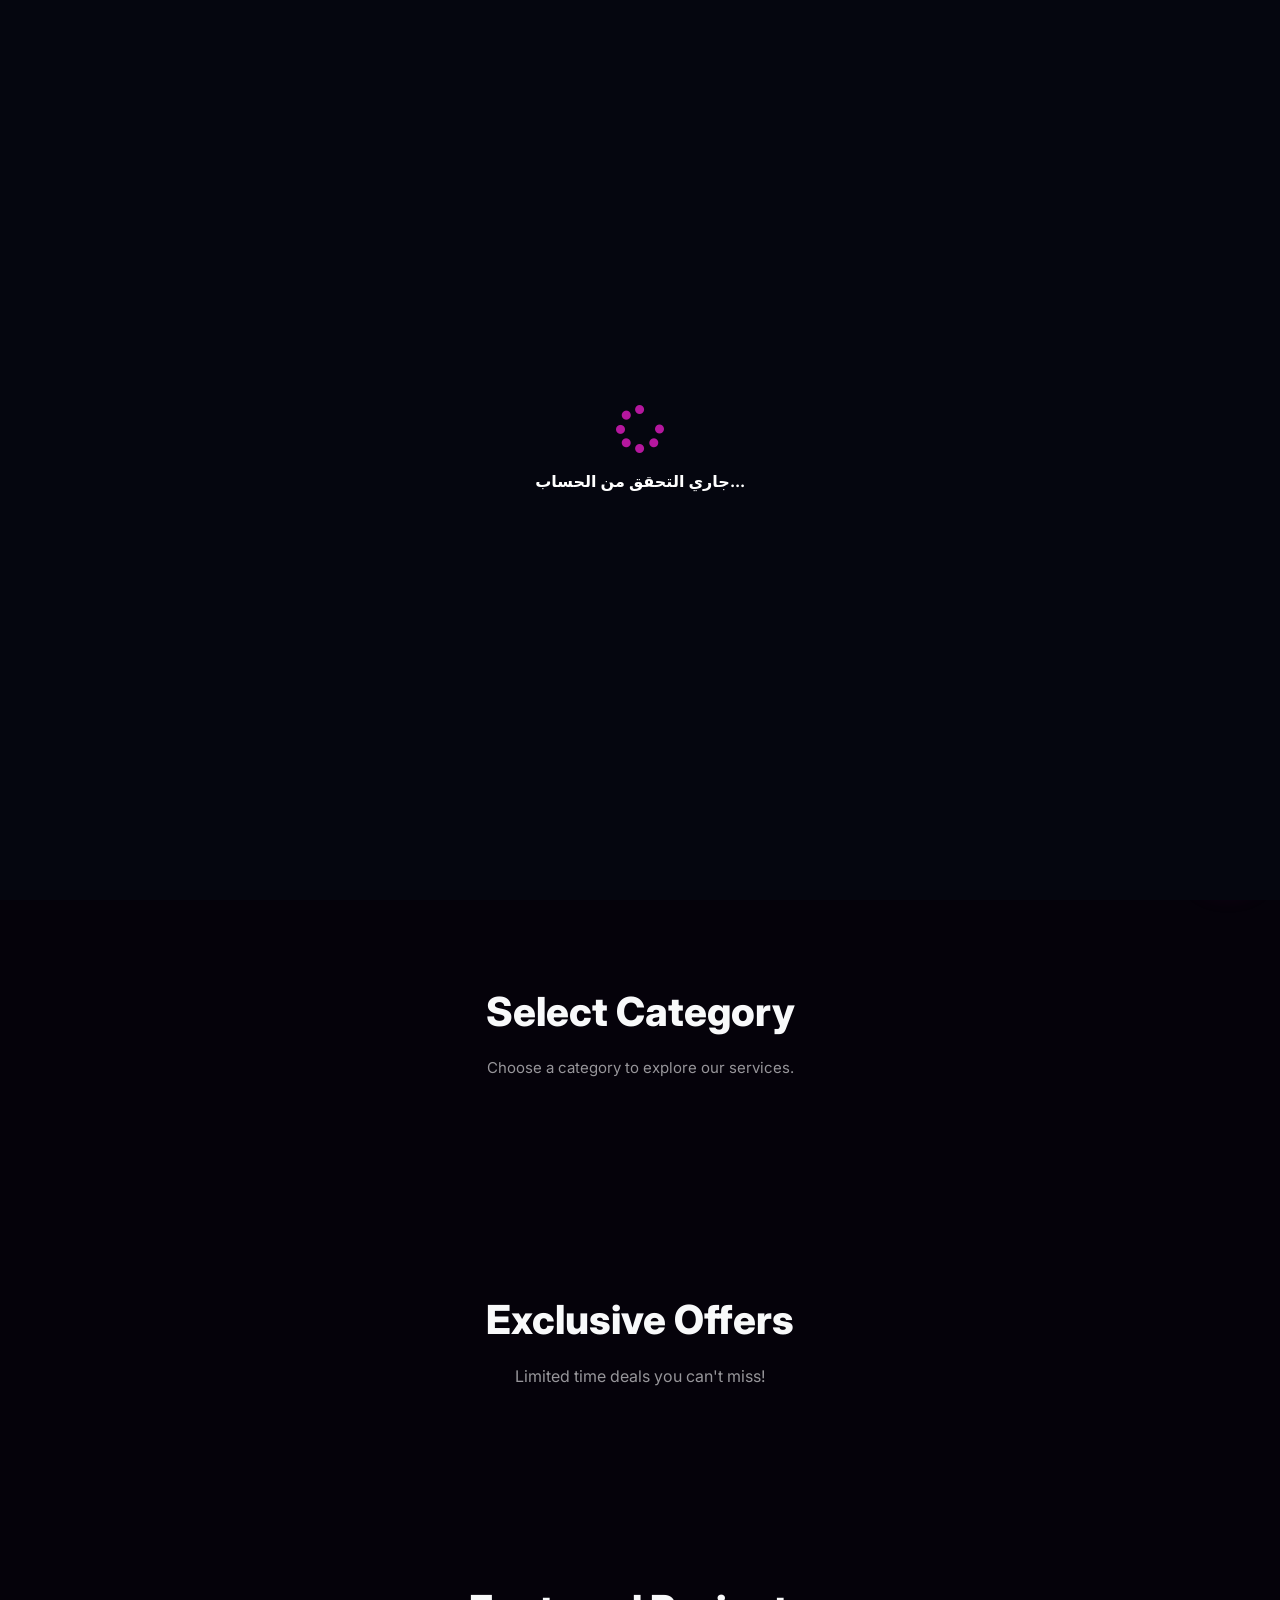
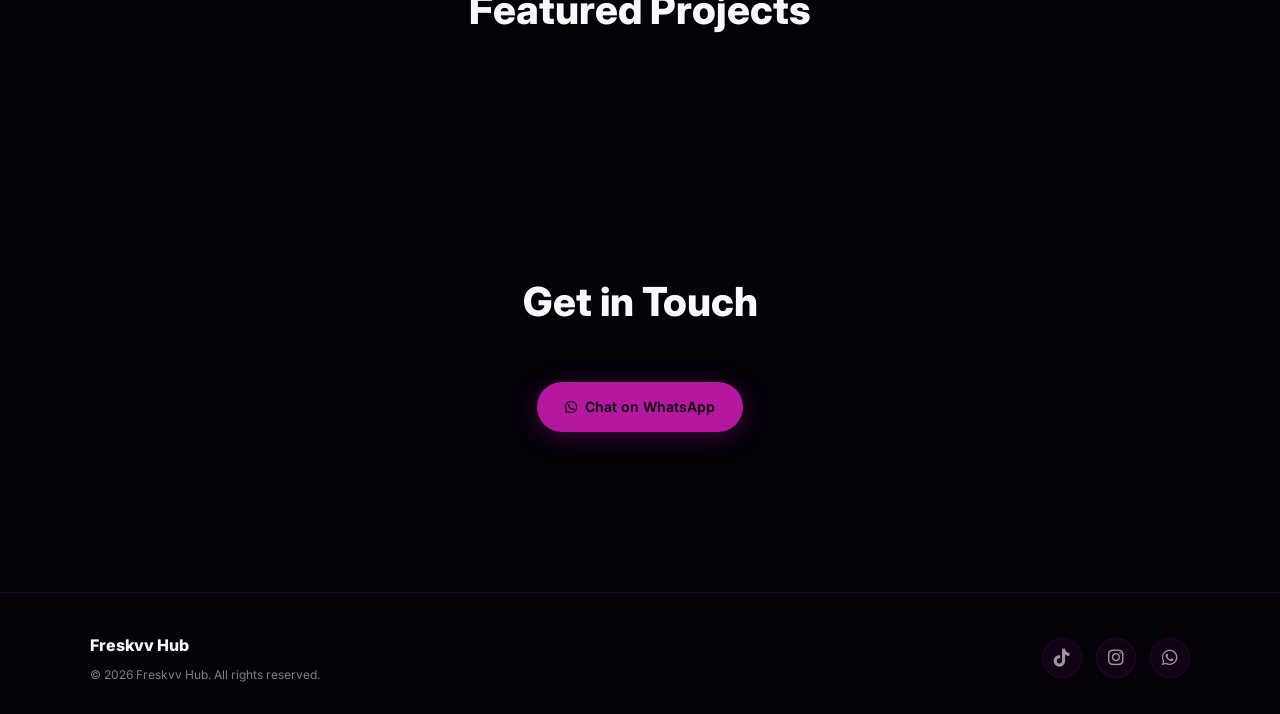
==== commit 93be3564: "Add files via upload" ====
--- a/index.html
+++ b/index.html
@@ -107,7 +107,30 @@
       <!-- Populated by app.js -->
     </div>
   </section>
-
+  <style>
+    .offer-card { background: rgba(15, 23, 42, 0.6); backdrop-filter: blur(20px); border: 1px solid rgba(168, 85, 247, 0.4); border-radius: 16px; padding: 24px; transition: 0.3s; position: relative; overflow: hidden; }
+    .offer-card:hover { border-color: #a855f7; box-shadow: 0 0 20px rgba(168, 85, 247, 0.2); transform: translateY(-5px); }
+    .offer-price-container { margin: 16px 0; display: flex; align-items: center; gap: 12px; }
+    .offer-original-price { text-decoration: line-through; opacity: 0.5; font-size: 14px; }
+    .offer-sale-price { color: #a855f7; font-size: 24px; font-weight: 900; text-shadow: 0 0 10px rgba(168, 85, 247, 0.5); }
+    .offer-timer { display: flex; gap: 8px; margin-bottom: 20px; font-family: monospace; font-size: 14px; font-weight: bold; color: #f8fafc; background: rgba(255,255,255,0.05); padding: 8px; border-radius: 8px; justify-content: center;}
+    .offer-claim-btn { width: 100%; background: #a855f7; color: #fff; border: none; padding: 12px; border-radius: 8px; font-weight: 800; cursor: pointer; transition: 0.3s; animation: pulse-btn 2s infinite; display: flex; align-items: center; justify-content: center; gap: 8px; }
+    .offer-claim-btn:hover { background: #9333ea; box-shadow: 0 0 15px rgba(168, 85, 247, 0.6); }
+    @keyframes pulse-btn { 0% { transform: scale(1); } 50% { transform: scale(1.02); } 100% { transform: scale(1); } }
+    .offer-empty { text-align: center; padding: 60px 20px; color: #94a3b8; grid-column: 1/-1; }
+    .offer-empty i { font-size: 48px; color: #a855f7; margin-bottom: 16px; text-shadow: 0 0 15px rgba(168, 85, 247, 0.4); }
+  </style>
+
+  <!-- ══════════ OFFERS SECTION ══════════ -->
+  <section id="offers" class="section-offers" style="padding:60px 20px;">
+    <div class="section-header">
+      <h2 class="section-title" data-en="Exclusive Offers" data-ar="العروض الحصرية">Exclusive Offers</h2>
+      <p style="opacity:0.6;margin-top:8px;" data-en="Limited time deals you can't miss!" data-ar="صفقات لفترة محدودة لا تفوتها!">Limited time deals you can't miss!</p>
+    </div>
+    <div id="offers-grid" style="display:grid;grid-template-columns:repeat(auto-fill,minmax(300px,1fr));gap:24px;max-width:1100px;margin:0 auto;">
+      <!-- Offers injected here -->
+    </div>
+  </section>
   <!-- ══════════ PROJECTS SECTION ══════════ -->
   <section id="projects" class="section-projects">
     <div class="section-header">
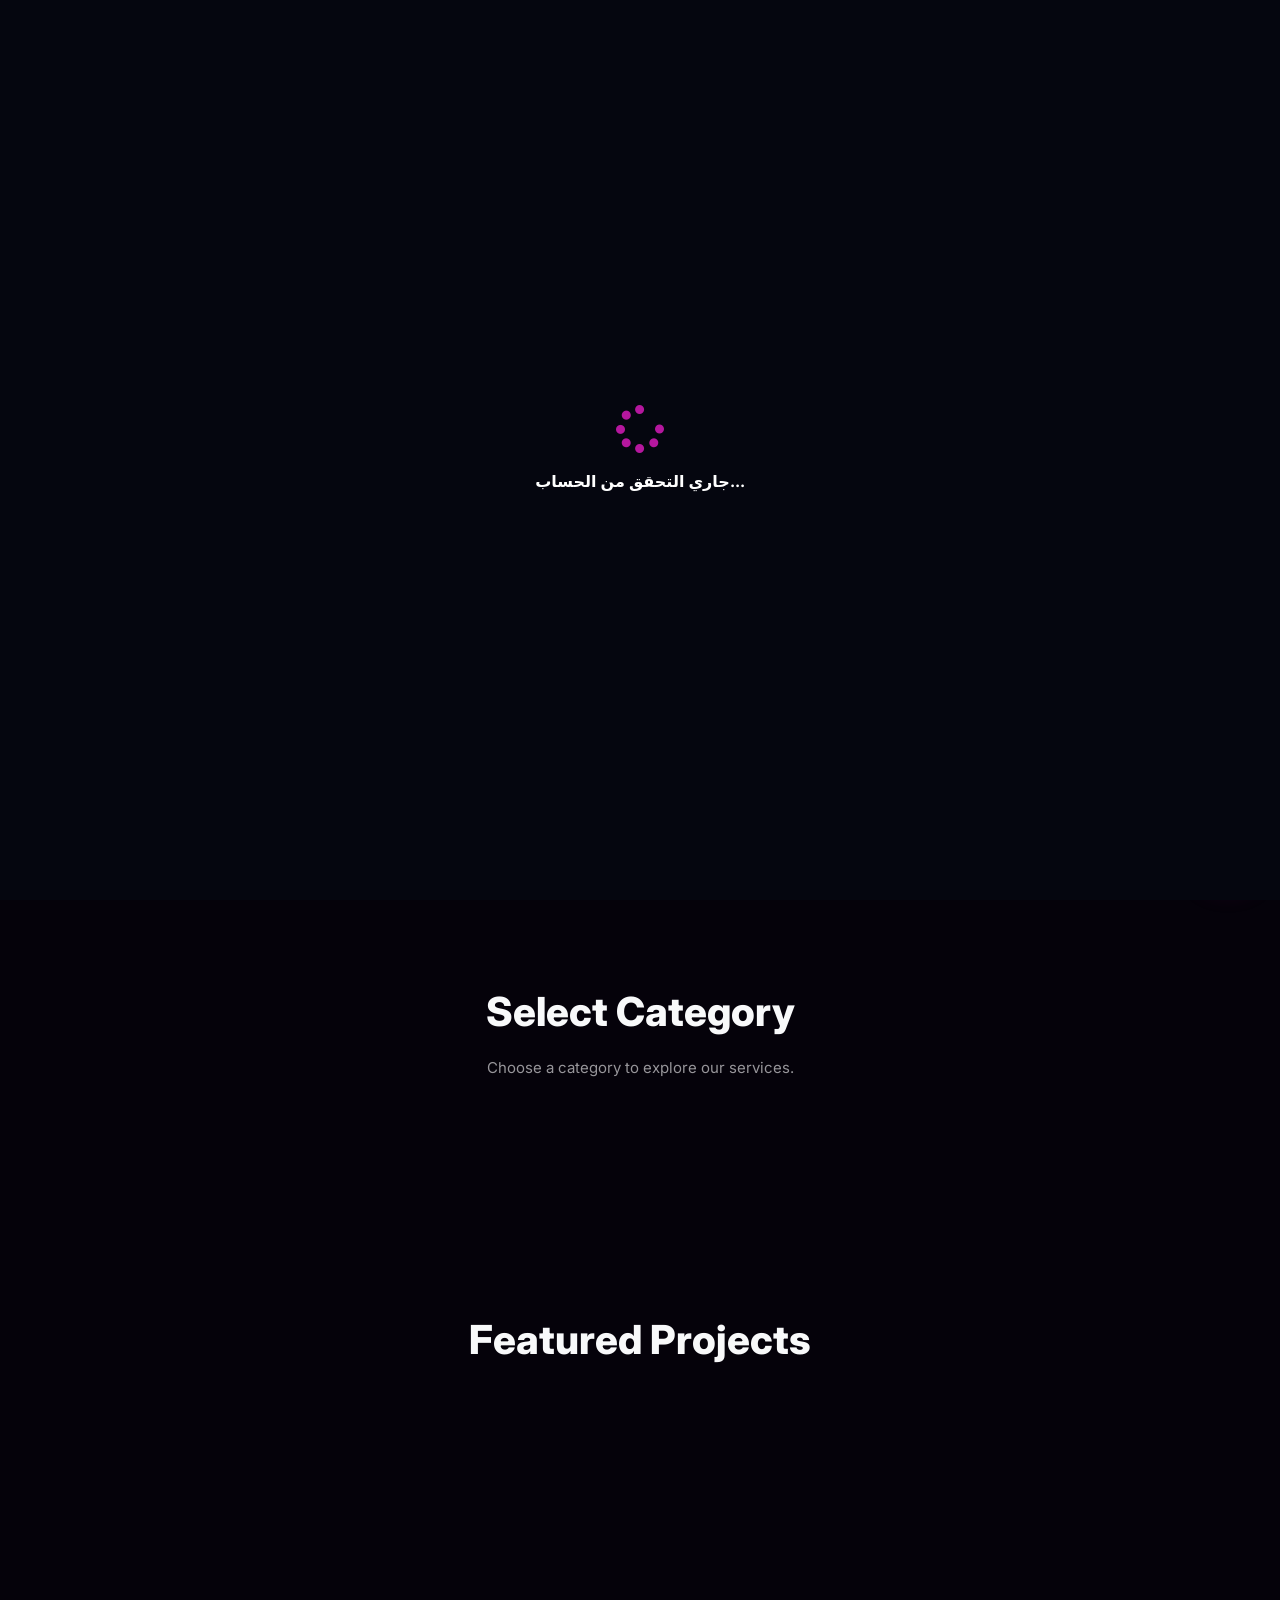
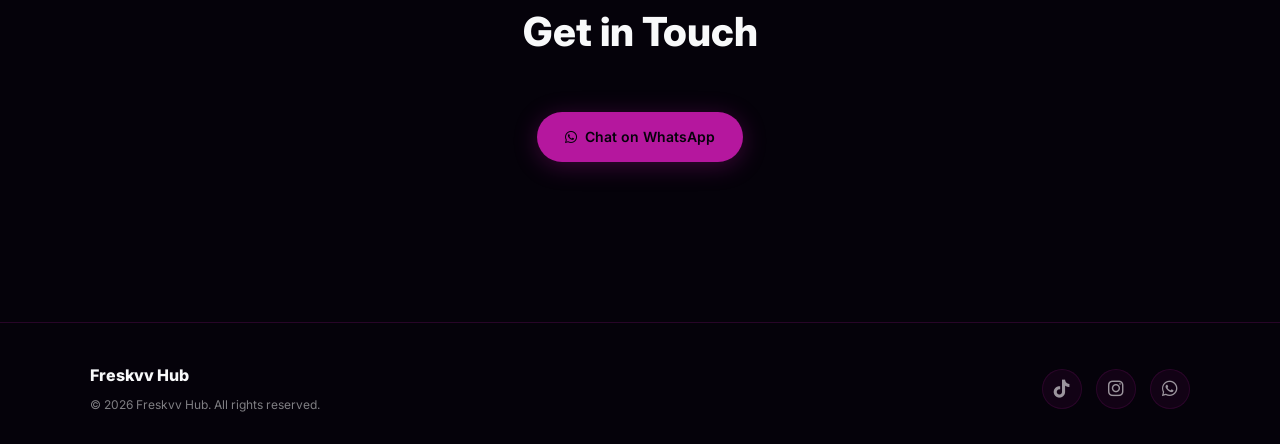
==== commit e064e313: "Add files via upload" ====
--- a/index.html
+++ b/index.html
@@ -107,30 +107,6 @@
       <!-- Populated by app.js -->
     </div>
   </section>
-  <style>
-    .offer-card { background: rgba(15, 23, 42, 0.6); backdrop-filter: blur(20px); border: 1px solid rgba(168, 85, 247, 0.4); border-radius: 16px; padding: 24px; transition: 0.3s; position: relative; overflow: hidden; }
-    .offer-card:hover { border-color: #a855f7; box-shadow: 0 0 20px rgba(168, 85, 247, 0.2); transform: translateY(-5px); }
-    .offer-price-container { margin: 16px 0; display: flex; align-items: center; gap: 12px; }
-    .offer-original-price { text-decoration: line-through; opacity: 0.5; font-size: 14px; }
-    .offer-sale-price { color: #a855f7; font-size: 24px; font-weight: 900; text-shadow: 0 0 10px rgba(168, 85, 247, 0.5); }
-    .offer-timer { display: flex; gap: 8px; margin-bottom: 20px; font-family: monospace; font-size: 14px; font-weight: bold; color: #f8fafc; background: rgba(255,255,255,0.05); padding: 8px; border-radius: 8px; justify-content: center;}
-    .offer-claim-btn { width: 100%; background: #a855f7; color: #fff; border: none; padding: 12px; border-radius: 8px; font-weight: 800; cursor: pointer; transition: 0.3s; animation: pulse-btn 2s infinite; display: flex; align-items: center; justify-content: center; gap: 8px; }
-    .offer-claim-btn:hover { background: #9333ea; box-shadow: 0 0 15px rgba(168, 85, 247, 0.6); }
-    @keyframes pulse-btn { 0% { transform: scale(1); } 50% { transform: scale(1.02); } 100% { transform: scale(1); } }
-    .offer-empty { text-align: center; padding: 60px 20px; color: #94a3b8; grid-column: 1/-1; }
-    .offer-empty i { font-size: 48px; color: #a855f7; margin-bottom: 16px; text-shadow: 0 0 15px rgba(168, 85, 247, 0.4); }
-  </style>
-
-  <!-- ══════════ OFFERS SECTION ══════════ -->
-  <section id="offers" class="section-offers" style="padding:60px 20px;">
-    <div class="section-header">
-      <h2 class="section-title" data-en="Exclusive Offers" data-ar="العروض الحصرية">Exclusive Offers</h2>
-      <p style="opacity:0.6;margin-top:8px;" data-en="Limited time deals you can't miss!" data-ar="صفقات لفترة محدودة لا تفوتها!">Limited time deals you can't miss!</p>
-    </div>
-    <div id="offers-grid" style="display:grid;grid-template-columns:repeat(auto-fill,minmax(300px,1fr));gap:24px;max-width:1100px;margin:0 auto;">
-      <!-- Offers injected here -->
-    </div>
-  </section>
   <!-- ══════════ PROJECTS SECTION ══════════ -->
   <section id="projects" class="section-projects">
     <div class="section-header">
--- a/style.css
+++ b/style.css
@@ -134,7 +134,7 @@
 .contact-actions{margin-top:32px;}
 
 /* ═══════ MODAL OVERLAY ═══════ */
-.modal-overlay{position:fixed;inset:0;z-index:5000;background:rgba(5,6,15,.8);backdrop-filter:blur(16px);-webkit-backdrop-filter:blur(16px);display:flex;align-items:center;justify-content:center;padding:20px;transition:opacity .4s,visibility .4s;}
+.modal-overlay{position:fixed;inset:0;z-index:99999;background:rgba(5,6,15,.8);backdrop-filter:blur(16px);-webkit-backdrop-filter:blur(16px);display:flex;align-items:center;justify-content:center;padding:20px;transition:opacity .4s,visibility .4s;}
 .modal-content{position:relative;max-width:440px;width:100%;max-height:90vh;overflow-y:auto;border-radius:var(--radius-lg);padding:36px;animation:modalIn .4s cubic-bezier(.16,1,.3,1) forwards;}
 @keyframes modalIn{from{transform:scale(.95) translateY(20px);opacity:0;}to{transform:scale(1) translateY(0);opacity:1;}}
 .modal-close{position:absolute;top:16px;right:16px;width:36px;height:36px;border-radius:50%;background:rgba(255,255,255,.06);font-size:18px;color:var(--text-secondary);display:flex;align-items:center;justify-content:center;transition:var(--transition);z-index:10;}
@@ -233,3 +233,18 @@
   .fixed-support-btn{width:50px;height:50px;bottom:16px;right:16px;}
   .hero-subtitle{font-size:15px;}
 }
+/* ═══════ NOTIFICATIONS & BADGES ═══════ */
+.nav-badge { position: absolute; top: -2px; right: -2px; background: #f43f5e; color: #fff; font-size: 9px; font-weight: 800; min-width: 16px; height: 16px; border-radius: 10px; display: flex; align-items: center; justify-content: center; border: 2px solid var(--bg-primary); z-index: 10; box-shadow: 0 0 10px rgba(244, 63, 94, 0.4); pointer-events: none; }
+.badge-pulse { animation: badgePulse 2s infinite; }
+@keyframes badgePulse { 0% { transform: scale(1); box-shadow: 0 0 0 0 rgba(244, 63, 94, 0.7); } 70% { transform: scale(1.1); box-shadow: 0 0 0 10px rgba(244, 63, 94, 0); } 100% { transform: scale(1); box-shadow: 0 0 0 0 rgba(244, 63, 94, 0); } }
+
+.shake-anim { animation: shake 0.5s cubic-bezier(.36,.07,.19,.97) infinite; transform: translate3d(0, 0, 0); backface-visibility: hidden; perspective: 1000px; }
+@keyframes shake { 10%, 90% { transform: translate3d(-1px, 0, 0); } 20%, 80% { transform: translate3d(2px, 0, 0); } 30%, 50%, 70% { transform: translate3d(-4px, 0, 0); } 40%, 60% { transform: translate3d(4px, 0, 0); } }
+
+.bounce-anim { animation: bounce 1s infinite; }
+@keyframes bounce { 0%, 20%, 50%, 80%, 100% { transform: translateY(0); } 40% { transform: translateY(-10px); } 60% { transform: translateY(-5px); } }
+
+/* ═══════ SWEETALERT OVERRIDE ═══════ */
+.swal2-container { z-index: 999999 !important; }
+.swal2-popup { border: 1px solid var(--border-glass) !important; background: var(--bg-secondary) !important; color: #fff !important; backdrop-filter: blur(20px); }
+
